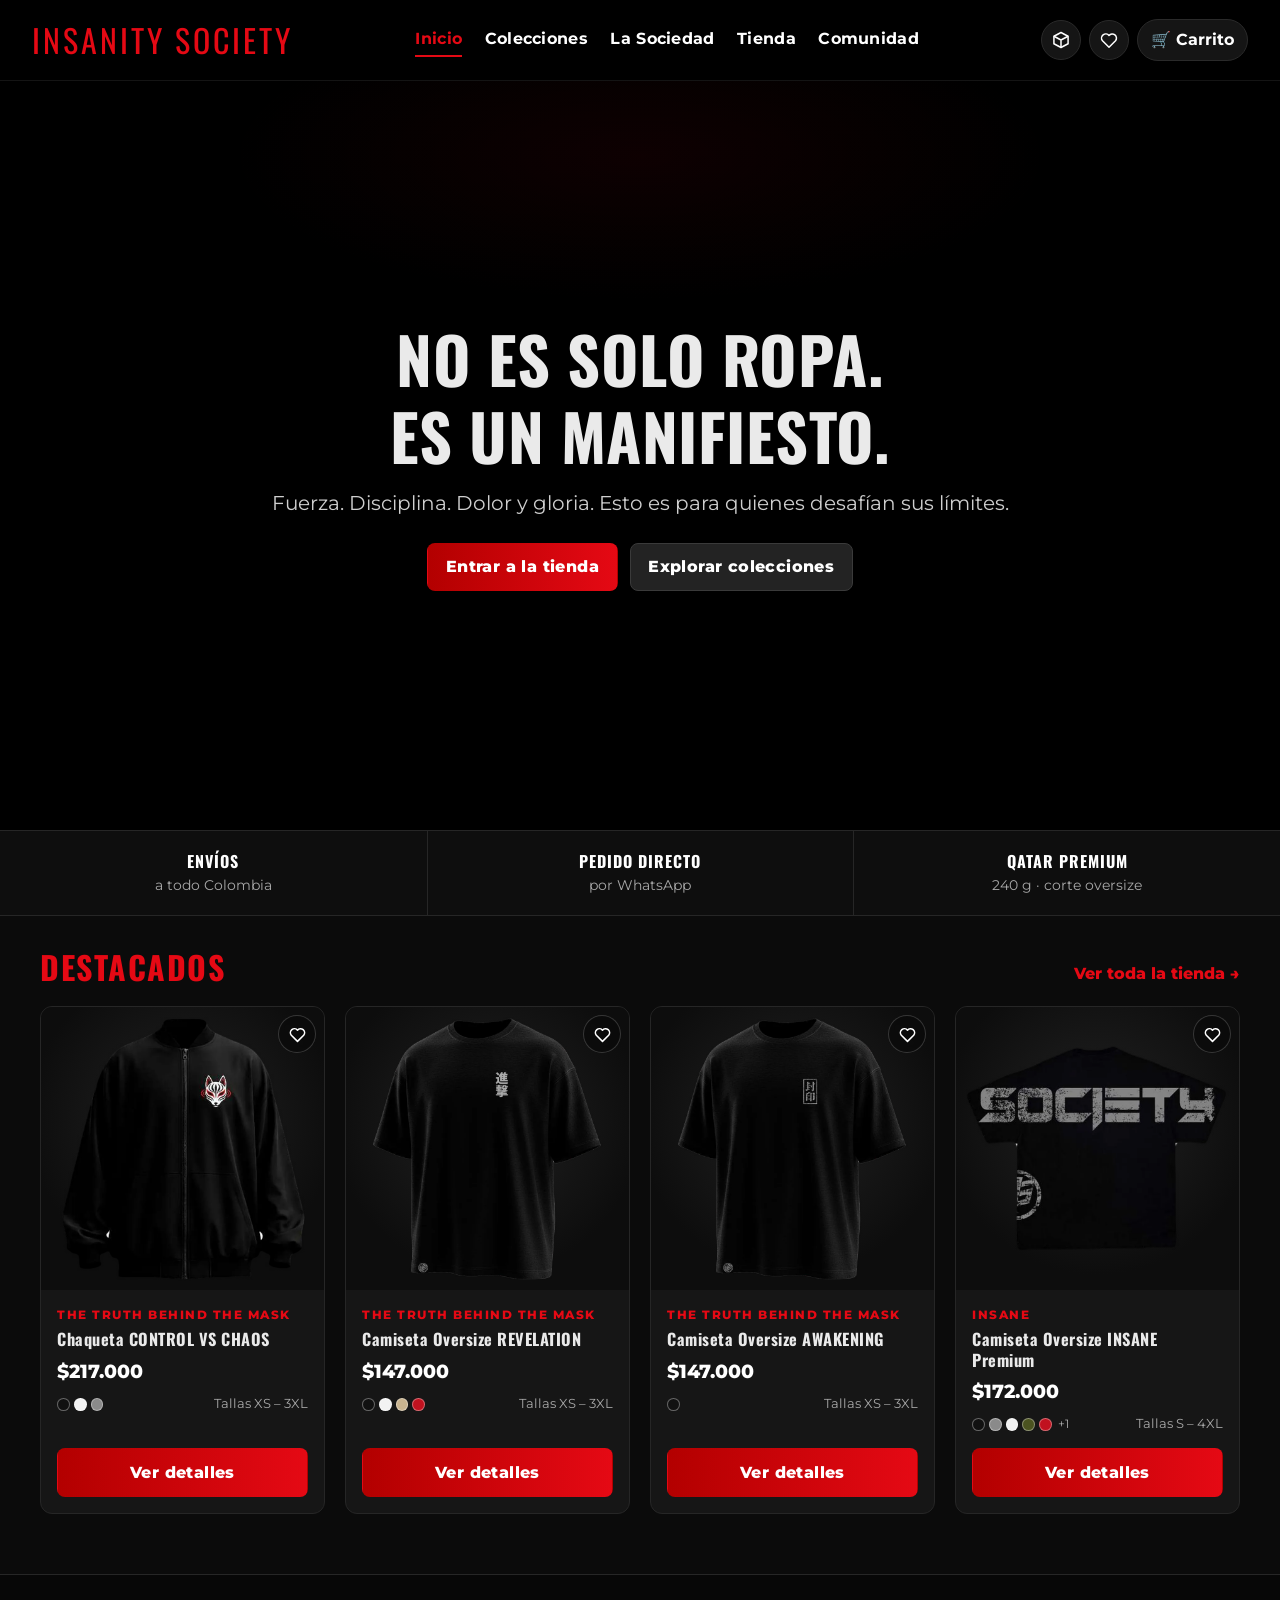
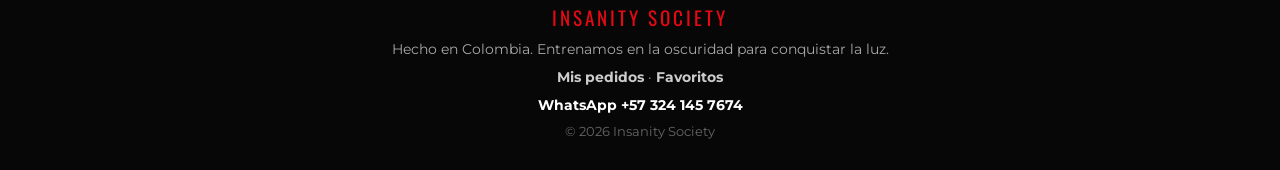
==== index.html @ 1ec7aff8 "97.5%" ====
<!DOCTYPE html>
<html lang="es">
<head>
  <meta charset="UTF-8" />
  <meta name="viewport" content="width=device-width, initial-scale=1.0" />
  <meta name="theme-color" content="#000000" />
  <title>Insanity Society — Ropa de entrenamiento con carácter</title>
  <meta name="description" content="Insanity Society: marca colombiana de ropa oversize y de entrenamiento. Colecciones con historia: KYO-KI, SHOKA, SHUGO, BLOOD AND STEEL, RAIJIN y más. Pedidos por WhatsApp a todo Colombia." />
  <meta property="og:type" content="website" />
  <meta property="og:title" content="Insanity Society — No es solo ropa. Es un manifiesto." />
  <meta property="og:description" content="Ropa de entrenamiento con carácter. Fuerza, disciplina, dolor y gloria." />
  <meta property="og:url" content="https://insanity-society.netlify.app/" />
  <meta property="og:image" content="https://insanity-society.netlify.app/img/compartir.jpg" />
  <meta property="og:image:width" content="1200" />
  <meta property="og:image:height" content="630" />
  <meta property="og:image:alt" content="Insanity Society — No es solo ropa. Es un manifiesto." />
  <meta name="twitter:card" content="summary_large_image" />
  <meta property="og:locale" content="es_CO" />
  <link rel="icon" href="img/favicon.svg" type="image/svg+xml" />
  <link rel="preconnect" href="https://fonts.googleapis.com" />
  <link rel="preconnect" href="https://fonts.gstatic.com" crossorigin />
  <link href="https://fonts.googleapis.com/css2?family=Oswald:wght@400;500;700&family=Montserrat:wght@400;600;800&display=swap" rel="stylesheet" />
  <link rel="preload" href="fonts/Android%20Assassin.ttf" as="font" type="font/ttf" crossorigin />
  <link rel="stylesheet" href="css/style.css" />
</head>
<body>
  <a class="skip-link" href="#main">Saltar al contenido</a>

  <!-- NAVBAR -->
  <header class="navbar" id="navbar">
    <a class="logo" href="#home" data-tab="home" aria-label="Insanity Society — inicio">INSANITY SOCIETY</a>

    <nav class="nav-links" aria-label="Secciones">
      <a class="tab-link" href="#home" data-tab="home">Inicio</a>
      <a class="tab-link" href="#colecciones" data-tab="colecciones">Colecciones</a>
      <a class="tab-link" href="#sociedad" data-tab="sociedad">La Sociedad</a>
      <a class="tab-link" href="#tienda" data-tab="tienda">Tienda</a>
      <a class="tab-link nav-preventa" href="#preventa" data-tab="preventa" hidden>Preventa</a>
      <a class="tab-link" href="#blog" data-tab="blog">Comunidad</a>
    </nav>

    <div class="nav-actions">
      <a class="btn-nav-icono btn-nav-pedidos" href="#mispedidos" data-tab="mispedidos" aria-label="Mis pedidos" title="Mis pedidos">
        <svg viewBox="0 0 24 24" aria-hidden="true"><path d="M3.5 7.5 12 3l8.5 4.5v9L12 21l-8.5-4.5z"/><path d="M3.5 7.5 12 12l8.5-4.5M12 12v9"/></svg>
      </a>
      <a class="btn-nav-icono" href="#favoritos" data-tab="favoritos" aria-label="Favoritos" title="Favoritos">
        <svg viewBox="0 0 24 24" aria-hidden="true"><path d="M12 20.6 4.2 13A5 5 0 0 1 12 6.6 5 5 0 0 1 19.8 13Z"/></svg>
        <span id="contadorFav" class="contador hidden" aria-live="polite">0</span>
      </a>
      <button id="toggleCarrito" class="btn-carrito" type="button" aria-controls="carrito" aria-expanded="false">
        <span aria-hidden="true">🛒</span><span class="btn-carrito-txt"> Carrito</span>
        <span id="contadorCarrito" class="contador hidden" aria-live="polite">0</span>
      </button>
      <button id="mobileMenuToggle" class="icon-btn menu-toggle" type="button" aria-label="Abrir menú" aria-controls="mobileMenu" aria-expanded="false">
        <span></span><span></span><span></span>
      </button>
    </div>

    <nav id="mobileMenu" class="mobile-menu hidden" aria-label="Menú móvil">
      <a class="tab-link" href="#home" data-tab="home">Inicio</a>
      <a class="tab-link" href="#colecciones" data-tab="colecciones">Colecciones</a>
      <a class="tab-link" href="#sociedad" data-tab="sociedad">La Sociedad</a>
      <a class="tab-link" href="#tienda" data-tab="tienda">Tienda</a>
      <a class="tab-link nav-preventa" href="#preventa" data-tab="preventa" hidden>⏳ Preventa</a>
      <a class="tab-link" href="#blog" data-tab="blog">Comunidad</a>
      <a class="tab-link" href="#favoritos" data-tab="favoritos">♥ Favoritos</a>
      <a class="tab-link" href="#mispedidos" data-tab="mispedidos">Mis pedidos</a>
    </nav>
  </header>

  <div id="promoBar" class="promo-bar" hidden>
    <p id="promoTexto"></p>
    <button id="cerrarPromo" class="icon-btn" type="button" aria-label="Cerrar aviso">✕</button>
  </div>

  <main id="main">
    <!-- HOME -->
    <section id="home" class="tab-content active" aria-labelledby="home-title">
      <div class="hero">
        <video class="hero-video" muted loop playsinline preload="none"
               poster="img/Insanity%20Power%20Meet%202025/sentadilla.jpg"
               data-src="https://videos.pexels.com/video-files/5661640/5661640-uhd_2560_1440_25fps.mp4"
               aria-hidden="true"></video>
        <div class="hero-overlay"></div>
        <div class="hero-content">
          <h1 id="home-title">No es solo ropa.<br />Es un manifiesto.</h1>
          <p id="home-sub">Fuerza. Disciplina. Dolor y gloria. Esto es para quienes desafían sus límites.</p>
          <div class="hero-ctas">
            <a id="home-btn-tienda" class="btn-primario" href="#tienda" data-tab="tienda">Entrar a la tienda</a>
            <a id="home-btn-colecciones" class="btn-secundario" href="#colecciones" data-tab="colecciones">Explorar colecciones</a>
          </div>
        </div>
      </div>

      <div class="home-strip" id="homeStrip">
        <div><strong>Envíos</strong><span>a todo Colombia</span></div>
        <div><strong>Pedido directo</strong><span>por WhatsApp</span></div>
        <div><strong>Qatar Premium</strong><span>240 g · corte oversize</span></div>
      </div>

      <a id="preventaBanner" class="preventa-banner" href="#preventa" data-tab="preventa" hidden>
        <span class="preventa-banner-tag">⏳ Preventa abierta</span>
        <span id="preventaBannerTxt" class="preventa-banner-txt"></span>
        <span class="preventa-banner-cta">Apartar ahora →</span>
      </a>

      <div id="destacados" class="destacados" hidden>
        <div class="destacados-head">
          <h2 id="destacadosTitulo">Destacados</h2>
          <a class="col-cta" href="#tienda" data-tab="tienda">Ver toda la tienda →</a>
        </div>
        <div class="carrusel-wrap" id="destacadosWrap">
          <button type="button" class="carrusel-btn carrusel-btn--prev" id="destacadosPrev" aria-label="Anteriores">‹</button>
          <div class="productos carrusel" id="destacadosGrid" tabindex="0" aria-label="Productos destacados (desliza para ver más)"></div>
          <button type="button" class="carrusel-btn carrusel-btn--next" id="destacadosNext" aria-label="Siguientes">›</button>
        </div>
      </div>
    </section>

    <!-- LA SOCIEDAD -->
    <section id="sociedad" class="tab-content" aria-labelledby="sociedad-title" hidden>
      <h2 id="sociedad-title">La Sociedad</h2>
      <div class="section-intro" id="sociedadIntro">
        <p>
          Insanity Society no es una marca de ropa común: es una comunidad, un manifiesto y un estilo de vida.
          Nació en el gimnasio, entre hierro, sudor y dolor, pero su significado va más allá: representa a quienes
          usan el entrenamiento como un camino de transformación mental y física.
        </p>
      </div>

      <div class="sociedad-grid">
        <article class="soc-card">
          <h3 id="sociedadListaTitulo">Lo que representamos</h3>
          <ul id="sociedadPuntos">
            <li><strong>Fuerza mental y física:</strong> cada prenda recuerda que entrenar no es solo estética; es disciplina, sacrificio y carácter.</li>
            <li><strong>Oscuridad y resiliencia:</strong> un estilo crudo, fuerte y oscuro que transmite intensidad, dolor y gloria.</li>
            <li><strong>Rebeldía con propósito:</strong> no buscamos encajar; es para quienes desafían sus límites y viven bajo sus propias reglas.</li>
            <li><strong>Identidad de guerreros:</strong> no llevas solo ropa, llevas un símbolo de lo que eres y de lo que quieres llegar a ser.</li>
          </ul>
        </article>
        <article class="soc-card manifesto">
          <h3 id="manifiestoTitulo">Manifiesto</h3>
          <p id="manifiestoTexto">
            Entrenamos en la oscuridad para conquistar la luz. El hierro no miente; nos forja. El dolor nos afila.
            Aquí no se venden prendas: se forjan símbolos. Si eliges la comodidad, no es tu lugar.
            Si eliges el combate, bienvenido a la Sociedad.
          </p>
        </article>
      </div>
    </section>

    <!-- COLECCIONES -->
    <section id="colecciones" class="tab-content" aria-labelledby="colecciones-title" hidden>
      <h2 id="colecciones-title">Colecciones</h2>
      <div class="section-intro" id="coleccionesIntro">
        <p>
          No son simples diseños. Cada colección cuenta una historia y rinde tributo a valores inquebrantables.
          Desde espíritus de tormenta hasta pilares que forjan la mente: esta es la esencia detrás de cada pieza.
        </p>
      </div>

      <div class="colecciones-grid" id="coleccionesGrid">
        <article class="col-card col-card--destacada" data-coleccion="THE TRUTH BEHIND THE MASK">
          <h3>THE TRUTH BEHIND THE MASK</h3>
          <p>La verdad detrás de la máscara. Cuatro capítulos y un epílogo sobre la batalla interior: el caos, la disciplina, la verdad y el despertar.</p>
          <div class="raijin-legend">
            <h4>La historia</h4>
            <p>«Todo guerrero libra una batalla que nadie más puede ver.» Cada prenda es un capítulo: Control vs Chaos, Untamed, Revelation, Awakening y The Path of Masks.</p>
            <a class="btn-primario" href="mascaras.html">Leer la historia completa</a>
          </div>
        </article>
        <article class="col-card" data-coleccion="DARK REBIRTH">
          <h3>DARK REBIRTH</h3>
          <p>Estilo que impone presencia. Cortes amplios, diseños crudos. Para entrenar como leyenda y andar como si nada pudiera romperte.</p>
        </article>
        <article class="col-card" data-coleccion="CLASSIC">
          <h3>CLASSIC</h3>
          <p>Las básicas del uniforme de guerra. Sin adornos, sin distracciones: tela dura, corte limpio y presencia pesada. Classic no es moda: es disciplina puesta en tela.</p>
        </article>
        <article class="col-card" data-coleccion="INSANE">
          <h3>INSANE</h3>
          <p>No es una colección. Es una declaración. Tipografía brutal, escala exagerada y presencia que ocupa espacio. No busca gustar: busca imponer.</p>
        </article>
        <article class="col-card" data-coleccion="BAKI-INSPIRED">
          <h3>BAKI-INSPIRED</h3>
          <p>Homenaje al universo de Baki: piezas inspiradas en Baki, Jack y Yujiro. Fuerza, combate y carácter.</p>
        </article>
        <article class="col-card" data-coleccion="REMEMBER">
          <h3>REMEMBER</h3>
          <p>Memento mori: recuerda que morirás. No como una amenaza, sino como un llamado a despertar. El ángel en la espalda simboliza la dualidad: fragilidad y fuerza, caída y renacimiento.</p>
        </article>
        <article class="col-card" data-coleccion="VERSUS">
          <h3>VERSUS</h3>
          <p>Reto directo: «¿Tú contra mí?». Actitud desafiante; la espalda responde sin rodeos.</p>
        </article>
        <article class="col-card" data-coleccion="IRON">
          <h3>IRON</h3>
          <p>Actitud forjada en hierro. Estética sobria centrada en la terapia del acero.</p>
        </article>
        <article class="col-card" data-coleccion="OMEN SOCIETY">
          <h3>OMEN SOCIETY</h3>
          <p>«Bajo la mirada del cielo, levántate y hazte más fuerte». Presencia oscura y decidida.</p>
        </article>
        <article class="col-card" data-coleccion="REDEMPTION">
          <h3>REDEMPTION</h3>
          <p>El renacer a través del dolor y la disciplina. Cada repetición, cada gota de sudor y cada herida se convierten en el precio de tu redención: la fuerza.</p>
        </article>
        <article class="col-card" data-coleccion="SUPER OVERSIZE CARGO">
          <h3>SUPER OVERSIZE CARGO</h3>
          <p>Silueta amplia, caída pesada y bolsillos cargo funcionales. No es una prenda para seguir tendencias: es una prenda para imponerlas.</p>
        </article>
        <article class="col-card" data-coleccion="JOGGERS">
          <h3>JOGGERS</h3>
          <p>Corte técnico. Actitud de batalla. Ajuste en tobillos para moverse rápido; perfectos para el hierro, la calle o los días de guerra mental.</p>
        </article>
        <article class="col-card" data-coleccion="INSANITY ORDER">
          <h3>INSANITY ORDER</h3>
          <p>Nueva línea de compresión. Prendas que se pegan a la piel como tu propósito: ajuste firme, secado rápido y presencia que no se olvida.</p>
        </article>
        <article class="col-card" data-coleccion="NO MERCY">
          <h3>NO MERCY</h3>
          <p>Nueva línea de compresión. No es solo ropa: es presión controlada y poder desatado. No estás cómodo, estás concentrado.</p>
        </article>
        <article class="col-card" data-coleccion="REBELION">
          <h3>REBELION</h3>
          <p></p>
        </article>
        <article class="col-card" data-coleccion="BERSERK">
          <h3>BERSERK</h3>
          <p>Furia icónica; una estética inspirada en el impulso berserker.</p>
        </article>
        <article class="col-card" data-coleccion="CRYPT">
          <h3>CRYPT</h3>
          <p>Camisillas con diseño gótico de líneas afiladas, en varios colores. Para entrenar ligero sin perder presencia.</p>
        </article>
        <article class="col-card" data-coleccion="DEATH ASCENT">
          <h3>DEATH ASCENT</h3>
          <p>Camisillas de diseño oscuro y simétrico, en varios colores. Hechas para el calor del entrenamiento y la calle.</p>
        </article>
        <article class="col-card" data-coleccion="SENKI">
          <h3>SENKI <span class="jp">戦姫</span></h3>
          <p>En Japón, Senki es la mujer que lucha en silencio: la que cae, se levanta y sigue. Suave por fuera, indomable por dentro. Pelea porque rendirse nunca fue una opción.</p>
        </article>
        <article class="col-card" data-coleccion="PRIMERA EDICIÓN">
          <h3>PRIMERA EDICIÓN</h3>
          <p>Piezas de introducción con carácter: corte y caída pensados para presencia y comodidad.</p>
        </article>
        <article class="col-card" data-coleccion="SPORT">
          <h3>SPORT</h3>
          <p>Prendas de enfoque atlético: secado rápido, frescas y ligeras para moverse y rendir.</p>
        </article>
        <article class="col-card" data-coleccion="RUNNER">
          <h3>RUNNER</h3>
          <p>Pantaloneta clásica con bolsillos y ranuras laterales, en burda o tela semi impermeable. Opcional con licra por debajo.</p>
        </article>
        <article class="col-card" data-coleccion="SHORT LICRA">
          <h3>SHORT LICRA</h3>
          <p>Minimalismo funcional: ajuste firme, cómodo y pensado para el esfuerzo.</p>
        </article>
        <article class="col-card" data-coleccion="TOPS">
          <h3>TOPS</h3>
          <p>Tops en nylon de alta resistencia y elasticidad, con doble tela: cero transparencias, comodidad y estilo.</p>
        </article>
      </div>
    </section>

    <!-- TIENDA -->
    <section id="tienda" class="tab-content" aria-labelledby="tienda-title" hidden>
      <h2 id="tienda-title">Tienda</h2>
      <div class="section-intro" id="tiendaIntro">
        <p>Elige color, talla y agrega al carrito. Al confirmar, tu pedido llega directo a nuestro WhatsApp y te respondemos con el pago y el envío.</p>
      </div>

      <div class="filters-bar">
        <button id="openFilters" class="btn-primario" type="button" aria-controls="filtersPanel" aria-expanded="false">Filtros <span id="filtrosActivos" class="badge hidden">0</span></button>
        <button id="clearFilters" class="btn-secundario" type="button">Limpiar</button>
        <button id="btnGuia" class="btn-secundario" type="button" data-guia>Guía de tallas</button>
        <p id="resultadosTxt" class="resultados-txt" aria-live="polite"></p>
      </div>

      <aside id="filtersPanel" class="filters-panel" aria-hidden="true" aria-label="Filtros de productos">
        <div class="filters-header">
          <h3>Filtrar productos</h3>
          <button id="closeFilters" class="icon-btn" type="button" aria-label="Cerrar filtros">✕</button>
        </div>
        <div class="filters-content">
          <fieldset class="filter-group" hidden><legend>Ofertas y preventa</legend><div class="filter-options" id="filtroOferta"></div></fieldset>
          <fieldset class="filter-group"><legend>Categoría</legend><div class="filter-options" id="filtroCategoria"></div></fieldset>
          <fieldset class="filter-group"><legend>Colección</legend><div class="filter-options" id="filtroColeccion"></div></fieldset>
          <fieldset class="filter-group"><legend>Talla</legend><div class="filter-options" id="filtroTalla"></div></fieldset>
          <fieldset class="filter-group"><legend>Color</legend><div class="filter-options" id="filtroColor"></div></fieldset>
        </div>
        <div class="filters-footer">
          <button id="resetFilters" class="btn-secundario" type="button">Reiniciar</button>
          <button id="applyFilters" class="btn-primario" type="button">Ver resultados</button>
        </div>
      </aside>
      <div id="filtersOverlay" class="overlay hidden"></div>

      <p id="noResultados" class="no-resultados hidden">No se encontraron productos con esos filtros.</p>
      <div id="catalogo" class="catalogo">
        <noscript><p class="no-resultados">Activa JavaScript para ver la tienda o escríbenos por WhatsApp al +57 324 145 7674.</p></noscript>
      </div>
    </section>

    <!-- COMUNIDAD -->
    <section id="blog" class="tab-content" aria-labelledby="blog-title" hidden>
      <h2 id="blog-title">Comunidad</h2>
      <div class="blog-grid" id="blogGrid">
        <article class="blog-card blog-card--evento">
          <a href="power-meet-2025.html" class="blog-link">
            <img class="blog-thumb" src="img/Insanity%20Power%20Meet%202025/medallas.jpg" alt="Medallas del Insanity Power Meet 2025" width="1080" height="1080" loading="lazy" decoding="async" />
            <span class="tag">Evento</span>
            <h3>INSANITY POWER MEET 2025</h3>
            <p class="blog-fecha">21 de septiembre de 2025 · Aguazul, Casanare</p>
            <p>No celebramos kilos levantados: celebramos la mente indomable forjada entre dolor, esfuerzo y disciplina. Gracias a cada atleta que dejó el alma en la tarima.</p>
            <span class="blog-mas">Ver el evento →</span>
          </a>
        </article>
        <article class="blog-card">
          <span class="tag">Rutina</span>
          <h3>Fuerza base</h3>
          <p>Sentadilla, peso muerto y press. 5×5 con progresión lineal. Registra, come, duerme, repite.</p>
        </article>
        <article class="blog-card">
          <span class="tag">Manifiesto</span>
          <h3>Dolor y gloria</h3>
          <p>El dolor es el peaje. La gloria es llegar. La Sociedad no busca aplausos: busca victorias silenciosas.</p>
        </article>
        <article class="blog-card">
          <span class="tag tag--muted">Próximamente</span>
          <h3>Historias de la Sociedad</h3>
          <p>Testimonios reales de transformación a base de hierro y constancia. Dolor, caída, levantarse, repetir.</p>
        </article>
      </div>
    </section>
    <!-- PREVENTA -->
    <section id="preventa" class="tab-content" aria-labelledby="preventa-title" hidden>
      <h2 id="preventa-title">Preventa</h2>
      <p class="seccion-intro">Aparta las prendas antes de su lanzamiento. Son por tiempo y unidades limitadas: cuando cierra la preventa, ya no se pueden pedir. Te confirmamos el pago y la fecha de entrega por WhatsApp.</p>
      <div id="preventaVacio" class="estado-vacio hidden">
        <p>No hay preventas abiertas en este momento.</p>
        <a class="btn-primario" href="#tienda" data-tab="tienda">Ir a la tienda</a>
      </div>
      <div class="productos" id="preventaGrid"></div>
    </section>

    <!-- FAVORITOS -->
    <section id="favoritos" class="tab-content" aria-labelledby="favoritos-title" hidden>
      <h2 id="favoritos-title">Favoritos</h2>
      <p class="seccion-intro">Toca el ♥ de cualquier prenda para guardarla aquí. Se guardan en este dispositivo.</p>
      <div id="favoritosVacio" class="estado-vacio">
        <p>Aún no tienes favoritos.</p>
        <a class="btn-primario" href="#tienda" data-tab="tienda">Ir a la tienda</a>
      </div>
      <div class="productos" id="favoritosGrid"></div>
    </section>

    <!-- MIS PEDIDOS -->
    <section id="mispedidos" class="tab-content" aria-labelledby="mispedidos-title" hidden>
      <h2 id="mispedidos-title">Mis pedidos</h2>
      <p class="seccion-intro">Aquí ves el estado de los pedidos que hiciste en este dispositivo. Igual te escribimos por WhatsApp para confirmar el pago y el envío.</p>
      <div id="misPedidosLista" class="mis-pedidos-lista" aria-live="polite"></div>
      <form id="buscarPedidoForm" class="buscar-pedido" novalidate>
        <h3>¿Hiciste tu pedido desde otro celular o computador?</h3>
        <p>Consúltalo con el número de pedido (te llegó en el mensaje, ej. #1001) y el celular con el que lo hiciste.</p>
        <div class="buscar-pedido-campos">
          <label><span>Número de pedido</span><input id="bpNumero" type="text" inputmode="numeric" placeholder="1001" autocomplete="off" /></label>
          <label><span>Celular</span><input id="bpCelular" type="tel" inputmode="tel" placeholder="3XX XXX XXXX" autocomplete="tel" /></label>
          <button class="btn-primario" type="submit">Consultar</button>
        </div>
        <p id="bpMsg" class="cupon-msg hidden" role="status"></p>
      </form>
    </section>
  </main>

  <section id="vipPie" class="vip-pie" aria-labelledby="vipPieTitulo" hidden>
    <div class="vip-caja vip-caja--pie">
      <div class="vip-pre">
        <p class="vip-eyebrow">Lista VIP</p>
        <h2 id="vipPieTitulo" class="vip-titulo">Únete a la Sociedad</h2>
        <p class="vip-texto"></p>
        <p class="vip-regalo" hidden></p>
      </div>
      <form class="vip-form" data-origen="pie" novalidate>
            <div class="vip-campos">
              <label><span>Nombre (opcional)</span><input name="nombre" type="text" maxlength="80" autocomplete="given-name" /></label>
              <label><span>WhatsApp</span><input name="celular" type="tel" inputmode="tel" autocomplete="tel" placeholder="3XX XXX XXXX" required /></label>
              <label class="vip-correo"><span>Correo (opcional)</span><input name="correo" type="email" autocomplete="email" maxlength="120" /></label>
            </div>
            <label class="check-row vip-autorizo"><input type="checkbox" name="autorizo" /><span>Autorizo a Insanity Society a usar mis datos para enviarme novedades y promociones por WhatsApp o correo (Ley 1581 de 2012). Puedo darme de baja cuando quiera escribiendo «BAJA» por WhatsApp.</span></label>
            <button class="btn-primario btn-bloque" type="submit">Unirme</button>
            <p class="vip-msg cupon-msg hidden" role="alert"></p>
          </form>
      <div class="vip-resultado" hidden aria-live="polite"></div>
    </div>
  </section>

  <footer class="footer">
    <div class="footer-inner">
      <p class="footer-logo">INSANITY SOCIETY</p>
      <p id="footerTexto">Hecho en Colombia. Entrenamos en la oscuridad para conquistar la luz.</p>
      <p class="footer-links"><a href="#mispedidos" data-tab="mispedidos">Mis pedidos</a> · <a href="#favoritos" data-tab="favoritos">Favoritos</a></p>
      <p><a id="footerWhatsapp" href="https://wa.me/573241457674" target="_blank" rel="noopener">WhatsApp +57 324 145 7674</a></p>
      <p class="footer-copy">© <span id="anio">2025</span> Insanity Society</p>
    </div>
  </footer>

  <!-- CARRITO -->
  <aside id="carrito" class="carrito" aria-hidden="true" aria-labelledby="carrito-title">
    <div class="carrito-header">
      <h2 id="carrito-title">Tu carrito</h2>
      <button id="cerrarCarrito" class="icon-btn" type="button" aria-label="Cerrar carrito">✕</button>
    </div>
    <ul id="lista-carrito" class="lista-carrito"></ul>
    <p id="carritoVacio" class="carrito-vacio">Tu carrito está vacío.</p>
    <div class="carrito-footer">
      <div class="cupon">
        <form id="cuponForm" class="cupon-form" novalidate>
          <input id="cuponInput" type="text" placeholder="Código de descuento" autocomplete="off" autocapitalize="characters" maxlength="30" aria-label="Código de descuento" />
          <button class="btn-secundario" type="submit">Aplicar</button>
        </form>
        <div id="cuponAplicado" class="cupon-aplicado hidden">
          <span>🏷️ <strong id="cuponCodigo"></strong> aplicado</span>
          <button id="quitarCupon" type="button" class="item-quitar">Quitar</button>
        </div>
        <p id="cuponMsg" class="cupon-msg hidden" role="status"></p>
      </div>
      <p id="filaSubtotal" class="carrito-fila hidden">Subtotal <span id="subtotal">$0</span></p>
      <p id="filaDescuento" class="carrito-fila carrito-fila--desc hidden"><span id="descuentoTxt">Descuento</span> <span id="descuentoValor">−$0</span></p>
      <p class="carrito-total">Total <span id="total">$0</span></p>
      <button id="realizarPedido" class="btn-primario btn-bloque" type="button" disabled>Continuar con el pedido</button>
    </div>
  </aside>
  <div id="carritoOverlay" class="overlay hidden"></div>

  <!-- DETALLE DE PRODUCTO -->
  <div id="productoModal" class="modal-overlay hidden">
    <div class="modal producto-modal" role="dialog" aria-modal="true" aria-label="Detalle del producto">
      <button id="cerrarProducto" class="icon-btn producto-cerrar" type="button" aria-label="Cerrar">✕</button>
      <div id="productoModalBody" class="producto-modal-body"></div>
    </div>
  </div>

  <!-- LISTA VIP -->
  <div id="vipModal" class="modal-overlay hidden">
    <div class="modal vip-modal" role="dialog" aria-modal="true" aria-labelledby="vipModalTitulo">
      <button id="cerrarVip" class="icon-btn vip-cerrar" type="button" aria-label="Cerrar">✕</button>
      <div class="vip-caja modal-body">
        <div class="vip-pre">
          <p class="vip-eyebrow">Lista VIP</p>
          <h3 id="vipModalTitulo" class="vip-titulo">Únete a la Sociedad</h3>
          <p class="vip-texto"></p>
          <p class="vip-regalo" hidden></p>
        </div>
        <form class="vip-form" data-origen="popup" novalidate>
            <div class="vip-campos">
              <label><span>Nombre (opcional)</span><input name="nombre" type="text" maxlength="80" autocomplete="given-name" /></label>
              <label><span>WhatsApp</span><input name="celular" type="tel" inputmode="tel" autocomplete="tel" placeholder="3XX XXX XXXX" required /></label>
              <label class="vip-correo"><span>Correo (opcional)</span><input name="correo" type="email" autocomplete="email" maxlength="120" /></label>
            </div>
            <label class="check-row vip-autorizo"><input type="checkbox" name="autorizo" /><span>Autorizo a Insanity Society a usar mis datos para enviarme novedades y promociones por WhatsApp o correo (Ley 1581 de 2012). Puedo darme de baja cuando quiera escribiendo «BAJA» por WhatsApp.</span></label>
            <button class="btn-primario btn-bloque" type="submit">Unirme</button>
            <p class="vip-msg cupon-msg hidden" role="alert"></p>
          </form>
        <div class="vip-resultado" hidden aria-live="polite"></div>
      </div>
    </div>
  </div>

  <!-- CHECKOUT -->
  <div id="checkoutModal" class="modal-overlay hidden">
    <div class="modal" role="dialog" aria-modal="true" aria-labelledby="checkoutTitulo">
      <div class="modal-header">
        <h3 id="checkoutTitulo">Datos de envío</h3>
        <button id="cerrarCheckoutModal" class="icon-btn" type="button" aria-label="Cerrar">✕</button>
      </div>
      <div class="modal-body">
        <div id="checkoutResumen" class="checkout-resumen"></div>
        <p id="checkoutTotal" class="checkout-total">Total: $0</p>
        <p id="checkoutAviso" class="checkout-aviso hidden" role="alert"></p>

        <form id="checkoutForm" novalidate>
          <div class="form-row">
            <label for="nombreApellido">Nombre y apellido</label>
            <input type="text" id="nombreApellido" name="nombreApellido" autocomplete="name" required />
            <small class="form-error">Escribe tu nombre y apellido.</small>
          </div>
          <div class="form-grid">
            <div class="form-row">
              <label for="cedula">Cédula</label>
              <input type="text" id="cedula" name="cedula" inputmode="numeric" autocomplete="off" required />
              <small class="form-error">Solo números (mínimo 5).</small>
            </div>
            <div class="form-row">
              <label for="celular">Celular</label>
              <input type="tel" id="celular" name="celular" inputmode="tel" autocomplete="tel" placeholder="3XX XXX XXXX" required />
              <small class="form-error">Celular colombiano de 10 dígitos.</small>
            </div>
          </div>
          <div class="form-grid">
            <div class="form-row">
              <label for="departamento">Departamento</label>
              <select id="departamento" name="departamento" required>
                <option value="" selected disabled>Selecciona</option>
              </select>
              <small class="form-error">Selecciona un departamento.</small>
            </div>
            <div class="form-row">
              <label for="ciudad">Ciudad o municipio</label>
              <select id="ciudad" name="ciudad" required disabled>
                <option value="" selected disabled>Primero el departamento</option>
              </select>
              <input type="text" id="ciudadOtra" name="ciudadOtra" class="hidden" placeholder="Escribe tu municipio" />
              <small class="form-error">Indica tu ciudad o municipio.</small>
            </div>
          </div>
          <div class="form-row">
            <label for="direccion">Dirección</label>
            <input type="text" id="direccion" name="direccion" autocomplete="street-address" placeholder="Ej: Calle 10 # 5-23, apto 301" required />
            <small class="form-error">Escribe una dirección válida.</small>
          </div>
          <div class="form-row">
            <label for="barrio">Barrio</label>
            <input type="text" id="barrio" name="barrio" required />
            <small class="form-error">Escribe el barrio.</small>
          </div>
          <div class="form-row">
            <label for="notas">Notas (opcional)</label>
            <input type="text" id="notas" name="notas" placeholder="Indicaciones para la entrega" maxlength="200" />
          </div>
          <label class="check-row">
            <input type="checkbox" id="autorizo" name="autorizo" required />
            <span>Autorizo a Insanity Society a usar estos datos únicamente para gestionar, registrar y enviar mi pedido, conforme a la Ley 1581 de 2012 de protección de datos personales.</span>
          </label>
        </form>
      </div>
      <div class="modal-footer">
        <button id="cerrarCheckout" class="btn-secundario" type="button">Volver</button>
        <button id="enviarWhatsapp" class="btn-primario" type="button">Enviar pedido por WhatsApp</button>
      </div>
    </div>
  </div>

  <!-- GUÍA DE TALLAS -->
  <div id="guiaModal" class="modal-overlay hidden">
    <div class="modal guia" role="dialog" aria-modal="true" aria-labelledby="guiaTitulo">
      <div class="modal-header">
        <h3 id="guiaTitulo">Guía de tallas</h3>
        <button id="cerrarGuia" class="icon-btn" type="button" aria-label="Cerrar">✕</button>
      </div>
      <div class="modal-body guia-body">
        <p class="guia-tip">Tip: toma una prenda que te quede bien, ponla estirada sobre una superficie plana y compárala con la tabla. Medidas en centímetros.</p>

        <h4>Camiseta oversize</h4>
        <div class="tabla-wrap">
          <table class="tabla-tallas">
            <thead><tr><th>Talla</th><th>Ancho</th><th>Largo</th></tr></thead>
            <tbody>
              <tr><td>S</td><td>55</td><td>73</td></tr>
              <tr><td>M</td><td>57</td><td>74</td></tr>
              <tr><td>L</td><td>59</td><td>77</td></tr>
              <tr><td>XL</td><td>61</td><td>79,5</td></tr>
              <tr><td>2XL</td><td>65</td><td>81</td></tr>
              <tr><td>3XL</td><td>74</td><td>82</td></tr>
              <tr><td>4XL</td><td>78</td><td>82</td></tr>
            </tbody>
          </table>
        </div>
        <p class="guia-nota">Ancho: de axila a axila. Largo: desde el hombro hasta el borde inferior.</p>

        <h4>Sudadera oversize</h4>
        <div class="tabla-wrap">
          <table class="tabla-tallas">
            <thead><tr><th>Talla</th><th>Contorno cintura</th><th>Largo</th></tr></thead>
            <tbody>
              <tr><td>S</td><td>68</td><td>98</td></tr>
              <tr><td>M</td><td>74</td><td>103</td></tr>
              <tr><td>L</td><td>80</td><td>108</td></tr>
              <tr><td>XL</td><td>86</td><td>113</td></tr>
            </tbody>
          </table>
        </div>

        <h4>Cortes</h4>
        <dl class="guia-cortes">
          <dt>Oversize Fit</dt><dd>Corte amplio y cómodo, largo completo y caída recta. Hombros ligeramente caídos para un look relajado y urbano.</dd>
          <dt>Boxy Fit</dt><dd>Ancho y estructurado, más corto que el oversize tradicional. Silueta cuadrada y hombros marcados.</dd>
          <dt>Oversize Sleeveless</dt><dd>Amplio y de largo completo, con hombros anchos y sisa abierta para más libertad de movimiento.</dd>
        </dl>

        <h4>La tela: Qatar Premium 240</h4>
        <ul class="guia-tela">
          <li><strong>Composición:</strong> 88% algodón, 7% poliéster, 5% lycra · 240 g/m²</li>
          <li><strong>Tacto:</strong> suave y firme, sensación de prenda sólida y premium</li>
          <li><strong>Elasticidad:</strong> media–alta; acompaña el movimiento sin perder forma</li>
          <li><strong>Caída:</strong> pesada y controlada; no se transparenta</li>
          <li><strong>Durabilidad:</strong> alta resistencia al uso y al lavado, encoge menos que el algodón 100%</li>
        </ul>
      </div>
      <div class="modal-footer">
        <a id="guiaWhatsapp" class="btn-secundario" href="https://wa.me/573241457674?text=Hola%2C%20necesito%20ayuda%20para%20elegir%20mi%20talla" target="_blank" rel="noopener">¿Dudas? Escríbenos</a>
        <button id="cerrarGuia2" class="btn-primario" type="button">Entendido</button>
      </div>
    </div>
  </div>

  <div id="toast" class="toast hidden" role="status" aria-live="polite"></div>

  <script src="js/config.js"></script>
  <script src="js/productos.js"></script>
  <script src="js/scripts.js"></script>
</body>
</html>
---- css/style.css ----
/* =========================================================
   INSANITY SOCIETY — estilos
   ========================================================= */
:root {
  --bg: #0b0b0b;
  --bg-alt: #121212;
  --panel: #1a1a1a;
  --card: #161616;
  --line: #262626;
  --text: #eaeaea;
  --muted: #a8a8a8;
  --accent: #e50914;
  --accent-dark: #b30000;
  --graphite: #1f1f1f;
  --radius: 14px;
  --header-offset: 72px;
  --font-title: "Oswald", Impact, "Arial Narrow Bold", sans-serif;
  --font-body: "Montserrat", system-ui, -apple-system, "Segoe UI", Roboto, sans-serif;
}

@font-face {
  font-family: "AndroidAssassin";
  src: url("../fonts/Android Assassin.ttf") format("truetype");
  font-display: swap;
}

*, *::before, *::after { margin: 0; padding: 0; box-sizing: border-box; }
fieldset { min-width: 0; }
html { scroll-padding-top: var(--header-offset); -webkit-text-size-adjust: 100%; }
body {
  font-family: var(--font-body);
  background-color: var(--bg);
  background-image:
    radial-gradient(1600px 400px at 10% -10%, rgba(229,9,20,0.06), transparent 40%),
    radial-gradient(1200px 300px at 90% 110%, rgba(229,9,20,0.05), transparent 40%);
  background-attachment: fixed;
  color: var(--text);
  line-height: 1.6;
  padding-top: var(--header-offset);
  min-height: 100svh;
  display: flex;
  flex-direction: column;
}
body.no-scroll { overflow: hidden; }
main { flex: 1 0 auto; }
img, video { max-width: 100%; display: block; }
a { color: inherit; }
button, input, select { font: inherit; }
h1, h2, h3, h4 { font-family: var(--font-title); letter-spacing: .5px; line-height: 1.2; }
.hidden { display: none !important; }
[hidden] { display: none !important; }

:focus-visible { outline: 2px solid var(--accent); outline-offset: 2px; }
.skip-link { position: absolute; left: -999px; top: 0; background: var(--accent); color: #fff; padding: .5rem 1rem; z-index: 5000; }
.skip-link:focus { left: .5rem; top: .5rem; }

/* ---------- Botones ---------- */
.btn-primario, .btn-secundario {
  display: inline-flex; align-items: center; justify-content: center; gap: .4rem;
  padding: .65rem 1.1rem; border-radius: 8px; font-weight: 800; letter-spacing: .4px;
  text-decoration: none; cursor: pointer; border: 1px solid transparent;
  transition: transform .15s ease, box-shadow .2s ease, background .2s ease, opacity .2s ease;
}
.btn-primario { background: linear-gradient(90deg, var(--accent-dark), var(--accent)); color: #fff; }
.btn-primario:hover { transform: translateY(-1px); box-shadow: 0 6px 16px rgba(229,9,20,.35); }
.btn-secundario { background: #232323; color: #fff; border-color: #3a3a3a; }
.btn-secundario:hover { border-color: var(--accent); }
.btn-primario[disabled], .btn-secundario[disabled] { opacity: .5; cursor: not-allowed; transform: none; box-shadow: none; filter: grayscale(.4); }
.btn-bloque { width: 100%; }
.icon-btn { background: none; border: 0; color: #fff; font-size: 1.15rem; padding: .35rem .55rem; cursor: pointer; border-radius: 8px; }
.icon-btn:hover { color: var(--accent); }

/* ---------- Navbar ---------- */
.navbar {
  position: fixed; inset: 0 0 auto 0; z-index: 1000;
  display: flex; align-items: center; justify-content: space-between; gap: 1rem;
  padding: .9rem 2rem; background: #000; border-bottom: 1px solid #141414;
  transition: padding .2s ease, background .2s ease;
}
.navbar.shrink { padding-block: .5rem; background: rgba(0,0,0,.85); backdrop-filter: blur(8px); }
.logo {
  font-family: "AndroidAssassin", var(--font-title);
  font-size: clamp(.95rem, 4.2vw, 2rem); letter-spacing: clamp(1px, .45vw, 3px); text-transform: uppercase; text-decoration: none;
  min-width: 0; overflow: hidden; flex-shrink: 1;
  color: var(--accent); -webkit-text-stroke: 1.5px #000; paint-order: stroke fill;
  text-shadow: 2px 2px 0 #000, -1px -1px 0 #000; white-space: nowrap;
}
.nav-links { display: flex; gap: 1.4rem; }
.tab-link { color: #fff; text-decoration: none; font-weight: 700; letter-spacing: .3px; padding: .2rem 0; border-bottom: 2px solid transparent; }
.tab-link:hover { color: var(--accent); }
.tab-link.active { color: var(--accent); border-bottom-color: var(--accent); }
.nav-actions { display: flex; align-items: center; gap: .5rem; flex-shrink: 0; }
.btn-carrito {
  position: relative; background: #151515; border: 1px solid #2a2a2a; color: #fff; font-weight: 700;
  padding: .45rem .8rem; border-radius: 999px; cursor: pointer;
}
.btn-carrito:hover { border-color: var(--accent); }
.btn-carrito.pulse { animation: pulse .45s ease; }
@keyframes pulse { 50% { transform: scale(1.12); } }
.contador {
  position: absolute; top: -7px; right: -7px; min-width: 1.35em; height: 1.35em; padding: 0 .3em;
  background: var(--accent); color: #fff; border-radius: 999px; font-size: .75rem; font-weight: 800;
  display: inline-flex; align-items: center; justify-content: center;
}
.menu-toggle { display: none; width: 40px; height: 40px; position: relative; }
.menu-toggle span { position: absolute; left: 10px; right: 10px; height: 2px; background: #fff; transition: transform .2s ease, opacity .2s ease; }
.menu-toggle span:nth-child(1) { top: 13px; }
.menu-toggle span:nth-child(2) { top: 19px; }
.menu-toggle span:nth-child(3) { top: 25px; }
.menu-toggle.open span:nth-child(1) { transform: translateY(6px) rotate(45deg); }
.menu-toggle.open span:nth-child(2) { opacity: 0; }
.menu-toggle.open span:nth-child(3) { transform: translateY(-6px) rotate(-45deg); }
.mobile-menu {
  position: absolute; top: calc(100% + 6px); right: 8px; left: 8px;
  display: flex; flex-direction: column; padding: .5rem;
  background: rgba(18,18,18,.98); border: 1px solid #2c2c2c; border-radius: 12px; box-shadow: 0 14px 30px rgba(0,0,0,.55);
}
.mobile-menu .tab-link { padding: .75rem .9rem; border-radius: 8px; border-bottom: 0; }
.mobile-menu .tab-link.active, .mobile-menu .tab-link:hover { background: #222; }

/* Navbar simple (páginas internas) */
.navbar--simple .back-home { color: #fff; text-decoration: none; font-weight: 700; white-space: nowrap; flex-shrink: 0; padding: .4rem 0; }
.navbar--simple .back-home:hover { color: var(--accent); }

/* ---------- Secciones ---------- */
.tab-content { padding: 2rem clamp(1rem, 4vw, 2.5rem) 3rem; max-width: 1280px; margin: 0 auto; width: 100%; }
#home.tab-content { padding: 0; max-width: none; }
.tab-content.fade-in { animation: fadeIn .4s ease both; }
@keyframes fadeIn { from { opacity: 0; transform: translateY(8px); } to { opacity: 1; transform: none; } }
.tab-content > h2 {
  text-align: center; color: var(--accent); margin-bottom: 1rem; letter-spacing: 1.5px;
  text-transform: uppercase; font-size: clamp(1.6rem, 3.5vw, 2.3rem);
}
.section-intro { max-width: 820px; margin: 0 auto 1.75rem; color: var(--muted); text-align: center; }

/* ---------- Hero ---------- */
.hero {
  position: relative; min-height: clamp(460px, calc(100svh - var(--header-offset) - 70px), 860px);
  display: grid; place-items: center; text-align: center; overflow: hidden;
  background: #000 url("../img/Insanity%20Power%20Meet%202025/sentadilla.jpg") center/cover no-repeat;
}
.hero-video { position: absolute; inset: 0; width: 100%; height: 100%; object-fit: cover; filter: contrast(1.05) brightness(.7) saturate(.9); }
.hero-overlay {
  position: absolute; inset: 0;
  background: linear-gradient(180deg, rgba(0,0,0,.55), rgba(0,0,0,.8)), radial-gradient(900px 320px at 50% 10%, rgba(229,9,20,.14), transparent 45%);
}
.hero-content { position: relative; z-index: 2; padding: 2rem 1.25rem; max-width: 900px; }
.hero h1 { font-size: clamp(2rem, 6vw, 4rem); text-transform: uppercase; margin-bottom: .8rem; text-shadow: 0 10px 30px rgba(0,0,0,.6); }
.hero p { font-size: clamp(1rem, 2.2vw, 1.25rem); color: #cfcfcf; margin-bottom: 1.5rem; }
.hero-ctas { display: flex; gap: .75rem; justify-content: center; flex-wrap: wrap; }
.home-strip { display: grid; grid-template-columns: repeat(var(--cols, 3), 1fr); border-top: 1px solid var(--line); border-bottom: 1px solid var(--line); background: #0e0e0e; }
.home-strip div { padding: 1.1rem 1rem; text-align: center; display: flex; flex-direction: column; }
.home-strip div + div { border-left: 1px solid var(--line); }
.home-strip strong { font-family: var(--font-title); text-transform: uppercase; letter-spacing: 1px; color: #fff; }
.home-strip span { color: var(--muted); font-size: .9rem; }

/* ---------- La Sociedad ---------- */
.sociedad-grid { display: grid; grid-template-columns: repeat(auto-fit, minmax(280px, 1fr)); gap: 1rem; }
.soc-card { background: linear-gradient(160deg, var(--graphite), var(--panel)); border: 1px solid var(--line); border-radius: var(--radius); padding: 1.25rem; box-shadow: 0 18px 40px rgba(0,0,0,.35); }
.soc-card h3 { margin-bottom: .6rem; }
.soc-card ul { padding-left: 1.1rem; }
.soc-card li { margin: .5rem 0; }
.soc-card strong { color: var(--accent); }
.manifesto { background-image: radial-gradient(800px 300px at -10% -20%, rgba(229,9,20,.14), transparent 40%), linear-gradient(160deg, #141414, #1a1a1a); }
.manifesto p { font-size: 1.1rem; color: #ddd; }

/* ---------- Colecciones ---------- */
.colecciones-grid { display: grid; grid-template-columns: repeat(auto-fill, minmax(250px, 1fr)); gap: 1rem; }
.col-card {
  display: flex; flex-direction: column; gap: .35rem;
  border-radius: var(--radius); padding: 1.1rem; border: 1px solid var(--line);
  background: linear-gradient(180deg, #141414, #191919);
  transition: transform .25s ease, box-shadow .25s ease, border-color .25s ease;
}
.col-card:hover { transform: translateY(-4px); box-shadow: 0 18px 36px rgba(0,0,0,.45); border-color: #3a1a1a; }
.col-card h3 { font-size: 1.25rem; }
.col-card .jp { color: var(--accent); font-weight: 400; margin-left: .25rem; }
.col-card p { color: var(--muted); }
.col-cta { margin-top: auto; padding-top: .6rem; color: var(--accent); font-weight: 800; text-decoration: none; align-self: flex-start; }
.col-cta:hover { text-decoration: underline; }
.col-card--destacada { grid-column: span 2; background-image: radial-gradient(700px 260px at 110% -10%, rgba(229,9,20,.2), transparent 45%), linear-gradient(180deg, #141414, #1a1a1a); }
.raijin-legend { margin-top: .6rem; padding-top: .6rem; border-top: 1px solid var(--line); }
.raijin-legend h4 { color: var(--accent); letter-spacing: .6px; margin-bottom: .25rem; }
.raijin-legend .btn-primario { margin-top: .75rem; }

/* ---------- Tienda ---------- */
.filters-bar { display: flex; gap: .5rem; align-items: center; flex-wrap: wrap; margin-bottom: 1.25rem; }
.resultados-txt { color: var(--muted); font-size: .9rem; margin-left: .25rem; }
.badge { background: #fff; color: #000; border-radius: 999px; font-size: .75rem; min-width: 1.4em; padding: 0 .35em; }
.catalogo-grupo { margin-bottom: 2rem; }
.catalogo-titulo { color: var(--muted); text-transform: uppercase; letter-spacing: 1.5px; font-size: 1rem; margin-bottom: .75rem; padding-bottom: .4rem; border-bottom: 1px solid var(--line); }
.productos { display: grid; grid-template-columns: repeat(auto-fill, minmax(250px, 1fr)); gap: 1.25rem; }

.producto { container-type: inline-size; }
.card { background: var(--card); border: 1px solid var(--line); border-radius: 12px; overflow: hidden; transition: transform .25s ease, box-shadow .25s ease; }
.card:hover { transform: translateY(-4px); box-shadow: 0 14px 30px rgba(0,0,0,.4); }
.product-media { position: relative; aspect-ratio: 1 / 1; background: radial-gradient(circle at 50% 40%, #222, #0d0d0d 70%); overflow: hidden; }
.product-img { width: 100%; height: 100%; object-fit: contain; transition: transform .4s ease; }
.card:hover .product-img { transform: scale(1.04); }
.product-media.sin-foto::before {
  content: attr(data-label); position: absolute; inset: 0; display: grid; place-items: center; padding: 1rem; text-align: center;
  font-family: "AndroidAssassin", var(--font-title); font-size: clamp(1.2rem, 3vw, 1.7rem); letter-spacing: 2px; color: #2e2e2e;
}
.product-media.sin-foto::after { content: "Foto próximamente"; position: absolute; bottom: .75rem; left: 0; right: 0; text-align: center; font-size: .78rem; color: #6a6a6a; }
.foto-ref { position: absolute; top: .5rem; left: .5rem; background: rgba(0,0,0,.7); font-size: .72rem; padding: .15rem .5rem; border-radius: 999px; color: #ccc; }
.view-toggle { position: absolute; bottom: .6rem; left: 50%; transform: translateX(-50%); display: flex; gap: .3rem; background: rgba(0,0,0,.6); padding: .25rem; border-radius: 999px; }
.view-btn { background: none; border: 0; color: #ddd; font-size: .8rem; padding: .25rem .7rem; border-radius: 999px; cursor: pointer; }
.view-btn.active { background: var(--accent); color: #fff; }

.producto-info { padding: 1rem; display: flex; flex-direction: column; gap: .35rem; }
.producto-col { font-size: .72rem; letter-spacing: 1.5px; text-transform: uppercase; color: var(--accent); font-weight: 800; }
.producto-nombre { font-size: 1.1rem; }
.producto-material { color: var(--muted); font-size: .88rem; }
.precio { font-size: 1.2rem; font-weight: 800; color: #fff; margin: .15rem 0 .35rem; }
.opciones { border: 0; margin-bottom: .45rem; display: flex; flex-wrap: wrap; gap: .35rem; }
.opciones legend { font-size: .75rem; text-transform: uppercase; letter-spacing: 1px; color: var(--muted); margin-bottom: .3rem; width: 100%; }
.opciones-error { color: #ff5a5f; font-size: .85rem; font-weight: 600; }

/* Chips (radio/checkbox) */
.chip { position: relative; display: inline-flex; cursor: pointer; }
.chip input { position: absolute; opacity: 0; inset: 0; cursor: pointer; }
.chip > span {
  display: inline-flex; align-items: center; gap: .35rem;
  background: #1f1f1f; border: 1px solid #353535; color: #e6e6e6; border-radius: 999px;
  padding: .3rem .7rem; font-size: .85rem; transition: background .15s ease, border-color .15s ease;
}
.chip:hover > span { border-color: #666; }
.chip input:checked + span { background: var(--accent); border-color: var(--accent); color: #fff; }
.chip input:focus-visible + span { outline: 2px solid #fff; outline-offset: 2px; }
.chip--talla > span { min-width: 2.6rem; justify-content: center; border-radius: 8px; }
.swatch { width: .85rem; height: .85rem; border-radius: 50%; background: var(--sw); border: 1px solid rgba(255,255,255,.35); display: inline-block; }

/* Panel de filtros */
.filters-panel {
  position: fixed; top: 0; bottom: 0; left: 0; z-index: 2600; width: min(360px, 92vw);
  display: flex; flex-direction: column; background: #111; border-right: 1px solid var(--line);
  box-shadow: 6px 0 30px rgba(0,0,0,.5); transform: translateX(-105%); transition: transform .3s ease; visibility: hidden;
}
.filters-panel.open { transform: none; visibility: visible; }
.filters-header, .filters-footer { display: flex; align-items: center; justify-content: space-between; gap: .5rem; padding: .9rem 1rem; background: #0d0d0d; }
.filters-header { border-bottom: 1px solid var(--line); }
.filters-header h3 { color: var(--accent); }
.filters-footer { border-top: 1px solid var(--line); }
.filters-footer .btn-primario { flex: 1; }
.filters-content { padding: 1rem; overflow-y: auto; flex: 1; }
.filter-group { border: 0; margin-bottom: 1.1rem; }
.filter-group legend { text-transform: uppercase; letter-spacing: 1px; font-family: var(--font-title); margin-bottom: .45rem; }
.filter-options { display: flex; flex-wrap: wrap; gap: .4rem; }
.overlay { position: fixed; inset: 0; background: rgba(0,0,0,.6); z-index: 2500; }
.cargando-catalogo { text-align: center; color: var(--muted); padding: 3rem 1rem; }
.no-resultados { text-align: center; color: #bbb; border: 1px dashed #333; border-radius: 10px; padding: 1rem; margin-bottom: 1rem; }

/* ---------- Comunidad ---------- */
.blog-grid { display: grid; grid-template-columns: repeat(auto-fill, minmax(260px, 1fr)); gap: 1rem; align-items: start; }
.blog-card { background: linear-gradient(160deg, var(--graphite), var(--panel)); border: 1px solid var(--line); border-radius: var(--radius); padding: 1.1rem; display: flex; flex-direction: column; gap: .4rem; }
.blog-card p { color: var(--muted); }
.blog-card--evento { grid-column: span 2; }
.blog-card:has(.blog-link), .blog-card--img { padding: 0; overflow: hidden; }
.blog-card--img:not(:has(.blog-link)) > :not(img) { margin-inline: 1.1rem; }
.blog-card--img:not(:has(.blog-link)) { padding-bottom: 1.1rem; }
.blog-link { display: flex; flex-direction: column; gap: .4rem; padding: 0 0 1.1rem; text-decoration: none; height: 100%; }
.blog-link > :not(img) { margin-inline: 1.1rem; }
.blog-thumb { width: 100%; height: 260px; object-fit: cover; margin-bottom: .5rem; transition: transform .4s ease; }
.blog-card--evento:hover .blog-thumb { transform: scale(1.03); }
.blog-fecha { font-size: .85rem; }
.blog-mas { color: var(--accent); font-weight: 800; margin-top: auto; }
.tag { align-self: flex-start; font-size: .75rem; text-transform: uppercase; letter-spacing: 1.2px; font-weight: 800; background: rgba(229,9,20,.15); color: #ff6b70; padding: .15rem .55rem; border-radius: 999px; }
.tag--muted { background: #262626; color: #9a9a9a; }

/* ---------- Carrito ---------- */
.carrito {
  position: fixed; top: 0; right: 0; bottom: 0; z-index: 2700; width: min(400px, 100vw);
  display: flex; flex-direction: column; background: #151515; border-left: 1px solid var(--line);
  box-shadow: -6px 0 30px rgba(0,0,0,.5); transform: translateX(105%); transition: transform .3s ease; visibility: hidden;
}
.carrito.active { transform: none; visibility: visible; }
.carrito-header { display: flex; justify-content: space-between; align-items: center; padding: 1rem 1.1rem; border-bottom: 1px solid var(--line); }
.carrito-header h2 { font-size: 1.3rem; }
.lista-carrito { list-style: none; overflow-y: auto; flex: 1; padding: .5rem 1.1rem; }
.carrito-vacio { padding: 2rem 1.1rem; color: var(--muted); text-align: center; flex: 1; }
.item-carrito { padding: .85rem 0; border-bottom: 1px solid #242424; display: flex; flex-direction: column; gap: .5rem; }
.item-info { display: flex; flex-direction: column; }
.item-info small { color: var(--muted); }
.item-acciones { display: flex; align-items: center; gap: .75rem; }
.qty { display: inline-flex; align-items: center; border: 1px solid #333; border-radius: 8px; overflow: hidden; }
.qty button { background: #222; border: 0; color: #fff; width: 2rem; height: 2rem; cursor: pointer; font-size: 1rem; }
.qty button:hover { background: var(--accent); }
.qty span { min-width: 2rem; text-align: center; font-weight: 700; }
.item-subtotal { margin-left: auto; font-weight: 800; color: var(--accent); }
.item-quitar { background: none; border: 0; color: #8a8a8a; font-size: .8rem; text-decoration: underline; cursor: pointer; }
.item-quitar:hover { color: #fff; }
.carrito-footer { padding: 1rem 1.1rem calc(1rem + env(safe-area-inset-bottom)); border-top: 1px solid var(--line); background: #111; }
.carrito-total { display: flex; justify-content: space-between; font-weight: 700; margin-bottom: .75rem; font-size: 1.05rem; }
#total { color: var(--accent); font-weight: 800; }

/* ---------- Modal checkout ---------- */
.modal-overlay { position: fixed; inset: 0; z-index: 3000; display: flex; align-items: center; justify-content: center; padding: 1rem; background: rgba(0,0,0,.7); }
.modal { background: #181818; border: 1px solid #2a2a2a; border-radius: var(--radius); width: min(580px, 100%); max-height: 92svh; display: flex; flex-direction: column; box-shadow: 0 20px 60px rgba(0,0,0,.6); animation: fadeIn .25s ease both; }
.modal-header { display: flex; justify-content: space-between; align-items: center; padding: 1rem 1.2rem; border-bottom: 1px solid var(--line); }
.modal-header h3 { color: var(--accent); font-size: 1.3rem; }
.modal-body { padding: 1rem 1.2rem; overflow-y: auto; overscroll-behavior: contain; }
.modal-footer { display: flex; justify-content: flex-end; gap: .5rem; padding: 1rem 1.2rem; border-top: 1px solid var(--line); flex-wrap: wrap; }
.checkout-resumen ul { list-style: none; border: 1px solid #262626; border-radius: 10px; padding: .4rem .8rem; background: #121212; }
.checkout-resumen li { display: flex; justify-content: space-between; gap: .75rem; padding: .45rem 0; border-bottom: 1px dashed #2a2a2a; }
.checkout-resumen li:last-child { border-bottom: 0; }
.checkout-resumen small { display: block; color: var(--muted); }
.checkout-total { font-weight: 800; color: var(--accent); margin: .6rem 0 1rem; }
.form-grid { display: grid; grid-template-columns: 1fr 1fr; gap: 0 .8rem; }
.form-row { display: flex; flex-direction: column; gap: .3rem; margin-bottom: .85rem; }
.form-row label { font-size: .78rem; letter-spacing: .8px; text-transform: uppercase; color: #aaa; }
.form-row:focus-within label { color: var(--accent); }
.modal input[type=text], .modal input[type=tel], .modal select {
  background: #0f0f0f; border: 1px solid #2f2f2f; color: #fff; padding: .7rem .85rem; border-radius: 10px; width: 100%;
  transition: border-color .2s ease, box-shadow .2s ease;
}
.modal input::placeholder { color: #5e5e5e; }
.modal input:focus, .modal select:focus { outline: none; border-color: #fff; box-shadow: 0 0 0 3px rgba(255,255,255,.12); }
.modal select { appearance: none; background-image: linear-gradient(45deg, transparent 50%, #aaa 50%), linear-gradient(135deg, #aaa 50%, transparent 50%); background-position: calc(100% - 18px) 50%, calc(100% - 12px) 50%; background-size: 6px 6px; background-repeat: no-repeat; padding-right: 2rem; }
.modal select:disabled { opacity: .5; }
.modal select option { background: #111; }
#ciudadOtra { margin-top: .4rem; }
.form-error { display: none; color: #ff5a5f; font-size: .8rem; }
.invalido .form-error { display: block; }
.invalido input, .invalido select { border-color: #b30000 !important; }
.check-row { display: flex; gap: .6rem; align-items: flex-start; font-size: .85rem; color: #bdbdbd; cursor: pointer; padding: .6rem; border-radius: 10px; border: 1px solid transparent; }
.check-row input { margin-top: .2rem; accent-color: var(--accent); width: 1.1rem; height: 1.1rem; flex-shrink: 0; }
.check-row.invalido { border-color: #b30000; }

/* ---------- Toast ---------- */
.toast {
  position: fixed; left: 1rem; right: 1rem; margin-inline: auto; bottom: calc(1.25rem + env(safe-area-inset-bottom)); z-index: 4000;
  background: #fff; color: #000; font-weight: 700; padding: .7rem 1.1rem; border-radius: 10px; box-shadow: 0 10px 30px rgba(0,0,0,.5);
  width: max-content; max-width: min(460px, calc(100vw - 2rem)); text-align: center; animation: fadeIn .25s ease both;
}

/* ---------- Footer ---------- */
.footer { border-top: 1px solid var(--line); background: #070707; margin-top: 2rem; }
.footer-inner { max-width: 1280px; margin: 0 auto; padding: 1.75rem clamp(1rem, 4vw, 2.5rem); display: flex; flex-direction: column; align-items: center; gap: .3rem; text-align: center; color: var(--muted); font-size: .9rem; }
.footer-logo { font-family: "AndroidAssassin", var(--font-title); color: var(--accent); letter-spacing: 3px; font-size: 1.2rem; }
.footer a { color: #fff; font-weight: 700; text-decoration: none; }
.footer a:hover { color: var(--accent); }
.footer-copy { font-size: .8rem; color: #666; }
.footer-logo { user-select: none; -webkit-user-select: none; -webkit-tap-highlight-color: transparent; cursor: default; }
.footer .footer-admin { font-size: .75rem; color: #555; font-weight: 600; text-decoration: none; }
.footer .footer-admin:hover { color: var(--accent); }

/* ---------- Páginas internas: Raijin ---------- */
.raijin-page-header {
  position: relative; min-height: clamp(260px, 42vh, 440px); display: grid; place-items: center; text-align: center; overflow: hidden;
  background: radial-gradient(900px 400px at 50% 0%, rgba(229,9,20,.35), transparent 60%), linear-gradient(180deg, #1a0000, #000);
}
.raijin-page-header::after { content: ""; position: absolute; inset: 0; background: linear-gradient(180deg, transparent 60%, var(--bg)); }
.raijin-page-header > div { position: relative; z-index: 1; padding: 2rem 1rem; }
.raijin-kicker { color: #ff8a8a; letter-spacing: 3px; text-transform: uppercase; font-size: .8rem; font-weight: 800; }
.raijin-page-title { color: var(--accent); font-size: clamp(2rem, 6vw, 3.4rem); text-transform: uppercase; letter-spacing: 2px; text-shadow: 0 12px 32px rgba(0,0,0,.6); }
.raijin-page-subtitle { color: #ddd; max-width: 760px; margin: .6rem auto 0; }
.raijin-indice { max-width: 760px; margin: 1.5rem auto 0; padding: 0 1rem; display: flex; flex-wrap: wrap; gap: .4rem; justify-content: center; }
.raijin-indice a { font-size: .8rem; text-decoration: none; color: #ccc; border: 1px solid #333; border-radius: 999px; padding: .25rem .7rem; }
.raijin-indice a:hover { border-color: var(--accent); color: #fff; }
.raijin-story { max-width: 760px; margin: 1.5rem auto 3rem; padding: 0 1.25rem; }
.raijin-story section { padding-top: .5rem; }
.raijin-story h2 { color: var(--accent); margin: 1.75rem 0 .6rem; font-size: clamp(1.3rem, 3vw, 1.7rem); }
.raijin-story h2 small { display: block; font-size: .75rem; letter-spacing: 2px; color: var(--muted); text-transform: uppercase; }
.raijin-story p { margin: .6rem 0; line-height: 1.9; font-size: 1.05rem; color: #dcdcdc; }
.raijin-quote { color: #ffb3b3 !important; border-left: 3px solid var(--accent); padding-left: 1rem; margin: 1.25rem 0 !important; font-style: italic; font-size: 1.2rem !important; }
.page-cta { text-align: center; margin: 2rem 0 0; display: flex; gap: .6rem; justify-content: center; flex-wrap: wrap; }

/* ---------- Páginas internas: evento ---------- */
.evento { max-width: 1100px; margin: 0 auto; padding: 1.5rem clamp(1rem, 4vw, 2rem) 3rem; width: 100%; }
.evento-header { text-align: center; margin: 1rem 0 1.5rem; }
.evento-header h1 { color: var(--accent); text-transform: uppercase; letter-spacing: 1px; font-size: clamp(1.8rem, 4.5vw, 2.8rem); }
.evento-meta { color: var(--muted); margin-top: .25rem; }
.evento-hero { display: grid; gap: 1rem; grid-template-columns: 1fr; }
.evento-media { border: 1px solid var(--line); border-radius: var(--radius); overflow: hidden; background: #000; }
.evento-media video { width: 100%; height: 100%; max-height: 560px; object-fit: contain; background: #000; }
.evento-texto { border: 1px solid var(--line); border-radius: var(--radius); padding: 1.25rem; background: linear-gradient(180deg, #141414, #0f0f0f); }
.evento-texto h2 { margin-bottom: .5rem; }
.evento-texto p { color: #cfcfcf; margin-bottom: .85rem; line-height: 1.8; }
.galeria { display: grid; grid-template-columns: repeat(3, 1fr); gap: .75rem; margin-top: 1rem; }
.galeria figure { border-radius: 12px; overflow: hidden; border: 1px solid var(--line); background: #111; }
.galeria img { width: 100%; aspect-ratio: 1 / 1; object-fit: cover; transition: transform .4s ease; }
.galeria figure:hover img { transform: scale(1.04); }
.galeria figcaption { padding: .5rem .75rem; font-size: .85rem; color: var(--muted); }

/* ---------- Responsive ---------- */
@media (min-width: 900px) {
  .evento-hero { grid-template-columns: 1.6fr 1fr; align-items: stretch; }
}
@media (max-width: 900px) {
  .nav-links { display: none; }
  .menu-toggle { display: inline-block; }
  .navbar { padding: .7rem 1rem; }
  .btn-carrito-txt { display: none; }
}
@media (hover: none) {
  .card:hover, .col-card:hover { transform: none; }
}
@media (prefers-reduced-motion: reduce) {
  *, *::before, *::after { animation-duration: .01ms !important; transition-duration: .01ms !important; }
}

/* =========================================================
   ADAPTACIÓN A CELULARES Y TABLETS
   ========================================================= */
@media (max-width: 900px) {
  .navbar { padding: .55rem .75rem; gap: .5rem; }
  .btn-carrito { padding: .45rem .7rem; }
}

@media (max-width: 700px) {
  /* Evita el zoom automático de iPhone al tocar un campo */
  input, select, textarea { font-size: 16px !important; }

  .tab-content { padding: 1.25rem 1rem 2rem; }
  .tab-content > h2 { margin-bottom: .6rem; }
  .section-intro { font-size: .95rem; margin-bottom: 1.25rem; }

  /* Portada */
  .hero { min-height: clamp(380px, 72svh, 620px); }
  .hero-content { padding: 1.5rem 1.1rem; }
  .hero-ctas { flex-direction: column; align-items: stretch; width: min(300px, 100%); margin: 0 auto; }
  .home-strip div { padding: .8rem .35rem; }
  .home-strip strong { font-size: .82rem; letter-spacing: .5px; }
  .home-strip span { font-size: .75rem; line-height: 1.35; }

  /* Colecciones y La Sociedad */
  .colecciones-grid, .sociedad-grid, .blog-grid { gap: .75rem; }
  .col-card, .soc-card { padding: .95rem; }
  .col-card p, .soc-card li { font-size: .93rem; }
  .col-card--destacada, .blog-card--evento { grid-column: auto; }
  .manifesto p { font-size: 1rem; }

  /* Tienda: dos columnas compactas */
  .filters-bar { gap: .4rem; margin-bottom: 1rem; }
  .productos { grid-template-columns: repeat(2, minmax(0, 1fr)); gap: .6rem; }
  .card:hover { transform: none; box-shadow: none; }
  .producto-info { padding: .65rem .6rem .75rem; gap: .25rem; }
  .producto-col { font-size: .72rem; letter-spacing: .8px; }
  .producto-nombre { font-size: .95rem; line-height: 1.25; }
  .producto-material { font-size: .78rem; line-height: 1.3; }
  .precio { font-size: 1.05rem; margin: .1rem 0 .25rem; }
  .opciones { gap: .3rem; margin-bottom: .35rem; }
  .opciones legend { font-size: .74rem; margin-bottom: .2rem; }
  .chip > span { padding: .3rem .55rem; font-size: .8rem; min-height: 32px; }
  .chip--talla > span { min-width: 2.25rem; padding-inline: .35rem; }
  .agregar-carrito { padding: .65rem .5rem; font-size: .88rem; min-height: 42px; }
  .producto .btn-secundario { font-size: .82rem; padding: .6rem .4rem; text-align: center; }
  .view-toggle { bottom: .4rem; padding: .2rem; }
  .view-btn { font-size: .72rem; padding: .25rem .55rem; }
  .foto-ref { font-size: .65rem; }

  /* Comunidad */
  .blog-thumb { height: 200px; }

  /* Ventanas (pago y editor) a pantalla completa */
  .modal-overlay { padding: 0; align-items: stretch; }
  .modal { width: 100%; max-height: none; height: 100%; height: 100dvh; border-radius: 0; border: 0; }
  .modal-header, .modal-body, .modal-footer { padding-inline: 1rem; }
  .modal-footer { padding-bottom: calc(1rem + env(safe-area-inset-bottom)); }
  .checkout-resumen ul { max-height: 28svh; overflow-y: auto; }
  .checkout-resumen li { font-size: .88rem; }
  .modal-footer .btn-primario, .modal-footer .btn-secundario { flex: 1 1 auto; }

  /* Avisos arriba para no tapar botones */
  .toast { top: calc(var(--header-offset) + .5rem); bottom: auto; font-size: .9rem; }

  /* Raijin y evento */
  .raijin-story { padding: 0 1rem; }
  .raijin-story p { font-size: 1rem; line-height: 1.8; }
  .raijin-quote { font-size: 1.08rem !important; }
  .raijin-indice { margin-top: 1rem; }
  .evento { padding: 1rem 1rem 2rem; }
  .evento-texto { padding: 1rem; }
  .galeria { grid-template-columns: repeat(3, 1fr); gap: .4rem; }
  .galeria figcaption { font-size: .75rem; padding: .35rem .5rem; }
  .page-cta > * { flex: 1 1 200px; }
}

/* Tarjetas de producto angostas: colores solo como círculos, tallas en una fila */
@container (max-width: 230px) {
  .add-extra { display: none; }
  .chip--talla { flex: 1 1 0; min-width: 30px; }
  .chip--talla > span { width: 100%; min-width: 0; padding-inline: .2rem; }
  .chip--color .chip-txt { display: none; }
  .chip--color > span { padding: .3rem; min-width: 32px; justify-content: center; }
  .chip--color .swatch { width: 1.1rem; height: 1.1rem; }
}

@container (max-width: 150px) {
  .opciones { gap: .2rem; }
  .chip--talla { min-width: 22px; }
  .chip--talla > span { font-size: .72rem; padding-inline: 0; }
  .chip--color > span { min-width: 28px; padding: .25rem; }
}

@media (max-width: 480px) {
  .form-grid { grid-template-columns: 1fr; }
}

@media (max-width: 340px) {
  .productos { gap: .45rem; }
  .producto-info { padding: .55rem .5rem .65rem; }
  .chip--talla > span { min-width: 2rem; font-size: .76rem; }
  .galeria { grid-template-columns: 1fr 1fr; }
}

@media (max-width: 420px) { .back-txt { display: none; } .navbar--simple .back-home::after { content: 'Volver'; } }

/* Celular horizontal: portada más baja */
@media (max-height: 500px) and (orientation: landscape) {
  .hero { min-height: 100svh; }
  .hero h1 { font-size: clamp(1.6rem, 5vw, 2.4rem); }
}

/* ---------- Página The Truth Behind the Mask ---------- */
.mascaras-header { background: radial-gradient(900px 420px at 50% 0%, rgba(229,9,20,.28), transparent 60%), linear-gradient(180deg, #120606, #000); }
.mascaras { max-width: 1100px; margin: 1rem auto 3rem; padding: 0 clamp(1rem, 4vw, 2rem); width: 100%; }
.capitulo { display: grid; grid-template-columns: minmax(0, 1fr) minmax(0, 1.1fr); gap: clamp(1rem, 4vw, 3rem); align-items: center; padding: clamp(1.5rem, 5vw, 3rem) 0; border-bottom: 1px solid var(--line); scroll-margin-top: calc(var(--header-offset) + 1rem); }
.capitulo--inverso .capitulo-media { order: 2; }
.capitulo-media { position: relative; aspect-ratio: 1 / 1; border-radius: var(--radius); overflow: hidden; background: radial-gradient(circle at 50% 40%, #241010, #0b0b0b 70%); border: 1px solid var(--line); }
.capitulo-img { width: 100%; height: 100%; object-fit: contain; }
.capitulo-texto h2 { color: var(--accent); text-transform: uppercase; letter-spacing: 1.5px; font-size: clamp(1.6rem, 4vw, 2.4rem); margin: .2rem 0 .4rem; }
.capitulo-texto > p:not(.raijin-kicker):not(.raijin-quote):not(.capitulo-precio) { color: #d6d6d6; line-height: 1.8; margin: .55rem 0; }
.capitulo-texto strong { color: #fff; }
.capitulo-precio { font-weight: 800; font-size: 1.1rem; margin: 1rem 0 .8rem; color: #fff; }
.capitulo-precio:empty { display: none; }
@media (max-width: 760px) {
  .capitulo { grid-template-columns: 1fr; }
  .capitulo--inverso .capitulo-media { order: 0; }
  .capitulo-media { max-width: 420px; width: 100%; margin: 0 auto; }
  .capitulo-texto > p:not(.raijin-kicker):not(.raijin-quote):not(.capitulo-precio) { font-size: .98rem; }
  .capitulo-texto .btn-primario { width: 100%; }
}

/* ---------- Guía de tallas ---------- */
.guia-link { background: none; border: 0; color: var(--accent); font: inherit; font-size: .9em; text-transform: none; letter-spacing: 0; text-decoration: underline; cursor: pointer; padding: 0 0 0 .35rem; }
.guia { width: min(620px, 100%); }
.guia-body h4 { font-family: var(--font-title); text-transform: uppercase; letter-spacing: 1px; color: #fff; margin: 1.1rem 0 .5rem; }
.guia-body h4:first-of-type { margin-top: .6rem; }
.guia-tip { color: var(--muted); font-size: .9rem; background: #121212; border: 1px solid var(--line); border-radius: 10px; padding: .6rem .8rem; }
.guia-nota { color: #888; font-size: .82rem; margin-top: .4rem; }
.tabla-wrap { overflow-x: auto; border: 1px solid var(--line); border-radius: 10px; }
.tabla-tallas { width: 100%; border-collapse: collapse; font-size: .95rem; text-align: center; }
.tabla-tallas th { background: #101010; color: #aaa; font-size: .75rem; text-transform: uppercase; letter-spacing: 1px; padding: .55rem .5rem; }
.tabla-tallas td { padding: .5rem; border-top: 1px solid #222; }
.tabla-tallas td:first-child { font-weight: 800; color: var(--accent); }
.tabla-tallas tbody tr:nth-child(even) { background: #141414; }
.guia-cortes dt { font-weight: 800; color: #fff; margin-top: .55rem; }
.guia-cortes dd { color: #bdbdbd; font-size: .92rem; }
.guia-tela { padding-left: 1.1rem; color: #cfcfcf; font-size: .92rem; }
.guia-tela li { margin: .3rem 0; }
.guia-tela strong { color: #fff; }
@container (max-width: 230px) { .guia-link { font-size: .85em; } }

/* ---------- Destacados, ofertas y cupones ---------- */
.destacados { max-width: 1280px; margin: 0 auto; padding: 2rem clamp(1rem, 4vw, 2.5rem) 1rem; }
.destacados-head { display: flex; align-items: baseline; justify-content: space-between; gap: 1rem; margin-bottom: 1rem; flex-wrap: wrap; }
.destacados-head h2 { color: var(--accent); text-transform: uppercase; letter-spacing: 1.5px; font-size: clamp(1.4rem, 3vw, 2rem); }
.destacados-head .col-cta { padding-top: 0; }
.badge-oferta {
  position: absolute; top: .55rem; right: .55rem; z-index: 2;
  background: var(--accent); color: #fff; font-weight: 800; font-size: .8rem; padding: .2rem .55rem; border-radius: 999px;
  box-shadow: 0 4px 12px rgba(229,9,20,.4);
}
.precio-antes { color: #888; font-weight: 600; font-size: .82em; text-decoration: line-through; margin-right: .2rem; }
.precio-oferta { color: #ff4d55; }
.oferta-hasta { font-size: .78rem; color: #ff8a8a; margin-top: -.2rem; }
.promo-bar {
  display: flex; align-items: center; justify-content: center; gap: .5rem; position: relative;
  background: linear-gradient(90deg, var(--accent-dark), var(--accent)); color: #fff; font-weight: 700; font-size: .9rem;
  padding: .55rem 2.75rem; text-align: center;
}
.promo-bar[hidden] { display: none !important; }
.promo-bar a { color: #fff; text-decoration: none; }
.promo-bar a:hover { text-decoration: underline; }
.promo-bar .icon-btn { position: absolute; right: .4rem; top: 50%; transform: translateY(-50%); font-size: .95rem; }
.cupon { margin-bottom: .75rem; }
.cupon-form { display: flex; gap: .4rem; }
.cupon-form input { flex: 1; min-width: 0; background: #0f0f0f; border: 1px solid #2f2f2f; color: #fff; padding: .6rem .75rem; border-radius: 8px; text-transform: uppercase; }
.cupon-form input::placeholder { text-transform: none; color: #666; }
.cupon-form input:focus { outline: none; border-color: #fff; }
.cupon-form .btn-secundario { padding-inline: .9rem; }
.cupon-aplicado { display: flex; justify-content: space-between; align-items: center; background: rgba(46,160,67,.12); border: 1px dashed #2ea043; border-radius: 8px; padding: .5rem .75rem; font-size: .9rem; }
.cupon-msg { font-size: .82rem; margin-top: .4rem; }
.cupon-msg--ok { color: #56d364; }
.cupon-msg--error { color: #ff6b70; }
.cupon-msg--aviso { color: #ffb84d; }
.carrito-fila { display: flex; justify-content: space-between; font-size: .92rem; color: #cfcfcf; margin-bottom: .35rem; }
.carrito-fila--desc { color: #56d364; }
.checkout-desc { display: block; color: #56d364; font-weight: 600; font-size: .88rem; margin-bottom: .2rem; }
.checkout-total small { color: #888; font-weight: 400; }
@media (max-width: 700px) {
  .destacados { padding: 1.5rem 1rem .5rem; }
  .badge-oferta { font-size: .72rem; top: .4rem; right: .4rem; }
  .promo-bar { font-size: .82rem; padding: .5rem 2.4rem .5rem 1rem; }
}
.badge-oferta--inline { position: static; display: inline-block; vertical-align: middle; box-shadow: none; }

/* ---------- Tarjetas compactas ---------- */
.producto-mini { display: flex; flex-direction: column; cursor: pointer; }
.mini-media { border: 0; padding: 0; cursor: pointer; width: 100%; display: block; color: inherit; font: inherit; }
.mini-img-alt { position: absolute; inset: 0; width: 100%; height: 100%; object-fit: contain; opacity: 0; transition: opacity .35s ease; }
@media (hover: hover) { .producto-mini:hover .mini-img-alt { opacity: 1; } }
.mini-info { flex: 1; gap: .3rem; }
.mini-info .producto-nombre { font-size: 1.02rem; line-height: 1.25; display: -webkit-box; -webkit-line-clamp: 2; -webkit-box-orient: vertical; overflow: hidden; }
.mini-info .precio { margin: .1rem 0 .15rem; }
.mini-desde { font-size: .72rem; color: var(--muted); font-weight: 600; text-transform: uppercase; letter-spacing: .5px; }
.mini-resumen { display: flex; align-items: center; justify-content: space-between; gap: .5rem; flex-wrap: wrap; color: var(--muted); font-size: .8rem; margin-bottom: .55rem; }
.mini-colores { display: inline-flex; align-items: center; gap: .25rem; }
.mini-colores .swatch { width: .8rem; height: .8rem; }
.mini-mas { font-size: .72rem; color: var(--muted); margin-left: .1rem; }
.mini-btn { margin-top: auto; }
.producto-mini .badge-oferta { pointer-events: none; }

/* ---------- Ventana de detalle ---------- */
.producto-modal { width: min(940px, 100%); position: relative; overflow: hidden; }
.producto-modal-body { overflow-y: auto; overscroll-behavior: contain; max-height: 92svh; flex: 1; }
.producto-cerrar { position: absolute; top: .6rem; right: .6rem; z-index: 5; background: rgba(0,0,0,.6); width: 40px; height: 40px; border-radius: 50%; }
.producto--detalle { display: grid; grid-template-columns: minmax(0, 1.05fr) minmax(0, 1fr); border: 0; border-radius: 0; background: transparent; }
.producto--detalle:hover { transform: none; box-shadow: none; }
.producto--detalle .product-media { aspect-ratio: 1 / 1; align-self: start; position: sticky; top: 0; }
.producto--detalle .producto-info { padding: 1.5rem 1.4rem 1.4rem; gap: .45rem; }
.producto--detalle .producto-nombre { font-size: clamp(1.3rem, 2.4vw, 1.7rem); padding-right: 2.5rem; }
.producto--detalle .precio { font-size: 1.45rem; }
.producto--detalle .opciones { margin-bottom: .6rem; }
.producto--detalle .chip--color .chip-txt { display: inline; }
@media (max-width: 760px) {
  .producto--detalle { grid-template-columns: 1fr; }
  .producto--detalle .product-media { position: relative; }
  .producto-modal-body { max-height: 100dvh; height: 100%; }
  .producto--detalle .producto-info { padding: 1rem 1rem calc(1.5rem + env(safe-area-inset-bottom)); }
  .producto--detalle .agregar-carrito { position: sticky; bottom: calc(.75rem + env(safe-area-inset-bottom)); box-shadow: 0 10px 30px rgba(0,0,0,.6); }
}
@media (max-width: 700px) {
  .mini-info .producto-nombre { font-size: .92rem; }
  .mini-resumen { font-size: .74rem; gap: .3rem; margin-bottom: .45rem; }
  .mini-colores .swatch { width: .72rem; height: .72rem; }
  .mini-btn { padding: .6rem .4rem; font-size: .85rem; min-height: 40px; }
  .producto--detalle .add-extra { display: inline; }
}

.producto-mini .producto-col { white-space: nowrap; overflow: hidden; text-overflow: ellipsis; }
.producto--detalle:hover .product-img, .producto--detalle .product-img { transform: none; }

/* ---------- Carrusel de destacados ---------- */
.destacados { --gutter: clamp(1rem, 4vw, 2.5rem); }
.carrusel-wrap { position: relative; container-type: inline-size; }
.carrusel-btn {
  position: absolute; z-index: 3; display: none; place-items: center;
  /* centradas sobre la foto de las tarjetas, en el margen junto a los productos */
  top: calc(.25rem + (100cqw - 3 * 1.25rem) / 8); transform: translateY(-50%);
  width: 42px; height: 42px; border-radius: 50%; border: 1px solid #333; background: rgba(22,22,22,.92); color: #fff;
  font-size: 1.6rem; line-height: 1; cursor: pointer; padding-bottom: 3px;
  box-shadow: 0 6px 18px rgba(0,0,0,.5);
  transition: border-color .2s ease, background .2s ease, transform .2s ease;
}
.carrusel-btn--prev { left: max(calc(-1 * var(--gutter) + 1px), calc(-1 * var(--gutter) / 2 - 21px)); }
.carrusel-btn--next { right: max(calc(-1 * var(--gutter) + 1px), calc(-1 * var(--gutter) / 2 - 21px)); }
.carrusel-wrap.con-flechas .carrusel-btn { display: grid; }
.carrusel-btn:hover { border-color: var(--accent); background: #1f1010; }
.carrusel-btn:active { transform: translateY(-50%) scale(.92); }
.carrusel-btn:focus-visible { outline: 2px solid var(--accent); outline-offset: 3px; }
#destacadosGrid.carrusel {
  display: grid; grid-template-columns: none; grid-auto-flow: column;
  grid-auto-columns: calc((100% - 3 * 1.25rem) / 4); gap: 1.25rem;
  overflow-x: auto; overscroll-behavior-x: contain; scroll-snap-type: x mandatory; scroll-padding-inline: 0;
  scrollbar-width: none; padding: .25rem 0 .75rem;
}
#destacadosGrid.carrusel::-webkit-scrollbar { display: none; }
#destacadosGrid.carrusel > * { scroll-snap-align: start; }
#destacadosGrid.carrusel:focus-visible { outline: 2px solid var(--accent); outline-offset: 4px; }
@media (max-width: 1100px) {
  #destacadosGrid.carrusel { grid-auto-columns: calc((100% - 2 * 1rem) / 3); gap: 1rem; }
  .carrusel-btn { top: calc(.25rem + (100cqw - 2 * 1rem) / 6); width: 38px; height: 38px; font-size: 1.45rem; }
  .carrusel-btn--prev { left: max(calc(-1 * var(--gutter) + 1px), calc(-1 * var(--gutter) / 2 - 19px)); }
  .carrusel-btn--next { right: max(calc(-1 * var(--gutter) + 1px), calc(-1 * var(--gutter) / 2 - 19px)); }
}
@media (max-width: 700px) {
  #destacadosGrid.carrusel { grid-auto-columns: 46%; gap: .6rem; margin-right: -1rem; padding-right: 1rem; }
  #destacadosGrid.carrusel.en-bucle { margin-left: -1rem; padding-left: 1rem; scroll-padding-inline: 1rem; }
  .carrusel-wrap.con-flechas .carrusel-btn { display: none; }
}
@media (max-width: 360px) { #destacadosGrid.carrusel { grid-auto-columns: 62%; } }

/* ---------- Inventario en la tienda ---------- */
.badge-agotado {
  position: absolute; top: .55rem; left: .55rem; z-index: 2; pointer-events: none;
  background: rgba(0,0,0,.8); color: #fff; border: 1px solid #555; font-weight: 800; font-size: .75rem;
  letter-spacing: 1px; text-transform: uppercase; padding: .2rem .55rem; border-radius: 999px;
}
.producto-mini.is-agotado .product-img { filter: grayscale(1) brightness(.55); }
.producto-mini.is-agotado .precio { color: #888; }
.chip.is-agotada { cursor: not-allowed; }
.chip.is-agotada > span { opacity: .35; text-decoration: line-through; border-style: dashed; }
.chip.is-agotada input { cursor: not-allowed; }
.stock-msg { font-size: .85rem; min-height: 1.2em; color: var(--muted); margin: -.1rem 0 .35rem; }
.stock-msg:empty { display: none; }
.stock-msg--pocas { color: #ffb84d; font-weight: 700; }
.stock-msg--ok { color: #56d364; }
.stock-agotado { color: #ff8a8a; font-weight: 700; margin: .3rem 0 .5rem; }

/* ---------- Favoritos ---------- */
.btn-nav-icono {
  position: relative; display: inline-grid; place-items: center; width: 40px; height: 40px; border-radius: 50%;
  background: #151515; border: 1px solid #2a2a2a; color: #fff; text-decoration: none; flex-shrink: 0;
}
.btn-nav-icono svg { width: 20px; height: 20px; fill: none; stroke: currentColor; stroke-width: 1.8; stroke-linejoin: round; }
.btn-nav-icono:hover, .btn-nav-icono.active { border-color: var(--accent); color: var(--accent); }
.btn-fav {
  position: absolute; top: .5rem; right: .5rem; z-index: 3; width: 38px; height: 38px; border-radius: 50%;
  display: grid; place-items: center; cursor: pointer; padding: 0;
  background: rgba(10,10,10,.65); border: 1px solid rgba(255,255,255,.18); color: #fff;
  -webkit-backdrop-filter: blur(4px); backdrop-filter: blur(4px); transition: transform .15s ease, border-color .15s ease;
}
.btn-fav svg { width: 19px; height: 19px; fill: transparent; stroke: currentColor; stroke-width: 2; stroke-linejoin: round; transition: fill .15s ease; }
.btn-fav:hover { border-color: var(--accent); transform: scale(1.06); }
.btn-fav[aria-pressed="true"] { color: var(--accent); border-color: rgba(229,9,20,.6); }
.btn-fav[aria-pressed="true"] svg { fill: var(--accent); }
.btn-fav.latido { animation: latido .35s ease; }
@keyframes latido { 40% { transform: scale(1.25); } }
.btn-fav--inline { position: static; flex-shrink: 0; background: #151515; -webkit-backdrop-filter: none; backdrop-filter: none; }
.producto-mini { position: relative; }
/* el corazón ocupa la esquina derecha: la etiqueta de oferta pasa a la izquierda */
.producto-mini .badge-oferta { right: auto; left: .55rem; }
.producto-mini.is-agotado.con-oferta .badge-oferta { top: 2.3rem; }
.nombre-fila { display: flex; align-items: flex-start; justify-content: space-between; gap: .6rem; }
.nombre-fila .producto-nombre { min-width: 0; }
.seccion-intro { color: var(--muted); text-align: center; max-width: 640px; margin: -.4rem auto 1.5rem; }
.estado-vacio { text-align: center; padding: 2.5rem 1rem; color: var(--muted); display: flex; flex-direction: column; align-items: center; gap: 1rem; }
.estado-vacio.hidden { display: none; }
.footer-links a { color: #ccc; }

/* ---------- Mis pedidos ---------- */
.mis-pedidos-lista { display: flex; flex-direction: column; gap: 1rem; max-width: 760px; margin: 0 auto 2rem; }
.mis-pedidos-vacio { text-align: center; color: var(--muted); padding: 1.5rem 1rem; border: 1px dashed #2f2f2f; border-radius: 12px; }
.pedido-card { background: var(--card); border: 1px solid var(--line); border-radius: 14px; padding: 1rem 1.1rem; }
.pedido-head { display: flex; justify-content: space-between; align-items: flex-start; gap: .8rem; margin-bottom: .8rem; }
.pedido-head h3 { font-size: 1.25rem; }
.pedido-fecha { color: var(--muted); font-size: .85rem; }
.pedido-estado { font-weight: 800; font-size: .82rem; padding: .3rem .7rem; border-radius: 999px; white-space: nowrap; background: rgba(255,184,77,.14); color: #ffb84d; border: 1px solid #6b4a00; }
.estado-confirmado .pedido-estado, .estado-enviado .pedido-estado { background: rgba(88,166,255,.12); color: #79b8ff; border-color: #1f4a7a; }
.estado-entregado .pedido-estado { background: rgba(46,160,67,.14); color: #56d364; border-color: #1f5a2a; }
.estado-cancelado .pedido-estado { background: #222; color: #aaa; border-color: #444; }
.estado-cancelado { opacity: .75; }
.pedido-pasos { list-style: none; display: grid; grid-template-columns: repeat(4, 1fr); margin: 0 0 .6rem; padding: 0; counter-reset: paso; }
.pedido-pasos li { position: relative; text-align: center; font-size: .74rem; color: #777; padding-top: 1.4rem; line-height: 1.2; }
.pedido-pasos li span { position: absolute; top: .3rem; left: 50%; width: 14px; height: 14px; margin-left: -7px; border-radius: 50%; background: #2a2a2a; border: 2px solid #3a3a3a; z-index: 1; }
.pedido-pasos li::before { content: ''; position: absolute; top: calc(.3rem + 6px); left: -50%; right: 50%; height: 2px; background: #2f2f2f; }
.pedido-pasos li:first-child::before { display: none; }
.pedido-pasos li.hecho, .pedido-pasos li.actual { color: #eee; }
.pedido-pasos li.hecho span { background: var(--accent); border-color: var(--accent); }
.pedido-pasos li.actual span { background: #fff; border-color: var(--accent); box-shadow: 0 0 0 4px rgba(229,9,20,.25); }
.pedido-pasos li.hecho::before, .pedido-pasos li.actual::before { background: var(--accent); }
.pedido-pasos li.actual { font-weight: 800; }
.pedido-det { color: #cfcfcf; font-size: .9rem; margin-bottom: .5rem; }
.pedido-guia { background: #101010; border: 1px solid #2a2a2a; border-radius: 10px; padding: .5rem .7rem; font-size: .9rem; margin-bottom: .6rem; overflow-wrap: anywhere; }
.pedido-items { list-style: none; padding: 0; margin: .4rem 0; border-top: 1px solid #222; }
.pedido-items li { display: flex; justify-content: space-between; gap: .8rem; padding: .45rem 0; border-bottom: 1px solid #222; font-size: .9rem; }
.pedido-items small { display: block; color: var(--muted); }
.pedido-items li > span:last-child { white-space: nowrap; }
.pedido-total { display: flex; flex-wrap: wrap; justify-content: flex-end; align-items: baseline; gap: .4rem; margin: .5rem 0 .8rem; }
.pedido-total small { flex-basis: 100%; text-align: right; color: #56d364; }
.pedido-total strong { font-size: 1.15rem; }
.pedido-acciones { display: flex; justify-content: space-between; align-items: center; gap: .6rem; flex-wrap: wrap; }
.link-btn { background: none; border: 0; color: var(--muted); text-decoration: underline; cursor: pointer; font: inherit; font-size: .85rem; padding: .3rem 0; }
.link-btn:hover { color: #fff; }
.buscar-pedido { max-width: 760px; margin: 0 auto; background: #121212; border: 1px solid var(--line); border-radius: 14px; padding: 1.1rem; }
.buscar-pedido h3 { font-size: 1.05rem; margin-bottom: .3rem; }
.buscar-pedido > p { color: var(--muted); font-size: .88rem; margin-bottom: .8rem; }
.buscar-pedido-campos { display: grid; grid-template-columns: 1fr 1.3fr auto; gap: .6rem; align-items: end; }
.buscar-pedido-campos label { display: flex; flex-direction: column; gap: .3rem; font-size: .8rem; color: #bbb; min-width: 0; }
.buscar-pedido-campos input { background: #0f0f0f; border: 1px solid #2f2f2f; color: #fff; padding: .65rem .75rem; border-radius: 10px; width: 100%; }
.buscar-pedido-campos input:focus { outline: none; border-color: #fff; }

@media (max-width: 900px) {
  .btn-nav-icono { width: 38px; height: 38px; }
  .nav-actions { gap: .4rem; }
}
@media (max-width: 560px) {
  .btn-nav-pedidos { display: none; } /* en celular está en el menú */
  .buscar-pedido-campos { grid-template-columns: 1fr 1fr; }
  .buscar-pedido-campos button { grid-column: 1 / -1; }
  .pedido-pasos li { font-size: .66rem; }
  .btn-fav { width: 34px; height: 34px; top: .4rem; right: .4rem; }
  .btn-fav svg { width: 17px; height: 17px; }
  .producto-mini .badge-oferta { left: .4rem; }
}
@media (max-width: 360px) {
  .btn-nav-icono { width: 34px; height: 34px; }
  .btn-nav-icono svg { width: 17px; height: 17px; }
}
.checkout-aviso { background: rgba(255,184,77,.1); border: 1px solid #6b4a00; color: #ffcf85; border-radius: 10px; padding: .6rem .8rem; font-size: .88rem; margin: .4rem 0 .8rem; }
.checkout-aviso.hidden { display: none; }

/* ---------- Preventa ---------- */
.nav-preventa[hidden] { display: none !important; }
.badge-preventa {
  position: absolute; left: .55rem; bottom: .55rem; z-index: 2; pointer-events: none;
  background: #6d3fd1; color: #fff; font-weight: 800; font-size: .72rem; letter-spacing: 1px; text-transform: uppercase;
  padding: .22rem .6rem; border-radius: 999px; box-shadow: 0 4px 12px rgba(109,63,209,.45);
}
.producto-mini.is-agotado .badge-preventa { background: #3a3a3a; box-shadow: none; }
.mini-preventa { font-size: .78rem; color: #c9a7ff; margin: -.1rem 0 .55rem; line-height: 1.35; }
.mini-entrega { color: #aaa; }
.preventa-info {
  display: flex; flex-direction: column; gap: .2rem; margin: .2rem 0 .9rem; padding: .7rem .85rem;
  border: 1px solid #4b2f80; background: rgba(109,63,209,.12); border-radius: 12px; font-size: .9rem;
}
.preventa-info strong { color: #c9a7ff; letter-spacing: .5px; text-transform: uppercase; font-size: .82rem; }
.preventa-info small { color: #aaa; }
.preventa-cierre { color: #fff; font-weight: 700; }
.preventa-info.is-cerrada { border-color: #333; background: #151515; }
.preventa-info.is-cerrada strong { color: #999; }
.tag-preventa { color: #c9a7ff; font-weight: 700; }
.preventa-banner {
  display: flex; align-items: center; justify-content: center; flex-wrap: wrap; gap: .4rem 1rem;
  max-width: 1280px; margin: 1.5rem auto 0; width: calc(100% - 2 * clamp(1rem, 4vw, 2.5rem));
  padding: .9rem 1.2rem; border-radius: 14px; text-decoration: none; color: #fff;
  background: linear-gradient(100deg, #2a1650, #45207f 55%, #6d3fd1); border: 1px solid #5b37a8;
  box-shadow: 0 10px 30px rgba(109,63,209,.25); transition: transform .2s ease, box-shadow .2s ease;
}
.preventa-banner[hidden] { display: none; }
.preventa-banner:hover { transform: translateY(-2px); box-shadow: 0 14px 34px rgba(109,63,209,.35); }
.preventa-banner-tag { font-weight: 800; text-transform: uppercase; letter-spacing: 1px; font-size: .82rem; background: rgba(0,0,0,.3); padding: .25rem .65rem; border-radius: 999px; }
.preventa-banner-txt { font-weight: 700; text-align: center; }
.preventa-banner-cta { font-weight: 800; color: #e7dbff; white-space: nowrap; }
@media (max-width: 700px) {
  .preventa-banner { margin-top: 1rem; width: calc(100% - 2rem); padding: .8rem; flex-direction: column; text-align: center; }
  .badge-preventa { font-size: .64rem; left: .4rem; bottom: .4rem; padding: .18rem .45rem; }
}

/* Con Preventa, Favoritos y Mis pedidos el menú completo ya no cabe en pantallas medianas:
   por debajo de 1180 px se usa el botón ☰ */
.tab-link { white-space: nowrap; }
@media (max-width: 1180px) {
  .nav-links { display: none; }
  .menu-toggle { display: inline-block; }
  .btn-carrito-txt { display: none; }
}

/* ---------- Lista VIP ---------- */
.vip-modal { width: min(480px, 100%); position: relative; overflow: hidden; border-color: #3a1212; }
.vip-modal::before { content: ''; position: absolute; inset: 0 0 auto 0; height: 4px; background: linear-gradient(90deg, var(--accent-dark), var(--accent)); }
.vip-cerrar { position: absolute; top: .6rem; right: .6rem; z-index: 2; }
.vip-caja { display: flex; flex-direction: column; gap: .8rem; padding: 1.6rem 1.4rem 1.4rem; }
.vip-eyebrow { color: var(--accent); font-weight: 800; letter-spacing: 2px; text-transform: uppercase; font-size: .75rem; }
.vip-titulo { font-family: var(--font-title); font-size: clamp(1.5rem, 4vw, 2rem); text-transform: uppercase; letter-spacing: 1px; color: #fff; line-height: 1.05; margin: .15rem 0 .35rem; }
.vip-texto { color: #cfcfcf; }
.vip-regalo { margin-top: .5rem; background: rgba(229,9,20,.12); border: 1px dashed rgba(229,9,20,.6); color: #fff; font-weight: 700; padding: .55rem .75rem; border-radius: 10px; }
.vip-regalo[hidden] { display: none; }
.vip-campos { display: grid; grid-template-columns: 1fr 1fr; gap: .6rem; }
.vip-campos label { display: flex; flex-direction: column; gap: .3rem; font-size: .8rem; color: #bbb; min-width: 0; }
.vip-campos .vip-correo { grid-column: 1 / -1; }
.vip-campos input { background: #0f0f0f; border: 1px solid #2f2f2f; color: #fff; padding: .65rem .75rem; border-radius: 10px; width: 100%; }
.vip-campos input:focus { outline: none; border-color: #fff; }
.vip-autorizo { font-size: .76rem; color: #9a9a9a; margin: .7rem 0 .8rem; align-items: flex-start; }
.vip-resultado[hidden], .vip-pre[hidden], .vip-form[hidden] { display: none; }
.vip-resultado { text-align: center; display: flex; flex-direction: column; gap: .6rem; }
.vip-ok-titulo { font-family: var(--font-title); font-size: 1.5rem; color: #fff; text-transform: uppercase; }
.vip-codigo { display: flex; align-items: center; justify-content: center; gap: .6rem; flex-wrap: wrap; }
.vip-codigo strong { font-family: ui-monospace, Menlo, Consolas, monospace; font-size: 1.5rem; letter-spacing: 2px; color: #fff; background: #0f0f0f; border: 1px dashed var(--accent); padding: .45rem .9rem; border-radius: 10px; }
.vip-condiciones { color: #aaa; font-size: .85rem; }
.vip-pie { padding: 2.5rem clamp(1rem, 4vw, 2.5rem); background: radial-gradient(ellipse at top, rgba(229,9,20,.12), transparent 60%), #0b0b0b; border-top: 1px solid var(--line); }
.vip-pie[hidden] { display: none; }
.vip-caja--pie { max-width: 760px; margin: 0 auto; padding: 0; display: grid; grid-template-columns: 1fr 1.2fr; gap: 1.5rem 2rem; align-items: center; }
.vip-caja--pie .vip-resultado { grid-column: 1 / -1; }
@media (max-width: 760px) {
  .vip-caja--pie { grid-template-columns: 1fr; text-align: center; }
  .vip-caja--pie .vip-autorizo { text-align: left; }
}
@media (max-width: 420px) {
  .vip-campos { grid-template-columns: 1fr; }
  .vip-caja { padding: 1.4rem 1rem 1rem; }
}
@media (max-width: 700px) {
  #vipModal { align-items: flex-end; }
  #vipModal .vip-modal { height: auto; max-height: 92dvh; border-radius: 18px 18px 0 0; border-top: 1px solid #3a1212; }
  #vipModal .vip-caja { padding-bottom: calc(1.2rem + env(safe-area-inset-bottom)); }
}
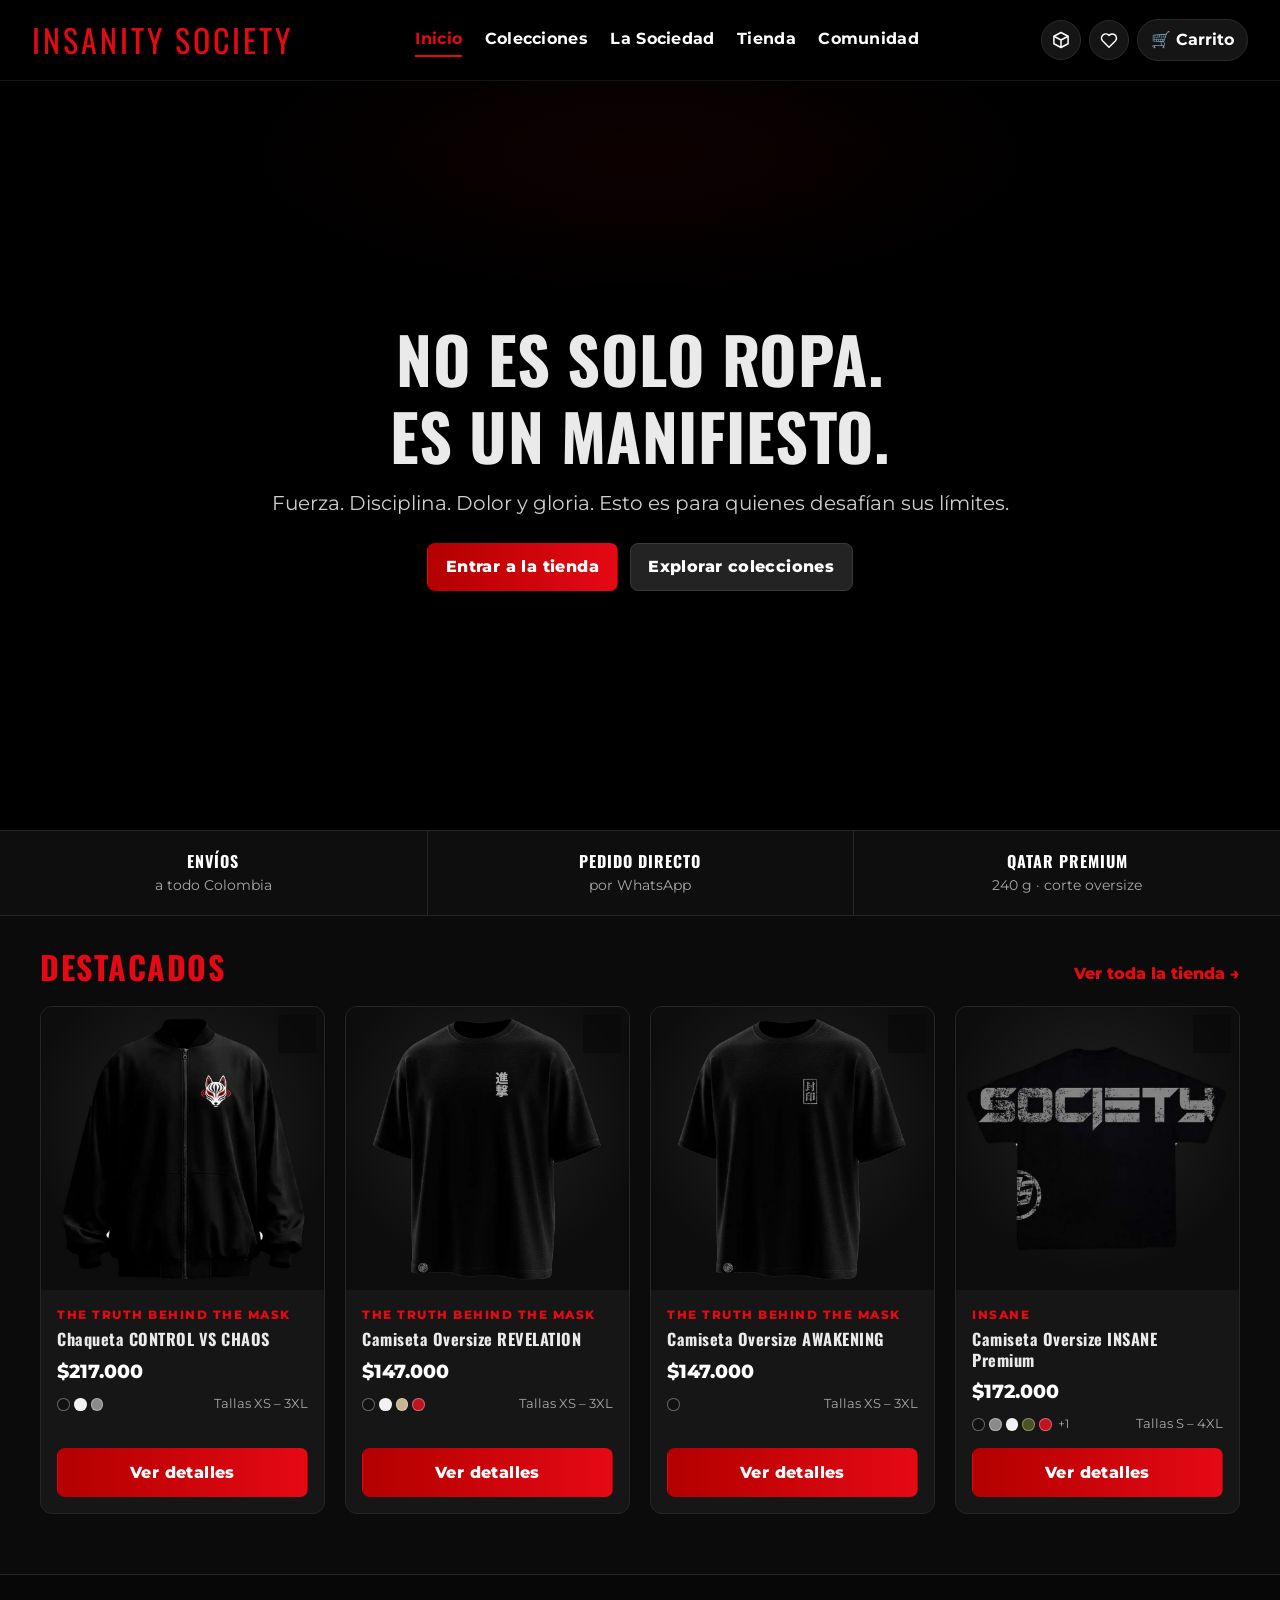
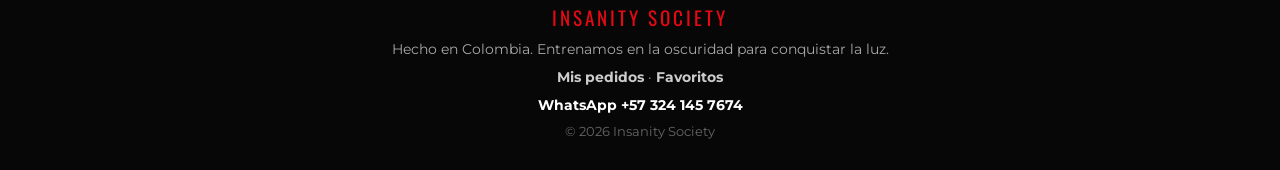
==== commit cb59f5c4: "Lista VIP: pie compacto y se oculta al suscribirse - 99%" ====
--- a/index.html
+++ b/index.html
@@ -375,24 +375,13 @@
   </main>
 
   <section id="vipPie" class="vip-pie" aria-labelledby="vipPieTitulo" hidden>
-    <div class="vip-caja vip-caja--pie">
-      <div class="vip-pre">
+    <div class="vip-barra">
+      <div class="vip-barra-texto">
         <p class="vip-eyebrow">Lista VIP</p>
         <h2 id="vipPieTitulo" class="vip-titulo">Únete a la Sociedad</h2>
-        <p class="vip-texto"></p>
-        <p class="vip-regalo" hidden></p>
-      </div>
-      <form class="vip-form" data-origen="pie" novalidate>
-            <div class="vip-campos">
-              <label><span>Nombre (opcional)</span><input name="nombre" type="text" maxlength="80" autocomplete="given-name" /></label>
-              <label><span>WhatsApp</span><input name="celular" type="tel" inputmode="tel" autocomplete="tel" placeholder="3XX XXX XXXX" required /></label>
-              <label class="vip-correo"><span>Correo (opcional)</span><input name="correo" type="email" autocomplete="email" maxlength="120" /></label>
-            </div>
-            <label class="check-row vip-autorizo"><input type="checkbox" name="autorizo" /><span>Autorizo a Insanity Society a usar mis datos para enviarme novedades y promociones por WhatsApp o correo (Ley 1581 de 2012). Puedo darme de baja cuando quiera escribiendo «BAJA» por WhatsApp.</span></label>
-            <button class="btn-primario btn-bloque" type="submit">Unirme</button>
-            <p class="vip-msg cupon-msg hidden" role="alert"></p>
-          </form>
-      <div class="vip-resultado" hidden aria-live="polite"></div>
+        <p class="vip-barra-sub"></p>
+      </div>
+      <button type="button" id="vipPieAbrir" class="btn-primario">Unirme</button>
     </div>
   </section>
 
@@ -429,6 +418,7 @@
       <p id="filaSubtotal" class="carrito-fila hidden">Subtotal <span id="subtotal">$0</span></p>
       <p id="filaDescuento" class="carrito-fila carrito-fila--desc hidden"><span id="descuentoTxt">Descuento</span> <span id="descuentoValor">−$0</span></p>
       <p class="carrito-total">Total <span id="total">$0</span></p>
+      <p class="aviso-confeccion aviso-confeccion--dinamico" hidden></p>
       <button id="realizarPedido" class="btn-primario btn-bloque" type="button" disabled>Continuar con el pedido</button>
     </div>
   </aside>
@@ -479,6 +469,7 @@
         <div id="checkoutResumen" class="checkout-resumen"></div>
         <p id="checkoutTotal" class="checkout-total">Total: $0</p>
         <p id="checkoutAviso" class="checkout-aviso hidden" role="alert"></p>
+        <p class="aviso-confeccion aviso-confeccion--dinamico" hidden></p>
 
         <form id="checkoutForm" novalidate>
           <div class="form-row">
--- a/css/style.css
+++ b/css/style.css
@@ -860,13 +860,17 @@
 .vip-codigo { display: flex; align-items: center; justify-content: center; gap: .6rem; flex-wrap: wrap; }
 .vip-codigo strong { font-family: ui-monospace, Menlo, Consolas, monospace; font-size: 1.5rem; letter-spacing: 2px; color: #fff; background: #0f0f0f; border: 1px dashed var(--accent); padding: .45rem .9rem; border-radius: 10px; }
 .vip-condiciones { color: #aaa; font-size: .85rem; }
-.vip-pie { padding: 2.5rem clamp(1rem, 4vw, 2.5rem); background: radial-gradient(ellipse at top, rgba(229,9,20,.12), transparent 60%), #0b0b0b; border-top: 1px solid var(--line); }
+.vip-pie { padding: 1.1rem clamp(1rem, 4vw, 2.5rem); background: radial-gradient(ellipse at top, rgba(229,9,20,.10), transparent 70%), #0b0b0b; border-top: 1px solid var(--line); }
 .vip-pie[hidden] { display: none; }
-.vip-caja--pie { max-width: 760px; margin: 0 auto; padding: 0; display: grid; grid-template-columns: 1fr 1.2fr; gap: 1.5rem 2rem; align-items: center; }
-.vip-caja--pie .vip-resultado { grid-column: 1 / -1; }
-@media (max-width: 760px) {
-  .vip-caja--pie { grid-template-columns: 1fr; text-align: center; }
-  .vip-caja--pie .vip-autorizo { text-align: left; }
+.vip-barra { max-width: 900px; margin: 0 auto; display: flex; align-items: center; justify-content: space-between; gap: 1rem 1.5rem; }
+.vip-barra-texto { display: flex; flex-direction: column; gap: .15rem; min-width: 0; }
+.vip-barra .vip-eyebrow { font-size: .68rem; }
+.vip-barra .vip-titulo { font-size: clamp(1.15rem, 2.6vw, 1.45rem); margin: 0; }
+.vip-barra-sub { color: #cfcfcf; font-size: .92rem; }
+.vip-barra .btn-primario { flex-shrink: 0; padding-inline: 2rem; }
+@media (max-width: 600px) {
+  .vip-barra { flex-direction: column; text-align: center; }
+  .vip-barra .btn-primario { width: 100%; }
 }
 @media (max-width: 420px) {
   .vip-campos { grid-template-columns: 1fr; }
@@ -877,3 +881,8 @@
   #vipModal .vip-modal { height: auto; max-height: 92dvh; border-radius: 18px 18px 0 0; border-top: 1px solid #3a1212; }
   #vipModal .vip-caja { padding-bottom: calc(1.2rem + env(safe-area-inset-bottom)); }
 }
+
+/* ---------- Aviso de confección sobre pedido ---------- */
+.aviso-confeccion { display: flex; gap: .45rem; align-items: flex-start; font-size: .85rem; line-height: 1.4; color: #d6d6d6; background: #141414; border: 1px solid #2a2a2a; border-left: 3px solid var(--accent); border-radius: 10px; padding: .55rem .7rem; margin: .1rem 0 .8rem; }
+.aviso-confeccion[hidden] { display: none; }
+.carrito-footer .aviso-confeccion { margin: .5rem 0 .7rem; font-size: .8rem; }
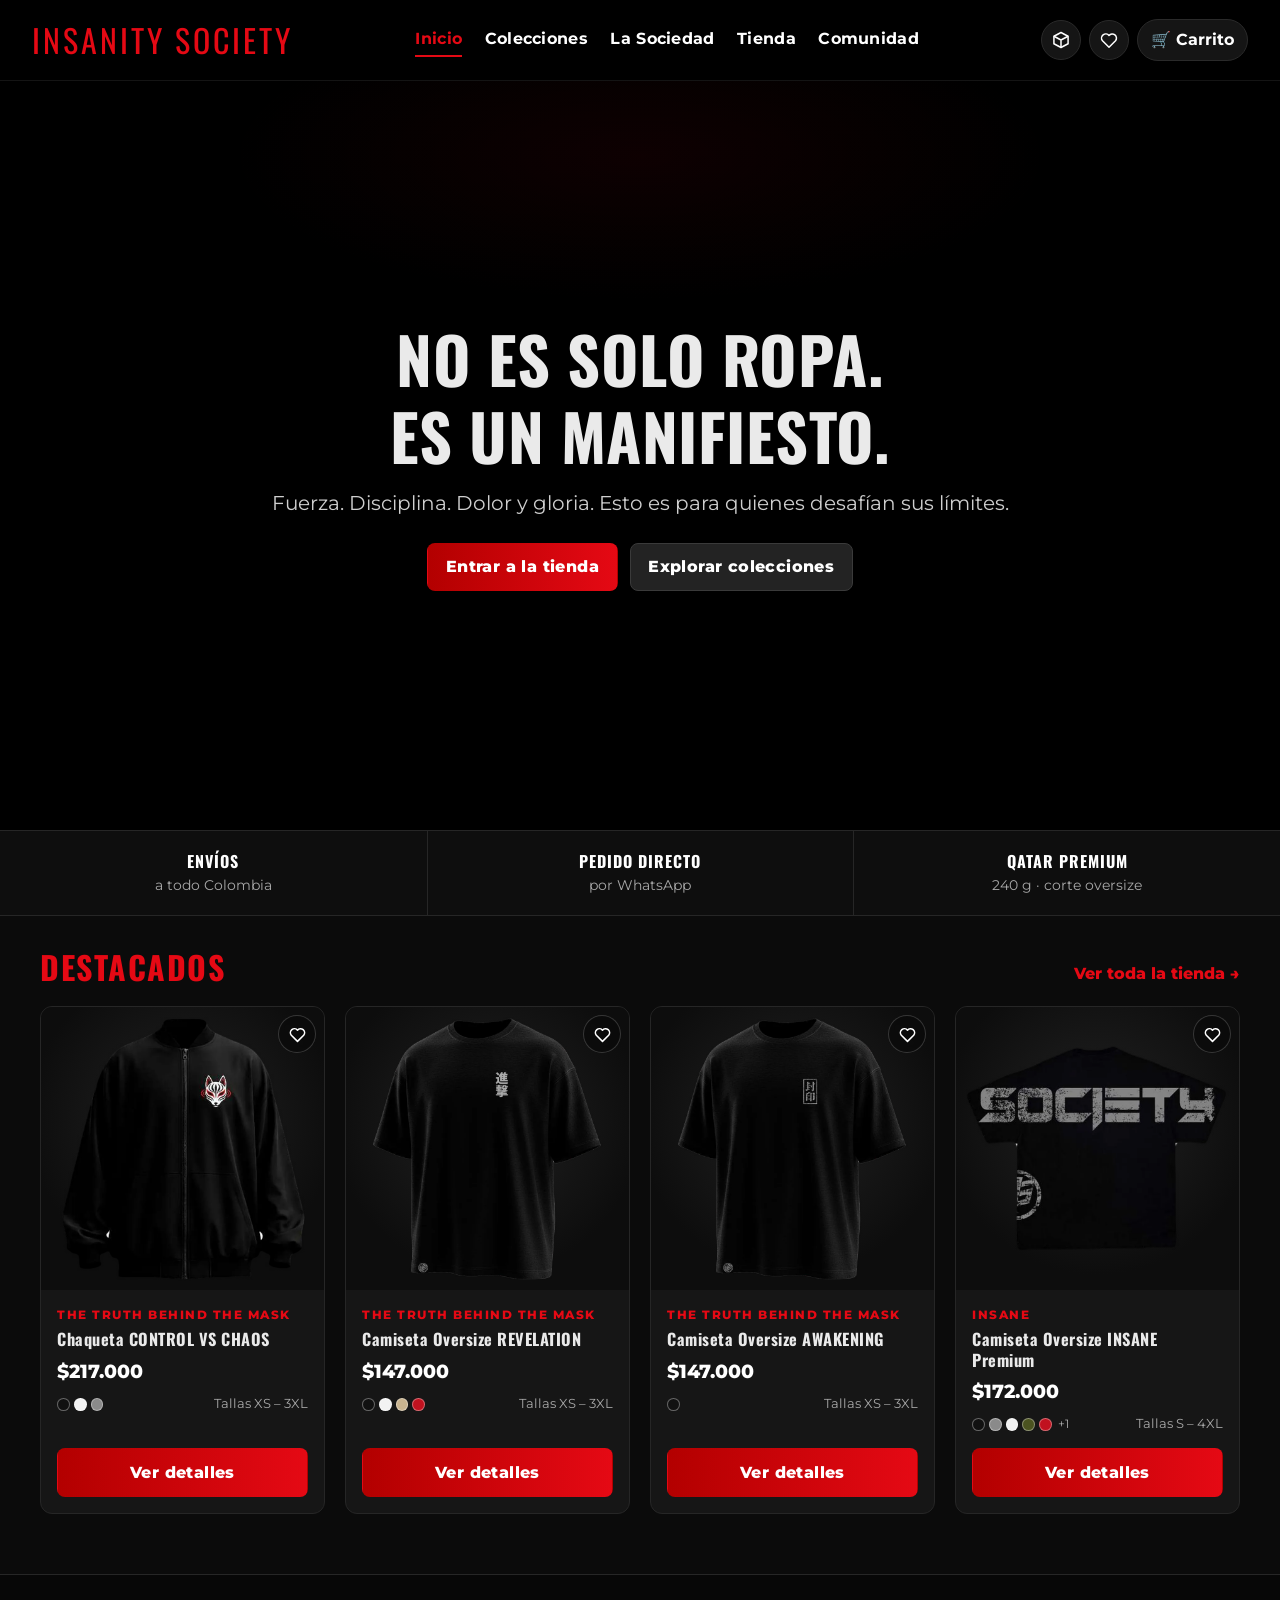
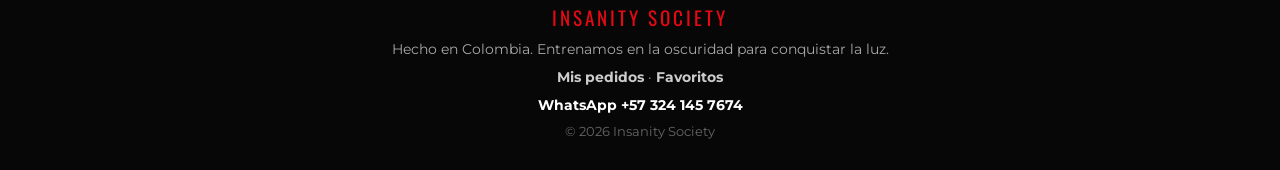
==== commit 9f7d0a74: "Nota de envío y botón atrás cierra ventanas - 99.1%" ====
--- a/index.html
+++ b/index.html
@@ -417,7 +417,8 @@
       </div>
       <p id="filaSubtotal" class="carrito-fila hidden">Subtotal <span id="subtotal">$0</span></p>
       <p id="filaDescuento" class="carrito-fila carrito-fila--desc hidden"><span id="descuentoTxt">Descuento</span> <span id="descuentoValor">−$0</span></p>
-      <p class="carrito-total">Total <span id="total">$0</span></p>
+      <p class="carrito-total">Total <small>(sin envío)</small> <span id="total">$0</span></p>
+      <p class="nota-envio nota-envio--dinamica"></p>
       <p class="aviso-confeccion aviso-confeccion--dinamico" hidden></p>
       <button id="realizarPedido" class="btn-primario btn-bloque" type="button" disabled>Continuar con el pedido</button>
     </div>
@@ -468,6 +469,7 @@
       <div class="modal-body">
         <div id="checkoutResumen" class="checkout-resumen"></div>
         <p id="checkoutTotal" class="checkout-total">Total: $0</p>
+        <p class="nota-envio nota-envio--dinamica"></p>
         <p id="checkoutAviso" class="checkout-aviso hidden" role="alert"></p>
         <p class="aviso-confeccion aviso-confeccion--dinamico" hidden></p>
 
--- a/css/style.css
+++ b/css/style.css
@@ -886,3 +886,6 @@
 .aviso-confeccion { display: flex; gap: .45rem; align-items: flex-start; font-size: .85rem; line-height: 1.4; color: #d6d6d6; background: #141414; border: 1px solid #2a2a2a; border-left: 3px solid var(--accent); border-radius: 10px; padding: .55rem .7rem; margin: .1rem 0 .8rem; }
 .aviso-confeccion[hidden] { display: none; }
 .carrito-footer .aviso-confeccion { margin: .5rem 0 .7rem; font-size: .8rem; }
+.nota-envio { display: flex; gap: .45rem; align-items: flex-start; font-size: .8rem; line-height: 1.4; color: #a8a8a8; margin: -.2rem 0 .7rem; }
+.carrito-total small { font-size: .72rem; font-weight: 400; color: #888; margin-right: auto; margin-left: .35rem; align-self: center; }
+.checkout-total + .nota-envio { margin-top: -.6rem; }
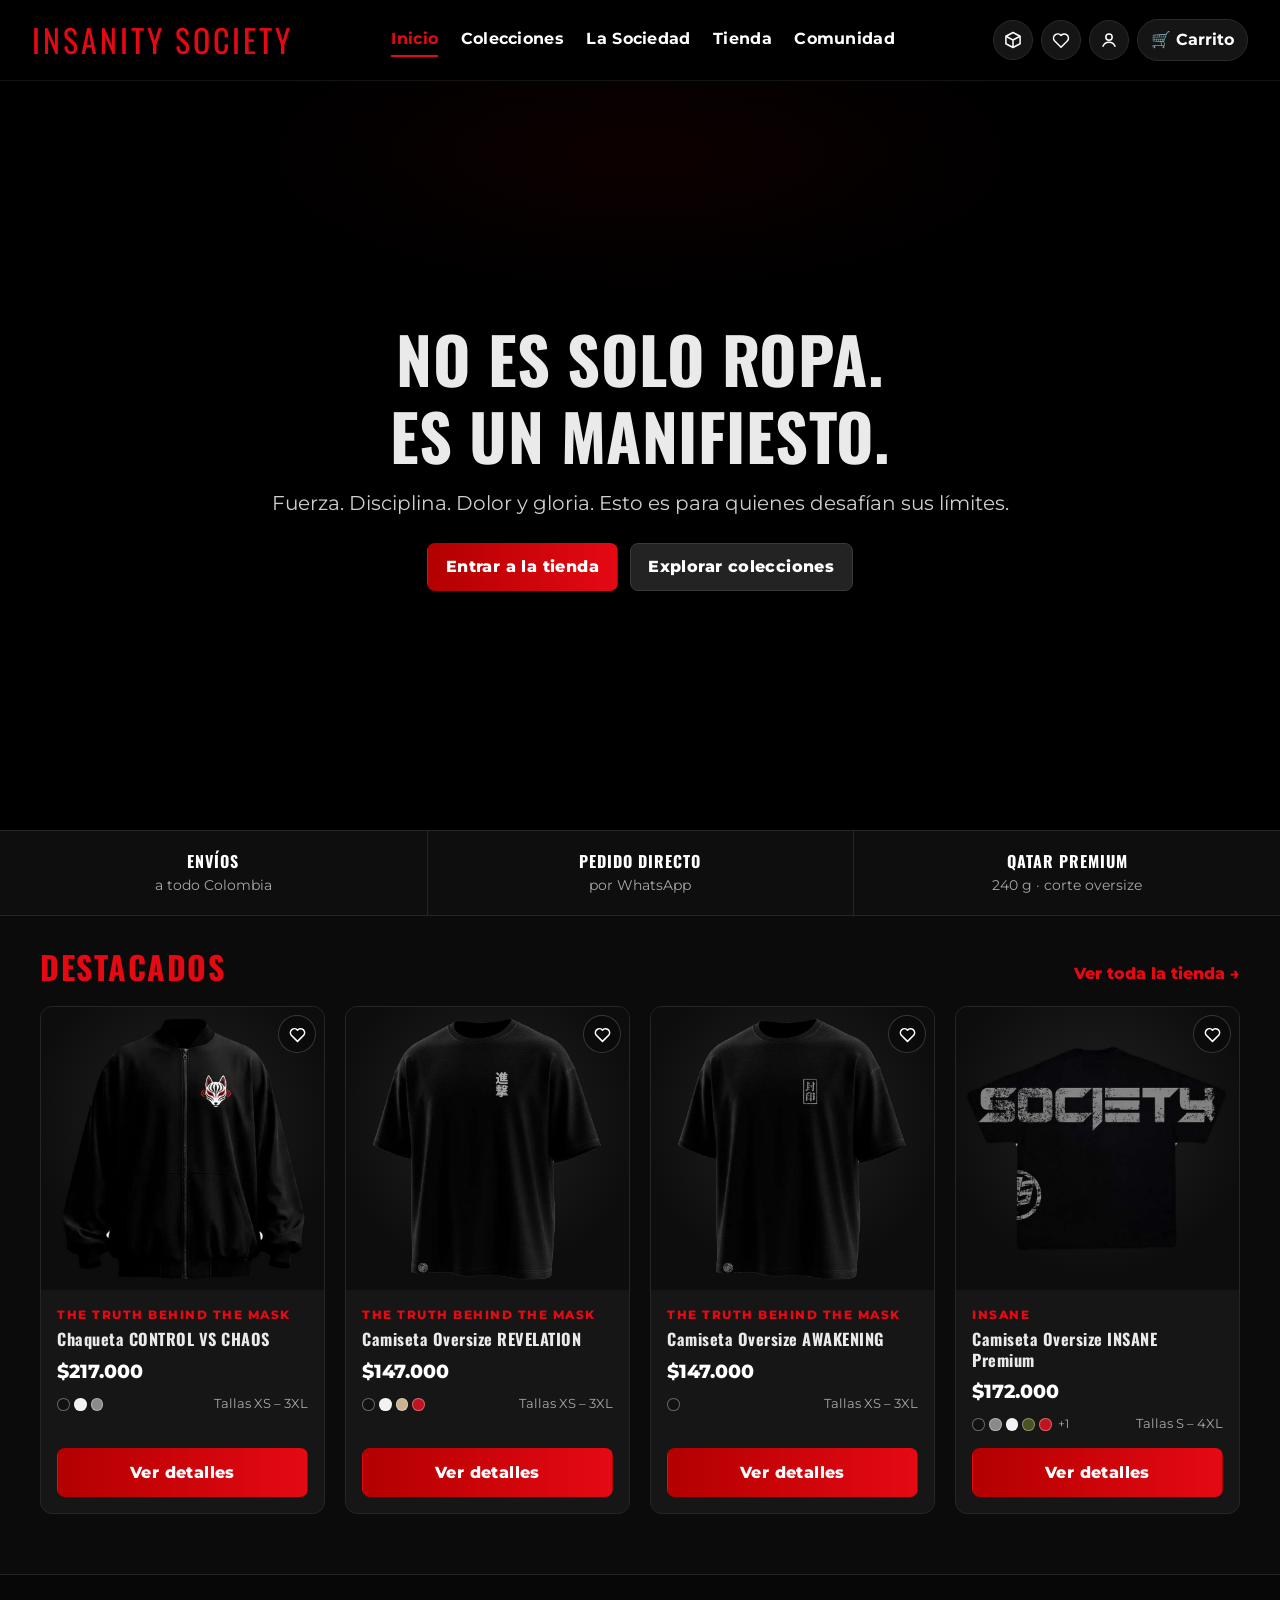
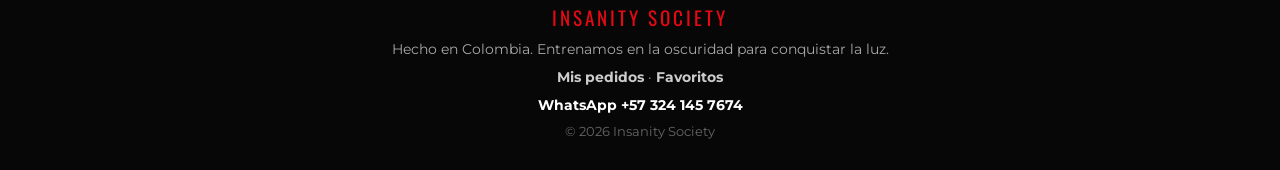
==== commit 4234dca6: "ora pues sera que si?" ====
--- a/index.html
+++ b/index.html
@@ -47,6 +47,10 @@
         <svg viewBox="0 0 24 24" aria-hidden="true"><path d="M12 20.6 4.2 13A5 5 0 0 1 12 6.6 5 5 0 0 1 19.8 13Z"/></svg>
         <span id="contadorFav" class="contador hidden" aria-live="polite">0</span>
       </a>
+      <button id="btnCuenta" class="btn-nav-icono btn-cuenta" type="button" aria-label="Mi cuenta" title="Mi cuenta" aria-haspopup="dialog">
+        <svg viewBox="0 0 24 24" aria-hidden="true"><circle cx="12" cy="8.5" r="3.8"/><path d="M4.5 20.2c1.2-3.7 4.1-5.6 7.5-5.6s6.3 1.9 7.5 5.6"/></svg>
+        <span class="cuenta-punto" hidden></span>
+      </button>
       <button id="toggleCarrito" class="btn-carrito" type="button" aria-controls="carrito" aria-expanded="false">
         <span aria-hidden="true">🛒</span><span class="btn-carrito-txt"> Carrito</span>
         <span id="contadorCarrito" class="contador hidden" aria-live="polite">0</span>
@@ -65,6 +69,7 @@
       <a class="tab-link" href="#blog" data-tab="blog">Comunidad</a>
       <a class="tab-link" href="#favoritos" data-tab="favoritos">♥ Favoritos</a>
       <a class="tab-link" href="#mispedidos" data-tab="mispedidos">Mis pedidos</a>
+      <button type="button" class="tab-link menu-cuenta" data-abrir-cuenta>Mi cuenta</button>
     </nav>
   </header>
 
@@ -359,10 +364,17 @@
     <!-- MIS PEDIDOS -->
     <section id="mispedidos" class="tab-content" aria-labelledby="mispedidos-title" hidden>
       <h2 id="mispedidos-title">Mis pedidos</h2>
-      <p class="seccion-intro">Aquí ves el estado de los pedidos que hiciste en este dispositivo. Igual te escribimos por WhatsApp para confirmar el pago y el envío.</p>
+      <p class="seccion-intro">Aquí ves el estado de los pedidos de tu cuenta, desde cualquier celular o computador. Igual te escribimos por WhatsApp para confirmar el pago y el envío.</p>
+      <div id="misPedidosEntrar" class="mis-pedidos-entrar" hidden>
+        <p>Entra a tu cuenta para ver tus pedidos y su estado.</p>
+        <div class="mis-pedidos-entrar-btns">
+          <button type="button" class="btn-primario" data-abrir-cuenta="ingreso">Entrar</button>
+          <button type="button" class="btn-secundario" data-abrir-cuenta="registro">Crear cuenta</button>
+        </div>
+      </div>
       <div id="misPedidosLista" class="mis-pedidos-lista" aria-live="polite"></div>
-      <form id="buscarPedidoForm" class="buscar-pedido" novalidate>
-        <h3>¿Hiciste tu pedido desde otro celular o computador?</h3>
+      <form id="buscarPedidoForm" class="buscar-pedido" novalidate hidden>
+        <h3>¿Tienes un pedido de antes de crear tu cuenta?</h3>
         <p>Consúltalo con el número de pedido (te llegó en el mensaje, ej. #1001) y el celular con el que lo hiciste.</p>
         <div class="buscar-pedido-campos">
           <label><span>Número de pedido</span><input id="bpNumero" type="text" inputmode="numeric" placeholder="1001" autocomplete="off" /></label>
@@ -377,11 +389,11 @@
   <section id="vipPie" class="vip-pie" aria-labelledby="vipPieTitulo" hidden>
     <div class="vip-barra">
       <div class="vip-barra-texto">
-        <p class="vip-eyebrow">Lista VIP</p>
-        <h2 id="vipPieTitulo" class="vip-titulo">Únete a la Sociedad</h2>
+        <p class="vip-eyebrow">Únete a la Sociedad</p>
+        <h2 id="vipPieTitulo" class="vip-titulo">Crea tu cuenta</h2>
         <p class="vip-barra-sub"></p>
       </div>
-      <button type="button" id="vipPieAbrir" class="btn-primario">Unirme</button>
+      <button type="button" id="vipPieAbrir" class="btn-primario" data-abrir-cuenta="registro">Crear cuenta</button>
     </div>
   </section>
 
@@ -433,28 +445,138 @@
     </div>
   </div>
 
-  <!-- LISTA VIP -->
-  <div id="vipModal" class="modal-overlay hidden">
-    <div class="modal vip-modal" role="dialog" aria-modal="true" aria-labelledby="vipModalTitulo">
-      <button id="cerrarVip" class="icon-btn vip-cerrar" type="button" aria-label="Cerrar">✕</button>
-      <div class="vip-caja modal-body">
-        <div class="vip-pre">
-          <p class="vip-eyebrow">Lista VIP</p>
-          <h3 id="vipModalTitulo" class="vip-titulo">Únete a la Sociedad</h3>
-          <p class="vip-texto"></p>
-          <p class="vip-regalo" hidden></p>
-        </div>
-        <form class="vip-form" data-origen="popup" novalidate>
-            <div class="vip-campos">
-              <label><span>Nombre (opcional)</span><input name="nombre" type="text" maxlength="80" autocomplete="given-name" /></label>
-              <label><span>WhatsApp</span><input name="celular" type="tel" inputmode="tel" autocomplete="tel" placeholder="3XX XXX XXXX" required /></label>
-              <label class="vip-correo"><span>Correo (opcional)</span><input name="correo" type="email" autocomplete="email" maxlength="120" /></label>
-            </div>
-            <label class="check-row vip-autorizo"><input type="checkbox" name="autorizo" /><span>Autorizo a Insanity Society a usar mis datos para enviarme novedades y promociones por WhatsApp o correo (Ley 1581 de 2012). Puedo darme de baja cuando quiera escribiendo «BAJA» por WhatsApp.</span></label>
-            <button class="btn-primario btn-bloque" type="submit">Unirme</button>
-            <p class="vip-msg cupon-msg hidden" role="alert"></p>
+  <!-- CUENTA (invitación, registro, ingreso y "Mi cuenta") -->
+  <div id="cuentaModal" class="modal-overlay hidden">
+    <div class="modal cuenta-modal" role="dialog" aria-modal="true" aria-labelledby="cuentaTitulo">
+      <button id="cerrarCuenta" class="icon-btn cuenta-cerrar" type="button" aria-label="Cerrar">✕</button>
+      <div class="modal-body cuenta-caja">
+        <h3 id="cuentaTitulo" class="visually-hidden">Tu cuenta</h3>
+        <p class="cuenta-motivo" hidden></p>
+
+        <!-- Invitación -->
+        <div class="cuenta-vista" data-vista="invitacion">
+          <p class="vip-eyebrow">Únete a la Sociedad</p>
+          <p class="vip-titulo cuenta-inv-titulo">Crea tu cuenta</p>
+          <p class="vip-texto cuenta-inv-texto"></p>
+          <p class="vip-regalo cuenta-regalo" hidden></p>
+          <div class="cuenta-botones">
+            <button type="button" class="btn-primario btn-bloque" data-ir="registro">Crear cuenta</button>
+            <button type="button" class="btn-secundario btn-bloque" data-ir="ingreso">Ya tengo cuenta</button>
+            <button type="button" class="link-btn cuenta-invitado" data-invitado>Continuar como invitado</button>
+          </div>
+          <p class="cuenta-nota">Como invitado puedes ver toda la tienda y guardar favoritos. Para comprar, usar códigos y ver tus pedidos necesitas una cuenta.</p>
+        </div>
+
+        <!-- Registro -->
+        <div class="cuenta-vista" data-vista="registro" hidden>
+          <p class="vip-titulo">Crear cuenta</p>
+          <p class="vip-regalo cuenta-regalo" hidden></p>
+          <button type="button" class="btn-google" data-google hidden>
+              <svg viewBox="0 0 48 48" aria-hidden="true"><path fill="#FFC107" d="M43.6 20.5H42V20H24v8h11.3C33.7 32.7 29.2 36 24 36c-6.6 0-12-5.4-12-12s5.4-12 12-12c3.1 0 5.8 1.2 7.9 3.1l5.7-5.7C34 6.1 29.3 4 24 4 12.9 4 4 12.9 4 24s8.9 20 20 20 20-8.9 20-20c0-1.3-.1-2.4-.4-3.5z"/><path fill="#FF3D00" d="m6.3 14.7 6.6 4.8C14.7 15.1 19 12 24 12c3.1 0 5.8 1.2 7.9 3.1l5.7-5.7C34 6.1 29.3 4 24 4 16.3 4 9.7 8.3 6.3 14.7z"/><path fill="#4CAF50" d="M24 44c5.2 0 9.9-2 13.4-5.2l-6.2-5.2C29.2 35.1 26.7 36 24 36c-5.2 0-9.6-3.3-11.3-7.9l-6.5 5C9.5 39.6 16.2 44 24 44z"/><path fill="#1976D2" d="M43.6 20.5H42V20H24v8h11.3c-.8 2.2-2.2 4.2-4.1 5.6l6.2 5.2C37 39.2 44 34 44 24c0-1.3-.1-2.4-.4-3.5z"/></svg>
+              Continuar con Google
+            </button>
+            <p class="cuenta-o" data-google hidden><span>o con tu correo</span></p>
+          <form class="cuenta-form" data-form="registro" novalidate>
+            <label><span>Nombre y apellido</span><input name="nombre" type="text" autocomplete="name" maxlength="80" required /></label>
+            <label><span>Correo</span><input name="correo" type="email" autocomplete="email" maxlength="160" required /></label>
+            <label><span>Contraseña <small>(mínimo 8 caracteres)</small></span><input name="clave" type="password" autocomplete="new-password" minlength="8" maxlength="72" required /></label>
+            <label><span>WhatsApp</span><input name="celular" type="tel" inputmode="tel" autocomplete="tel" placeholder="3XX XXX XXXX" required /></label>
+            <label class="check-row cuenta-check"><input type="checkbox" name="autorizo" /><span>Acepto que Insanity Society use mis datos para gestionar mi cuenta y mis pedidos (Ley 1581 de 2012).</span></label>
+            <label class="check-row cuenta-check"><input type="checkbox" name="promos" /><span>Quiero enterarme primero de lanzamientos, preventas y promociones por WhatsApp o correo. Me puedo dar de baja cuando quiera escribiendo «BAJA».</span></label>
+            <button class="btn-primario btn-bloque" type="submit">Crear cuenta</button>
+            <p class="cuenta-msg cupon-msg hidden" role="alert"></p>
           </form>
-        <div class="vip-resultado" hidden aria-live="polite"></div>
+          <p class="cuenta-cambiar">¿Ya tienes cuenta? <button type="button" class="link-btn" data-ir="ingreso">Entrar</button></p>
+        </div>
+
+        <!-- Ingreso -->
+        <div class="cuenta-vista" data-vista="ingreso" hidden>
+          <p class="vip-titulo">Entrar</p>
+          <button type="button" class="btn-google" data-google hidden>
+              <svg viewBox="0 0 48 48" aria-hidden="true"><path fill="#FFC107" d="M43.6 20.5H42V20H24v8h11.3C33.7 32.7 29.2 36 24 36c-6.6 0-12-5.4-12-12s5.4-12 12-12c3.1 0 5.8 1.2 7.9 3.1l5.7-5.7C34 6.1 29.3 4 24 4 12.9 4 4 12.9 4 24s8.9 20 20 20 20-8.9 20-20c0-1.3-.1-2.4-.4-3.5z"/><path fill="#FF3D00" d="m6.3 14.7 6.6 4.8C14.7 15.1 19 12 24 12c3.1 0 5.8 1.2 7.9 3.1l5.7-5.7C34 6.1 29.3 4 24 4 16.3 4 9.7 8.3 6.3 14.7z"/><path fill="#4CAF50" d="M24 44c5.2 0 9.9-2 13.4-5.2l-6.2-5.2C29.2 35.1 26.7 36 24 36c-5.2 0-9.6-3.3-11.3-7.9l-6.5 5C9.5 39.6 16.2 44 24 44z"/><path fill="#1976D2" d="M43.6 20.5H42V20H24v8h11.3c-.8 2.2-2.2 4.2-4.1 5.6l6.2 5.2C37 39.2 44 34 44 24c0-1.3-.1-2.4-.4-3.5z"/></svg>
+              Continuar con Google
+            </button>
+            <p class="cuenta-o" data-google hidden><span>o con tu correo</span></p>
+          <form class="cuenta-form" data-form="ingreso" novalidate>
+            <label><span>Correo</span><input name="correo" type="email" autocomplete="email" maxlength="160" required /></label>
+            <label><span>Contraseña</span><input name="clave" type="password" autocomplete="current-password" maxlength="72" required /></label>
+            <button class="btn-primario btn-bloque" type="submit">Entrar</button>
+            <p class="cuenta-msg cupon-msg hidden" role="alert"></p>
+          </form>
+          <p class="cuenta-cambiar"><button type="button" class="link-btn" data-ir="recuperar">¿Olvidaste tu contraseña?</button></p>
+          <p class="cuenta-cambiar">¿No tienes cuenta? <button type="button" class="link-btn" data-ir="registro">Créala aquí</button></p>
+        </div>
+
+        <!-- Recuperar contraseña -->
+        <div class="cuenta-vista" data-vista="recuperar" hidden>
+          <p class="vip-titulo">Recuperar contraseña</p>
+          <p class="vip-texto">Escribe tu correo y te enviamos un enlace para crear una contraseña nueva.</p>
+          <form class="cuenta-form" data-form="recuperar" novalidate>
+            <label><span>Correo</span><input name="correo" type="email" autocomplete="email" maxlength="160" required /></label>
+            <button class="btn-primario btn-bloque" type="submit">Enviar enlace</button>
+            <p class="cuenta-msg cupon-msg hidden" role="alert"></p>
+          </form>
+          <p class="cuenta-cambiar"><button type="button" class="link-btn" data-ir="ingreso">Volver a entrar</button></p>
+        </div>
+
+        <!-- Contraseña nueva (desde el enlace del correo) -->
+        <div class="cuenta-vista" data-vista="nueva-clave" hidden>
+          <p class="vip-titulo">Contraseña nueva</p>
+          <form class="cuenta-form" data-form="nueva-clave" novalidate>
+            <label><span>Contraseña nueva <small>(mínimo 8 caracteres)</small></span><input name="clave" type="password" autocomplete="new-password" minlength="8" maxlength="72" required /></label>
+            <button class="btn-primario btn-bloque" type="submit">Guardar contraseña</button>
+            <p class="cuenta-msg cupon-msg hidden" role="alert"></p>
+          </form>
+        </div>
+
+        <!-- Revisa tu correo -->
+        <div class="cuenta-vista" data-vista="confirmar" hidden>
+          <p class="vip-titulo">Revisa tu correo</p>
+          <p class="vip-texto">Te enviamos un enlace a <strong class="cuenta-correo-enviado"></strong>. Ábrelo para activar tu cuenta (si no lo ves, revisa Spam o Promociones).</p>
+          <button type="button" class="btn-secundario btn-bloque" data-reenviar>Reenviar el correo</button>
+          <p class="cuenta-msg cupon-msg hidden" role="status"></p>
+          <p class="cuenta-cambiar">¿Ya lo confirmaste? <button type="button" class="link-btn" data-ir="ingreso">Entrar</button></p>
+        </div>
+
+        <!-- Completar perfil (entrando con Google, o si falta el celular) -->
+        <div class="cuenta-vista" data-vista="perfil" hidden>
+          <p class="vip-titulo">Un último paso</p>
+          <p class="vip-texto">Completa tus datos para terminar de crear tu cuenta.</p>
+          <p class="vip-regalo cuenta-regalo" hidden></p>
+          <form class="cuenta-form" data-form="perfil" novalidate>
+            <label><span>Nombre y apellido</span><input name="nombre" type="text" autocomplete="name" maxlength="80" required /></label>
+            <label><span>WhatsApp</span><input name="celular" type="tel" inputmode="tel" autocomplete="tel" placeholder="3XX XXX XXXX" required /></label>
+            <label class="check-row cuenta-check"><input type="checkbox" name="autorizo" /><span>Acepto que Insanity Society use mis datos para gestionar mi cuenta y mis pedidos (Ley 1581 de 2012).</span></label>
+            <label class="check-row cuenta-check"><input type="checkbox" name="promos" /><span>Quiero enterarme primero de lanzamientos, preventas y promociones por WhatsApp o correo. Me puedo dar de baja cuando quiera escribiendo «BAJA».</span></label>
+            <button class="btn-primario btn-bloque" type="submit">Terminar</button>
+            <p class="cuenta-msg cupon-msg hidden" role="alert"></p>
+          </form>
+          <p class="cuenta-cambiar"><button type="button" class="link-btn" data-salir>Usar otra cuenta</button></p>
+        </div>
+
+        <!-- Bienvenida (con su código) -->
+        <div class="cuenta-vista" data-vista="bienvenida" hidden>
+          <div class="vip-resultado cuenta-bienvenida"></div>
+          <button type="button" class="btn-primario btn-bloque" data-cerrar-cuenta>Seguir</button>
+        </div>
+
+        <!-- Mi cuenta -->
+        <div class="cuenta-vista" data-vista="cuenta" hidden>
+          <p class="vip-eyebrow">Mi cuenta</p>
+          <p class="vip-titulo cuenta-nombre"></p>
+          <dl class="cuenta-datos"></dl>
+          <div class="cuenta-codigo"></div>
+          <div class="cuenta-botones">
+            <a class="btn-secundario btn-bloque" href="#mispedidos" data-cerrar-cuenta>Mis pedidos</a>
+            <button type="button" class="link-btn" data-salir>Cerrar sesión</button>
+          </div>
+          <p class="cuenta-nota">¿Necesitas cambiar tu celular o borrar tu cuenta? Escríbenos por WhatsApp.</p>
+        </div>
+
+        <!-- Cargando -->
+        <div class="cuenta-vista" data-vista="cargando" hidden>
+          <p class="cuenta-cargando">Un momento…</p>
+        </div>
       </div>
     </div>
   </div>
@@ -600,6 +722,7 @@
 
   <div id="toast" class="toast hidden" role="status" aria-live="polite"></div>
 
+  <script src="js/vendor/supabase.js"></script>
   <script src="js/config.js"></script>
   <script src="js/productos.js"></script>
   <script src="js/scripts.js"></script>
--- a/css/style.css
+++ b/css/style.css
@@ -838,23 +838,63 @@
   .btn-carrito-txt { display: none; }
 }
 
-/* ---------- Lista VIP ---------- */
-.vip-modal { width: min(480px, 100%); position: relative; overflow: hidden; border-color: #3a1212; }
-.vip-modal::before { content: ''; position: absolute; inset: 0 0 auto 0; height: 4px; background: linear-gradient(90deg, var(--accent-dark), var(--accent)); }
-.vip-cerrar { position: absolute; top: .6rem; right: .6rem; z-index: 2; }
-.vip-caja { display: flex; flex-direction: column; gap: .8rem; padding: 1.6rem 1.4rem 1.4rem; }
+/* ---------- Cuenta / invitación ---------- */
+.visually-hidden { position: absolute !important; width: 1px; height: 1px; overflow: hidden; clip: rect(0 0 0 0); white-space: nowrap; }
+.cuenta-modal { width: min(460px, 100%); position: relative; overflow: hidden; border-color: #3a1212; }
+.cuenta-modal::before { content: ''; position: absolute; inset: 0 0 auto 0; height: 4px; background: linear-gradient(90deg, var(--accent-dark), var(--accent)); z-index: 1; }
+.cuenta-cerrar { position: absolute; top: .6rem; right: .6rem; z-index: 2; }
+.cuenta-caja { padding: 2.6rem 1.4rem 1.4rem; }
+.cuenta-vista { display: flex; flex-direction: column; gap: .75rem; }
+.cuenta-vista[hidden] { display: none; }
+.cuenta-vista .vip-titulo { padding-right: 2.2rem; }
+.cuenta-motivo { background: #241a0b; border: 1px solid #6b4a00; color: #ffcf85; border-radius: 10px; padding: .55rem .75rem; font-size: .88rem; margin-bottom: .8rem; }
+.cuenta-motivo[hidden] { display: none; }
+.cuenta-botones { display: flex; flex-direction: column; gap: .55rem; margin-top: .3rem; }
+.cuenta-invitado { align-self: center; }
+.cuenta-nota { color: #8d8d8d; font-size: .78rem; text-align: center; }
+.cuenta-form { display: flex; flex-direction: column; gap: .6rem; }
+.cuenta-form label:not(.check-row) { display: flex; flex-direction: column; gap: .3rem; font-size: .8rem; color: #bbb; }
+.cuenta-form label small { color: #777; font-size: .72rem; }
+.cuenta-form input[type=text], .cuenta-form input[type=email], .cuenta-form input[type=tel], .cuenta-form input[type=password] {
+  background: #0f0f0f; border: 1px solid #2f2f2f; color: #fff; padding: .7rem .8rem; border-radius: 10px; width: 100%; font: inherit; font-size: 16px;
+}
+.cuenta-form input:focus { outline: none; border-color: #fff; }
+.cuenta-check { font-size: .76rem; color: #9a9a9a; align-items: flex-start; }
+.cuenta-form .btn-primario { margin-top: .3rem; }
+.cuenta-cambiar { text-align: center; font-size: .85rem; color: #9a9a9a; }
+.cuenta-cambiar .link-btn { color: #fff; }
+.btn-google { display: flex; align-items: center; justify-content: center; gap: .6rem; width: 100%; padding: .75rem 1rem; border-radius: 10px; border: 1px solid #dadce0; background: #fff; color: #1f1f1f; font: inherit; font-weight: 700; cursor: pointer; }
+.btn-google svg { width: 20px; height: 20px; }
+.btn-google:hover { background: #f2f2f2; }
+.btn-google[hidden], .cuenta-o[hidden] { display: none; }
+.cuenta-o { display: flex; align-items: center; gap: .7rem; color: #777; font-size: .78rem; }
+.cuenta-o::before, .cuenta-o::after { content: ''; flex: 1; height: 1px; background: #2f2f2f; }
+.cuenta-datos { display: grid; grid-template-columns: auto 1fr; gap: .35rem .9rem; font-size: .9rem; background: #111; border: 1px solid #262626; border-radius: 10px; padding: .7rem .85rem; }
+.cuenta-datos dt { color: #8d8d8d; }
+.cuenta-datos dd { color: #fff; margin: 0; word-break: break-all; }
+.cuenta-codigo { display: flex; flex-direction: column; gap: .45rem; text-align: center; }
+.cuenta-codigo:empty { display: none; }
+.cuenta-cargando { text-align: center; color: #aaa; padding: 2rem 0; }
+.btn-cuenta { cursor: pointer; padding: 0; font: inherit; }
+.btn-cuenta.active { border-color: var(--accent); }
+.cuenta-punto { position: absolute; top: 2px; right: 2px; width: 9px; height: 9px; border-radius: 50%; background: #2ecc71; border: 2px solid #0b0b0b; }
+.cuenta-punto[hidden] { display: none; }
+.menu-cuenta { background: none; border: 0; color: inherit; font: inherit; text-align: left; cursor: pointer; width: 100%; }
+.mis-pedidos-entrar { background: #141414; border: 1px solid #2a2a2a; border-radius: var(--radius); padding: 1.4rem; text-align: center; display: flex; flex-direction: column; gap: .9rem; align-items: center; }
+.mis-pedidos-entrar[hidden], .buscar-pedido[hidden] { display: none; }
+.mis-pedidos-entrar-btns { display: flex; gap: .6rem; flex-wrap: wrap; justify-content: center; }
+@media (max-width: 700px) {
+  #cuentaModal { align-items: flex-end; padding: 0; }
+  #cuentaModal .cuenta-modal { max-height: 94dvh; border-radius: 18px 18px 0 0; border-top: 1px solid #3a1212; }
+  #cuentaModal .cuenta-caja { padding: 2.5rem 1.1rem calc(1.2rem + env(safe-area-inset-bottom)); }
+}
+
 .vip-eyebrow { color: var(--accent); font-weight: 800; letter-spacing: 2px; text-transform: uppercase; font-size: .75rem; }
 .vip-titulo { font-family: var(--font-title); font-size: clamp(1.5rem, 4vw, 2rem); text-transform: uppercase; letter-spacing: 1px; color: #fff; line-height: 1.05; margin: .15rem 0 .35rem; }
 .vip-texto { color: #cfcfcf; }
 .vip-regalo { margin-top: .5rem; background: rgba(229,9,20,.12); border: 1px dashed rgba(229,9,20,.6); color: #fff; font-weight: 700; padding: .55rem .75rem; border-radius: 10px; }
 .vip-regalo[hidden] { display: none; }
-.vip-campos { display: grid; grid-template-columns: 1fr 1fr; gap: .6rem; }
-.vip-campos label { display: flex; flex-direction: column; gap: .3rem; font-size: .8rem; color: #bbb; min-width: 0; }
-.vip-campos .vip-correo { grid-column: 1 / -1; }
-.vip-campos input { background: #0f0f0f; border: 1px solid #2f2f2f; color: #fff; padding: .65rem .75rem; border-radius: 10px; width: 100%; }
-.vip-campos input:focus { outline: none; border-color: #fff; }
-.vip-autorizo { font-size: .76rem; color: #9a9a9a; margin: .7rem 0 .8rem; align-items: flex-start; }
-.vip-resultado[hidden], .vip-pre[hidden], .vip-form[hidden] { display: none; }
+.vip-resultado[hidden] { display: none; }
 .vip-resultado { text-align: center; display: flex; flex-direction: column; gap: .6rem; }
 .vip-ok-titulo { font-family: var(--font-title); font-size: 1.5rem; color: #fff; text-transform: uppercase; }
 .vip-codigo { display: flex; align-items: center; justify-content: center; gap: .6rem; flex-wrap: wrap; }
@@ -872,15 +912,6 @@
   .vip-barra { flex-direction: column; text-align: center; }
   .vip-barra .btn-primario { width: 100%; }
 }
-@media (max-width: 420px) {
-  .vip-campos { grid-template-columns: 1fr; }
-  .vip-caja { padding: 1.4rem 1rem 1rem; }
-}
-@media (max-width: 700px) {
-  #vipModal { align-items: flex-end; }
-  #vipModal .vip-modal { height: auto; max-height: 92dvh; border-radius: 18px 18px 0 0; border-top: 1px solid #3a1212; }
-  #vipModal .vip-caja { padding-bottom: calc(1.2rem + env(safe-area-inset-bottom)); }
-}
 
 /* ---------- Aviso de confección sobre pedido ---------- */
 .aviso-confeccion { display: flex; gap: .45rem; align-items: flex-start; font-size: .85rem; line-height: 1.4; color: #d6d6d6; background: #141414; border: 1px solid #2a2a2a; border-left: 3px solid var(--accent); border-radius: 10px; padding: .55rem .7rem; margin: .1rem 0 .8rem; }
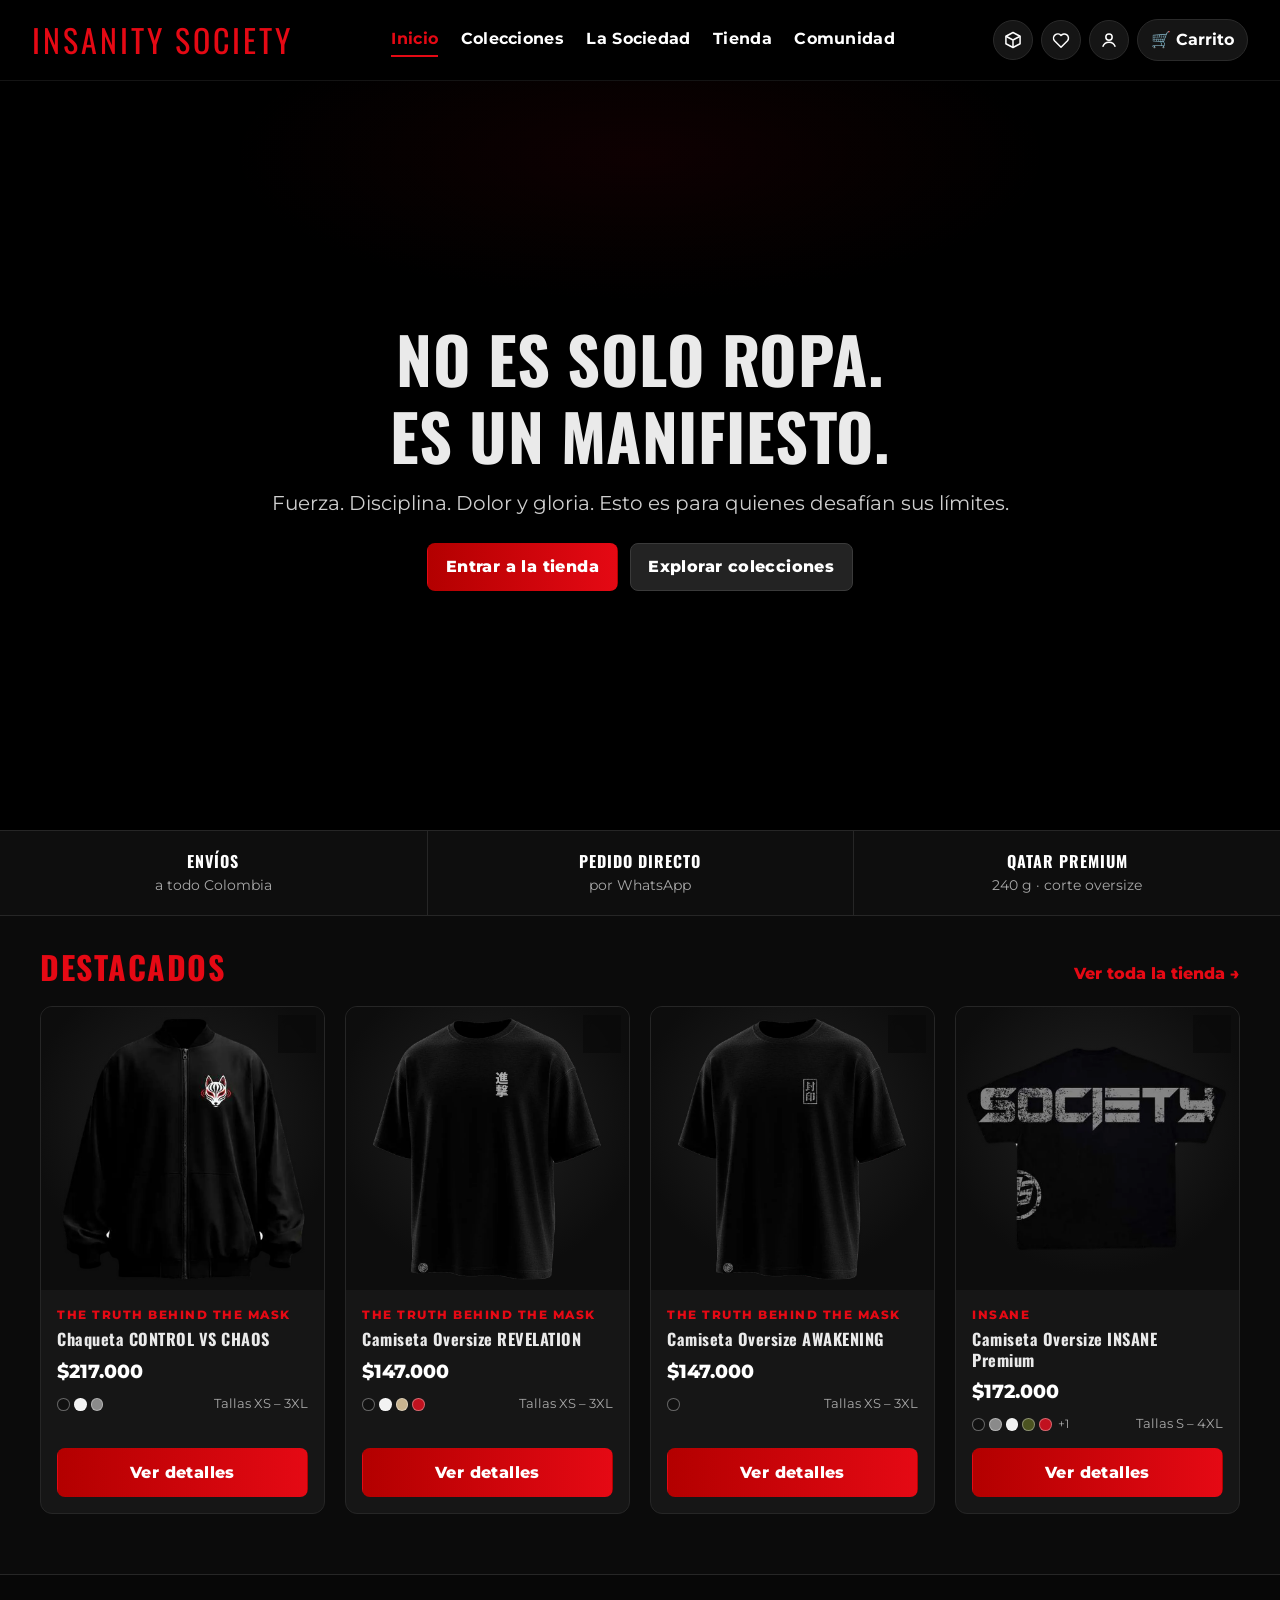
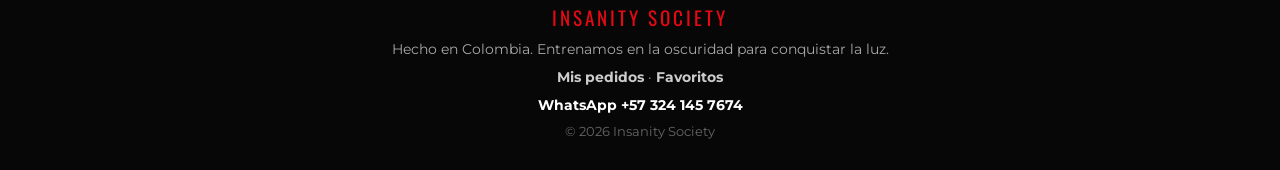
==== commit 8ac01580: "Logo oficial como favicon" ====
--- a/index.html
+++ b/index.html
@@ -16,7 +16,10 @@
   <meta property="og:image:alt" content="Insanity Society — No es solo ropa. Es un manifiesto." />
   <meta name="twitter:card" content="summary_large_image" />
   <meta property="og:locale" content="es_CO" />
-  <link rel="icon" href="img/favicon.svg" type="image/svg+xml" />
+  <link rel="icon" href="favicon.ico" sizes="any" />
+  <link rel="icon" href="img/favicon-32.png" type="image/png" sizes="32x32" />
+  <link rel="icon" href="img/favicon-192.png" type="image/png" sizes="192x192" />
+  <link rel="apple-touch-icon" href="img/apple-touch-icon.png" />
   <link rel="preconnect" href="https://fonts.googleapis.com" />
   <link rel="preconnect" href="https://fonts.gstatic.com" crossorigin />
   <link href="https://fonts.googleapis.com/css2?family=Oswald:wght@400;500;700&family=Montserrat:wght@400;600;800&display=swap" rel="stylesheet" />
--- a/css/style.css
+++ b/css/style.css
@@ -920,3 +920,19 @@
 .nota-envio { display: flex; gap: .45rem; align-items: flex-start; font-size: .8rem; line-height: 1.4; color: #a8a8a8; margin: -.2rem 0 .7rem; }
 .carrito-total small { font-size: .72rem; font-weight: 400; color: #888; margin-right: auto; margin-left: .35rem; align-self: center; }
 .checkout-total + .nota-envio { margin-top: -.6rem; }
+
+/* ---------- Cabecera en celular: que el nombre de la marca se vea completo ----------
+   Favoritos y Mis pedidos están en el menú ☰, así que en pantallas angostas
+   solo quedan Cuenta, Carrito y Menú, más compactos. */
+@media (max-width: 480px) {
+  .navbar { gap: .4rem; padding-inline: .7rem; }
+  .nav-actions { gap: .3rem; }
+  .nav-actions a.btn-nav-icono[href="#favoritos"] { display: none; }
+  .btn-nav-icono { width: 36px; height: 36px; }
+  .btn-nav-icono svg { width: 18px; height: 18px; }
+  .btn-carrito { padding: .4rem .6rem; }
+  .menu-toggle { width: 36px; }
+  .menu-toggle span { left: 8px; right: 8px; }
+  .logo { font-size: clamp(.8rem, 4.3vw, 1.2rem); letter-spacing: clamp(.5px, .3vw, 1.5px); -webkit-text-stroke: 1px #000; }
+}
+
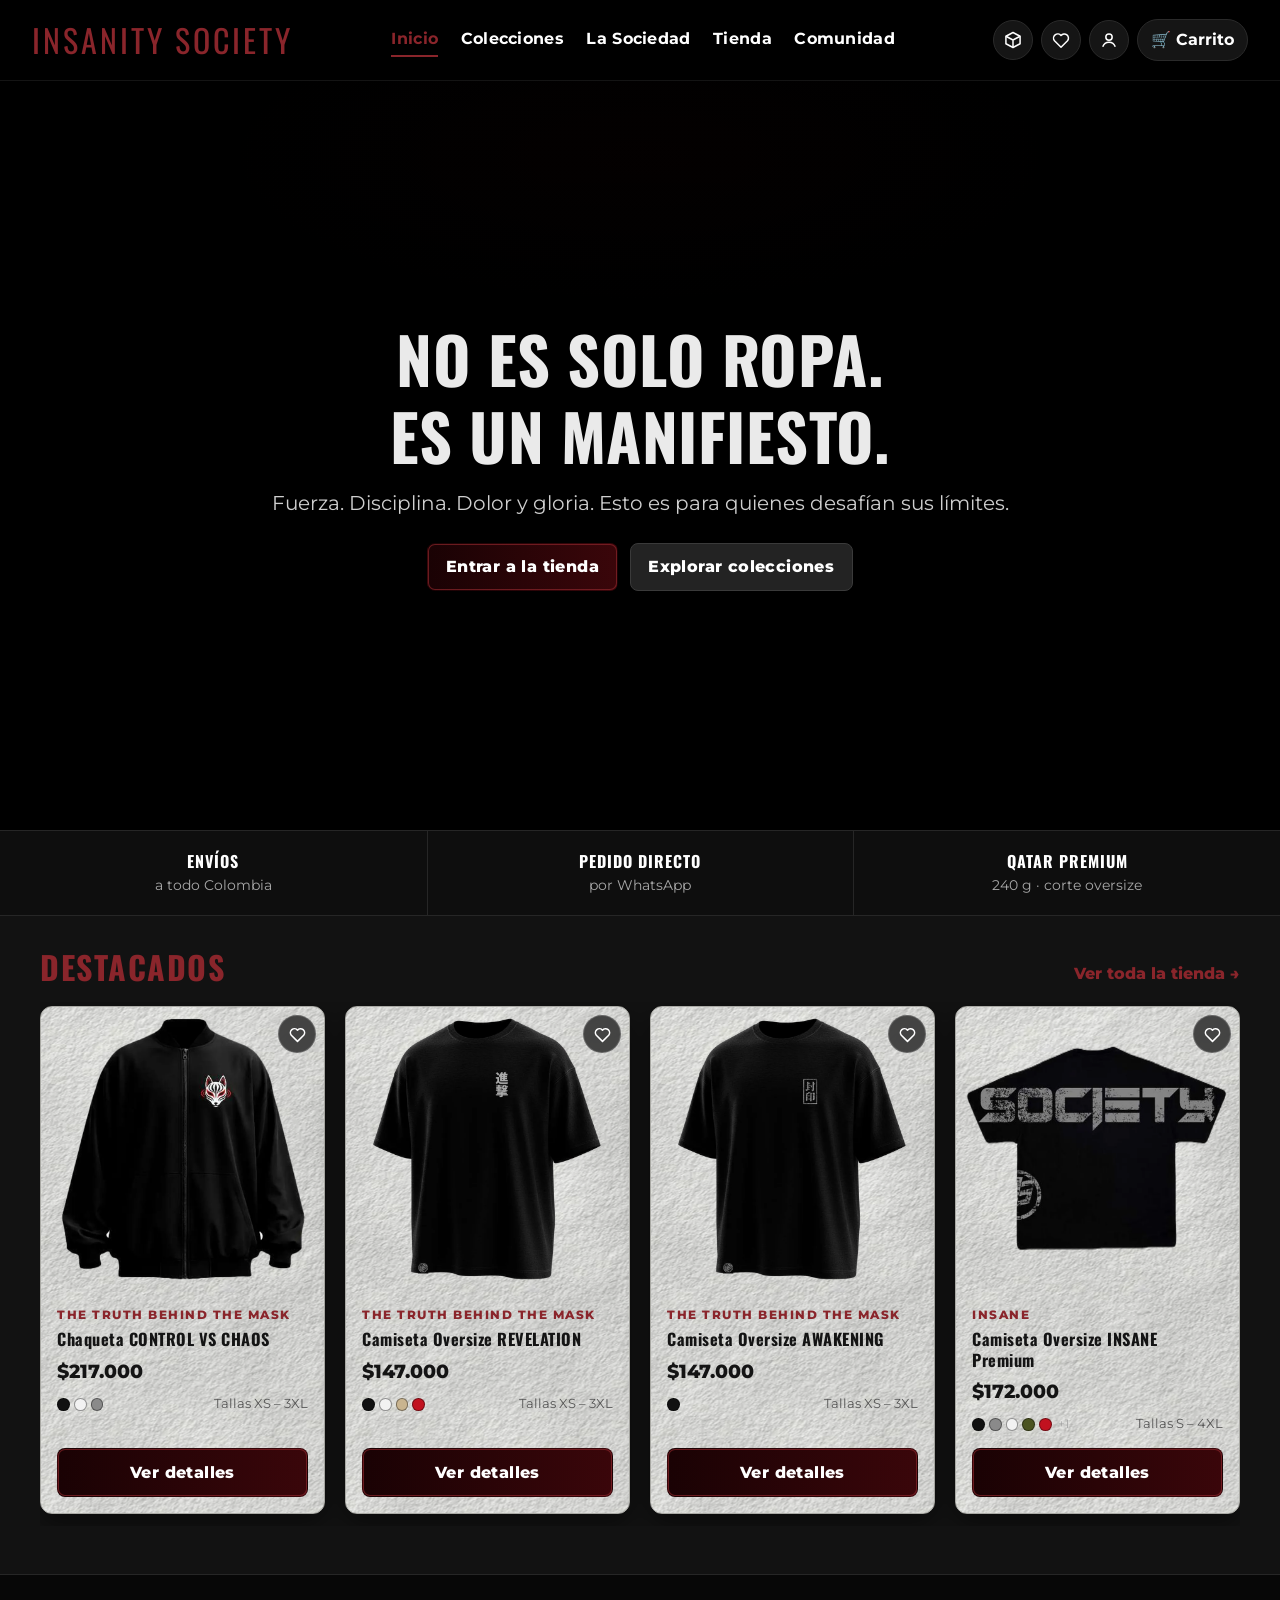
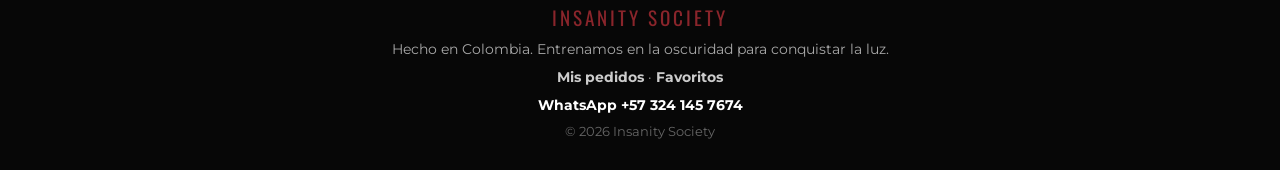
==== commit fb34a4b1: "Intro mejorada con IA (mayor nitidez)" ====
--- a/index.html
+++ b/index.html
@@ -27,6 +27,20 @@
   <link rel="stylesheet" href="css/style.css" />
 </head>
 <body>
+  <!-- INTRO OFICIAL: animación de entrada (video PC / celular). Se muestra una vez por visita. -->
+  <div class="intro" id="intro" role="region" aria-label="Intro de Insanity Society">
+    <video class="intro-video" muted playsinline webkit-playsinline preload="auto" disablepictureinpicture disableremoteplayback aria-hidden="true"></video>
+    <div class="intro-controles">
+      <button type="button" class="intro-sonido" aria-pressed="false">
+        <svg viewBox="0 0 24 24" aria-hidden="true"><path class="ic-parlante" d="M4 9v6h4l5 4V5L8 9H4z"/><path class="ic-ondas" d="M16 8.5a5 5 0 0 1 0 7M18.5 6a8.5 8.5 0 0 1 0 12"/><path class="ic-mute" d="M16 9l5 6M21 9l-5 6"/></svg>
+        <span>Activar sonido</span>
+      </button>
+      <button type="button" class="intro-saltar">Saltar intro <span aria-hidden="true">›</span></button>
+    </div>
+    <button type="button" class="intro-entrar">Entrar</button>
+  </div>
+  <script src="js/intro.js"></script>
+
   <a class="skip-link" href="#main">Saltar al contenido</a>
 
   <!-- NAVBAR -->
--- a/css/style.css
+++ b/css/style.css
@@ -9,8 +9,13 @@
   --line: #262626;
   --text: #eaeaea;
   --muted: #a8a8a8;
-  --accent: #e50914;
-  --accent-dark: #b30000;
+  /* Paleta "Sangre negra" */
+  --accent: #8a252b;           /* títulos, logo, textos y bordes rojos */
+  --accent-dark: #1a0204;
+  --accent-fill: #3a060a;      /* botones e insignias */
+  --accent-fill-dark: #1a0204; /* inicio del degradado de los botones */
+  --accent-rgb: 58,6,10;       /* brillos y sombras rojas */
+  --accent-soft: #9a5f63;      /* etiquetas suaves */
   --graphite: #1f1f1f;
   --radius: 14px;
   --header-offset: 72px;
@@ -29,10 +34,13 @@
 html { scroll-padding-top: var(--header-offset); -webkit-text-size-adjust: 100%; }
 body {
   font-family: var(--font-body);
-  background-color: var(--bg);
+  background-color: #121212;
+  /* Fondo: cemento que empieza a agrietarse, con lava en las fisuras (textura repetible) */
   background-image:
-    radial-gradient(1600px 400px at 10% -10%, rgba(229,9,20,0.06), transparent 40%),
-    radial-gradient(1200px 300px at 90% 110%, rgba(229,9,20,0.05), transparent 40%);
+    radial-gradient(1400px 520px at 50% -8%, rgba(var(--accent-rgb),.08), transparent 60%),
+    radial-gradient(ellipse at 50% 50%, transparent 40%, rgba(0,0,0,.55) 100%),
+    url("../img/fondo-grietas-lava.webp");
+  background-size: auto, auto, 1024px 1024px;
   background-attachment: fixed;
   color: var(--text);
   line-height: 1.6;
@@ -51,7 +59,7 @@
 [hidden] { display: none !important; }
 
 :focus-visible { outline: 2px solid var(--accent); outline-offset: 2px; }
-.skip-link { position: absolute; left: -999px; top: 0; background: var(--accent); color: #fff; padding: .5rem 1rem; z-index: 5000; }
+.skip-link { position: absolute; left: -999px; top: 0; background: var(--accent-fill); color: #fff; padding: .5rem 1rem; z-index: 5000; }
 .skip-link:focus { left: .5rem; top: .5rem; }
 
 /* ---------- Botones ---------- */
@@ -61,8 +69,8 @@
   text-decoration: none; cursor: pointer; border: 1px solid transparent;
   transition: transform .15s ease, box-shadow .2s ease, background .2s ease, opacity .2s ease;
 }
-.btn-primario { background: linear-gradient(90deg, var(--accent-dark), var(--accent)); color: #fff; }
-.btn-primario:hover { transform: translateY(-1px); box-shadow: 0 6px 16px rgba(229,9,20,.35); }
+.btn-primario { background: linear-gradient(90deg, var(--accent-fill-dark), var(--accent-fill)); color: #fff; }
+.btn-primario:hover { transform: translateY(-1px); box-shadow: 0 6px 16px rgba(var(--accent-rgb),.35); }
 .btn-secundario { background: #232323; color: #fff; border-color: #3a3a3a; }
 .btn-secundario:hover { border-color: var(--accent); }
 .btn-primario[disabled], .btn-secundario[disabled] { opacity: .5; cursor: not-allowed; transform: none; box-shadow: none; filter: grayscale(.4); }
@@ -99,7 +107,7 @@
 @keyframes pulse { 50% { transform: scale(1.12); } }
 .contador {
   position: absolute; top: -7px; right: -7px; min-width: 1.35em; height: 1.35em; padding: 0 .3em;
-  background: var(--accent); color: #fff; border-radius: 999px; font-size: .75rem; font-weight: 800;
+  background: var(--accent-fill); color: #fff; border-radius: 999px; font-size: .75rem; font-weight: 800;
   display: inline-flex; align-items: center; justify-content: center;
 }
 .menu-toggle { display: none; width: 40px; height: 40px; position: relative; }
@@ -142,7 +150,7 @@
 .hero-video { position: absolute; inset: 0; width: 100%; height: 100%; object-fit: cover; filter: contrast(1.05) brightness(.7) saturate(.9); }
 .hero-overlay {
   position: absolute; inset: 0;
-  background: linear-gradient(180deg, rgba(0,0,0,.55), rgba(0,0,0,.8)), radial-gradient(900px 320px at 50% 10%, rgba(229,9,20,.14), transparent 45%);
+  background: linear-gradient(180deg, rgba(0,0,0,.55), rgba(0,0,0,.8)), radial-gradient(900px 320px at 50% 10%, rgba(var(--accent-rgb),.14), transparent 45%);
 }
 .hero-content { position: relative; z-index: 2; padding: 2rem 1.25rem; max-width: 900px; }
 .hero h1 { font-size: clamp(2rem, 6vw, 4rem); text-transform: uppercase; margin-bottom: .8rem; text-shadow: 0 10px 30px rgba(0,0,0,.6); }
@@ -161,7 +169,7 @@
 .soc-card ul { padding-left: 1.1rem; }
 .soc-card li { margin: .5rem 0; }
 .soc-card strong { color: var(--accent); }
-.manifesto { background-image: radial-gradient(800px 300px at -10% -20%, rgba(229,9,20,.14), transparent 40%), linear-gradient(160deg, #141414, #1a1a1a); }
+.manifesto { background-image: radial-gradient(800px 300px at -10% -20%, rgba(var(--accent-rgb),.14), transparent 40%), linear-gradient(160deg, #141414, #1a1a1a); }
 .manifesto p { font-size: 1.1rem; color: #ddd; }
 
 /* ---------- Colecciones ---------- */
@@ -178,7 +186,7 @@
 .col-card p { color: var(--muted); }
 .col-cta { margin-top: auto; padding-top: .6rem; color: var(--accent); font-weight: 800; text-decoration: none; align-self: flex-start; }
 .col-cta:hover { text-decoration: underline; }
-.col-card--destacada { grid-column: span 2; background-image: radial-gradient(700px 260px at 110% -10%, rgba(229,9,20,.2), transparent 45%), linear-gradient(180deg, #141414, #1a1a1a); }
+.col-card--destacada { grid-column: span 2; background-image: radial-gradient(700px 260px at 110% -10%, rgba(var(--accent-rgb),.2), transparent 45%), linear-gradient(180deg, #141414, #1a1a1a); }
 .raijin-legend { margin-top: .6rem; padding-top: .6rem; border-top: 1px solid var(--line); }
 .raijin-legend h4 { color: var(--accent); letter-spacing: .6px; margin-bottom: .25rem; }
 .raijin-legend .btn-primario { margin-top: .75rem; }
@@ -205,7 +213,7 @@
 .foto-ref { position: absolute; top: .5rem; left: .5rem; background: rgba(0,0,0,.7); font-size: .72rem; padding: .15rem .5rem; border-radius: 999px; color: #ccc; }
 .view-toggle { position: absolute; bottom: .6rem; left: 50%; transform: translateX(-50%); display: flex; gap: .3rem; background: rgba(0,0,0,.6); padding: .25rem; border-radius: 999px; }
 .view-btn { background: none; border: 0; color: #ddd; font-size: .8rem; padding: .25rem .7rem; border-radius: 999px; cursor: pointer; }
-.view-btn.active { background: var(--accent); color: #fff; }
+.view-btn.active { background: var(--accent-fill); color: #fff; }
 
 .producto-info { padding: 1rem; display: flex; flex-direction: column; gap: .35rem; }
 .producto-col { font-size: .72rem; letter-spacing: 1.5px; text-transform: uppercase; color: var(--accent); font-weight: 800; }
@@ -214,7 +222,7 @@
 .precio { font-size: 1.2rem; font-weight: 800; color: #fff; margin: .15rem 0 .35rem; }
 .opciones { border: 0; margin-bottom: .45rem; display: flex; flex-wrap: wrap; gap: .35rem; }
 .opciones legend { font-size: .75rem; text-transform: uppercase; letter-spacing: 1px; color: var(--muted); margin-bottom: .3rem; width: 100%; }
-.opciones-error { color: #ff5a5f; font-size: .85rem; font-weight: 600; }
+.opciones-error { color: var(--accent-soft); font-size: .85rem; font-weight: 600; }
 
 /* Chips (radio/checkbox) */
 .chip { position: relative; display: inline-flex; cursor: pointer; }
@@ -225,7 +233,7 @@
   padding: .3rem .7rem; font-size: .85rem; transition: background .15s ease, border-color .15s ease;
 }
 .chip:hover > span { border-color: #666; }
-.chip input:checked + span { background: var(--accent); border-color: var(--accent); color: #fff; }
+.chip input:checked + span { background: var(--accent-fill); border-color: var(--accent-fill); color: #fff; }
 .chip input:focus-visible + span { outline: 2px solid #fff; outline-offset: 2px; }
 .chip--talla > span { min-width: 2.6rem; justify-content: center; border-radius: 8px; }
 .swatch { width: .85rem; height: .85rem; border-radius: 50%; background: var(--sw); border: 1px solid rgba(255,255,255,.35); display: inline-block; }
@@ -264,7 +272,7 @@
 .blog-card--evento:hover .blog-thumb { transform: scale(1.03); }
 .blog-fecha { font-size: .85rem; }
 .blog-mas { color: var(--accent); font-weight: 800; margin-top: auto; }
-.tag { align-self: flex-start; font-size: .75rem; text-transform: uppercase; letter-spacing: 1.2px; font-weight: 800; background: rgba(229,9,20,.15); color: #ff6b70; padding: .15rem .55rem; border-radius: 999px; }
+.tag { align-self: flex-start; font-size: .75rem; text-transform: uppercase; letter-spacing: 1.2px; font-weight: 800; background: rgba(var(--accent-rgb),.15); color: var(--accent-soft); padding: .15rem .55rem; border-radius: 999px; }
 .tag--muted { background: #262626; color: #9a9a9a; }
 
 /* ---------- Carrito ---------- */
@@ -284,7 +292,7 @@
 .item-acciones { display: flex; align-items: center; gap: .75rem; }
 .qty { display: inline-flex; align-items: center; border: 1px solid #333; border-radius: 8px; overflow: hidden; }
 .qty button { background: #222; border: 0; color: #fff; width: 2rem; height: 2rem; cursor: pointer; font-size: 1rem; }
-.qty button:hover { background: var(--accent); }
+.qty button:hover { background: var(--accent-fill); }
 .qty span { min-width: 2rem; text-align: center; font-weight: 700; }
 .item-subtotal { margin-left: auto; font-weight: 800; color: var(--accent); }
 .item-quitar { background: none; border: 0; color: #8a8a8a; font-size: .8rem; text-decoration: underline; cursor: pointer; }
@@ -319,7 +327,7 @@
 .modal select:disabled { opacity: .5; }
 .modal select option { background: #111; }
 #ciudadOtra { margin-top: .4rem; }
-.form-error { display: none; color: #ff5a5f; font-size: .8rem; }
+.form-error { display: none; color: var(--accent-soft); font-size: .8rem; }
 .invalido .form-error { display: block; }
 .invalido input, .invalido select { border-color: #b30000 !important; }
 .check-row { display: flex; gap: .6rem; align-items: flex-start; font-size: .85rem; color: #bdbdbd; cursor: pointer; padding: .6rem; border-radius: 10px; border: 1px solid transparent; }
@@ -347,7 +355,7 @@
 /* ---------- Páginas internas: Raijin ---------- */
 .raijin-page-header {
   position: relative; min-height: clamp(260px, 42vh, 440px); display: grid; place-items: center; text-align: center; overflow: hidden;
-  background: radial-gradient(900px 400px at 50% 0%, rgba(229,9,20,.35), transparent 60%), linear-gradient(180deg, #1a0000, #000);
+  background: radial-gradient(900px 400px at 50% 0%, rgba(var(--accent-rgb),.35), transparent 60%), linear-gradient(180deg, #1a0000, #000);
 }
 .raijin-page-header::after { content: ""; position: absolute; inset: 0; background: linear-gradient(180deg, transparent 60%, var(--bg)); }
 .raijin-page-header > div { position: relative; z-index: 1; padding: 2rem 1rem; }
@@ -513,7 +521,7 @@
 }
 
 /* ---------- Página The Truth Behind the Mask ---------- */
-.mascaras-header { background: radial-gradient(900px 420px at 50% 0%, rgba(229,9,20,.28), transparent 60%), linear-gradient(180deg, #120606, #000); }
+.mascaras-header { background: radial-gradient(900px 420px at 50% 0%, rgba(var(--accent-rgb),.28), transparent 60%), linear-gradient(180deg, #120606, #000); }
 .mascaras { max-width: 1100px; margin: 1rem auto 3rem; padding: 0 clamp(1rem, 4vw, 2rem); width: 100%; }
 .capitulo { display: grid; grid-template-columns: minmax(0, 1fr) minmax(0, 1.1fr); gap: clamp(1rem, 4vw, 3rem); align-items: center; padding: clamp(1.5rem, 5vw, 3rem) 0; border-bottom: 1px solid var(--line); scroll-margin-top: calc(var(--header-offset) + 1rem); }
 .capitulo--inverso .capitulo-media { order: 2; }
@@ -559,15 +567,15 @@
 .destacados-head .col-cta { padding-top: 0; }
 .badge-oferta {
   position: absolute; top: .55rem; right: .55rem; z-index: 2;
-  background: var(--accent); color: #fff; font-weight: 800; font-size: .8rem; padding: .2rem .55rem; border-radius: 999px;
-  box-shadow: 0 4px 12px rgba(229,9,20,.4);
+  background: var(--accent-fill); color: #fff; font-weight: 800; font-size: .8rem; padding: .2rem .55rem; border-radius: 999px;
+  box-shadow: 0 4px 12px rgba(var(--accent-rgb),.4);
 }
 .precio-antes { color: #888; font-weight: 600; font-size: .82em; text-decoration: line-through; margin-right: .2rem; }
-.precio-oferta { color: #ff4d55; }
+.precio-oferta { color: var(--accent-soft); }
 .oferta-hasta { font-size: .78rem; color: #ff8a8a; margin-top: -.2rem; }
 .promo-bar {
   display: flex; align-items: center; justify-content: center; gap: .5rem; position: relative;
-  background: linear-gradient(90deg, var(--accent-dark), var(--accent)); color: #fff; font-weight: 700; font-size: .9rem;
+  background: linear-gradient(90deg, var(--accent-fill-dark), var(--accent-fill)); color: #fff; font-weight: 700; font-size: .9rem;
   padding: .55rem 2.75rem; text-align: center;
 }
 .promo-bar[hidden] { display: none !important; }
@@ -583,7 +591,7 @@
 .cupon-aplicado { display: flex; justify-content: space-between; align-items: center; background: rgba(46,160,67,.12); border: 1px dashed #2ea043; border-radius: 8px; padding: .5rem .75rem; font-size: .9rem; }
 .cupon-msg { font-size: .82rem; margin-top: .4rem; }
 .cupon-msg--ok { color: #56d364; }
-.cupon-msg--error { color: #ff6b70; }
+.cupon-msg--error { color: var(--accent-soft); }
 .cupon-msg--aviso { color: #ffb84d; }
 .carrito-fila { display: flex; justify-content: space-between; font-size: .92rem; color: #cfcfcf; margin-bottom: .35rem; }
 .carrito-fila--desc { color: #56d364; }
@@ -714,7 +722,7 @@
 }
 .btn-fav svg { width: 19px; height: 19px; fill: transparent; stroke: currentColor; stroke-width: 2; stroke-linejoin: round; transition: fill .15s ease; }
 .btn-fav:hover { border-color: var(--accent); transform: scale(1.06); }
-.btn-fav[aria-pressed="true"] { color: var(--accent); border-color: rgba(229,9,20,.6); }
+.btn-fav[aria-pressed="true"] { color: var(--accent); border-color: rgba(var(--accent-rgb),.6); }
 .btn-fav[aria-pressed="true"] svg { fill: var(--accent); }
 .btn-fav.latido { animation: latido .35s ease; }
 @keyframes latido { 40% { transform: scale(1.25); } }
@@ -748,9 +756,9 @@
 .pedido-pasos li::before { content: ''; position: absolute; top: calc(.3rem + 6px); left: -50%; right: 50%; height: 2px; background: #2f2f2f; }
 .pedido-pasos li:first-child::before { display: none; }
 .pedido-pasos li.hecho, .pedido-pasos li.actual { color: #eee; }
-.pedido-pasos li.hecho span { background: var(--accent); border-color: var(--accent); }
-.pedido-pasos li.actual span { background: #fff; border-color: var(--accent); box-shadow: 0 0 0 4px rgba(229,9,20,.25); }
-.pedido-pasos li.hecho::before, .pedido-pasos li.actual::before { background: var(--accent); }
+.pedido-pasos li.hecho span { background: var(--accent-fill); border-color: var(--accent); }
+.pedido-pasos li.actual span { background: #fff; border-color: var(--accent); box-shadow: 0 0 0 4px rgba(var(--accent-rgb),.25); }
+.pedido-pasos li.hecho::before, .pedido-pasos li.actual::before { background: var(--accent-fill); }
 .pedido-pasos li.actual { font-weight: 800; }
 .pedido-det { color: #cfcfcf; font-size: .9rem; margin-bottom: .5rem; }
 .pedido-guia { background: #101010; border: 1px solid #2a2a2a; border-radius: 10px; padding: .5rem .7rem; font-size: .9rem; margin-bottom: .6rem; overflow-wrap: anywhere; }
@@ -841,7 +849,7 @@
 /* ---------- Cuenta / invitación ---------- */
 .visually-hidden { position: absolute !important; width: 1px; height: 1px; overflow: hidden; clip: rect(0 0 0 0); white-space: nowrap; }
 .cuenta-modal { width: min(460px, 100%); position: relative; overflow: hidden; border-color: #3a1212; }
-.cuenta-modal::before { content: ''; position: absolute; inset: 0 0 auto 0; height: 4px; background: linear-gradient(90deg, var(--accent-dark), var(--accent)); z-index: 1; }
+.cuenta-modal::before { content: ''; position: absolute; inset: 0 0 auto 0; height: 4px; background: linear-gradient(90deg, var(--accent-fill-dark), var(--accent-fill)); z-index: 1; }
 .cuenta-cerrar { position: absolute; top: .6rem; right: .6rem; z-index: 2; }
 .cuenta-caja { padding: 2.6rem 1.4rem 1.4rem; }
 .cuenta-vista { display: flex; flex-direction: column; gap: .75rem; }
@@ -892,7 +900,7 @@
 .vip-eyebrow { color: var(--accent); font-weight: 800; letter-spacing: 2px; text-transform: uppercase; font-size: .75rem; }
 .vip-titulo { font-family: var(--font-title); font-size: clamp(1.5rem, 4vw, 2rem); text-transform: uppercase; letter-spacing: 1px; color: #fff; line-height: 1.05; margin: .15rem 0 .35rem; }
 .vip-texto { color: #cfcfcf; }
-.vip-regalo { margin-top: .5rem; background: rgba(229,9,20,.12); border: 1px dashed rgba(229,9,20,.6); color: #fff; font-weight: 700; padding: .55rem .75rem; border-radius: 10px; }
+.vip-regalo { margin-top: .5rem; background: rgba(var(--accent-rgb),.12); border: 1px dashed rgba(var(--accent-rgb),.6); color: #fff; font-weight: 700; padding: .55rem .75rem; border-radius: 10px; }
 .vip-regalo[hidden] { display: none; }
 .vip-resultado[hidden] { display: none; }
 .vip-resultado { text-align: center; display: flex; flex-direction: column; gap: .6rem; }
@@ -900,7 +908,7 @@
 .vip-codigo { display: flex; align-items: center; justify-content: center; gap: .6rem; flex-wrap: wrap; }
 .vip-codigo strong { font-family: ui-monospace, Menlo, Consolas, monospace; font-size: 1.5rem; letter-spacing: 2px; color: #fff; background: #0f0f0f; border: 1px dashed var(--accent); padding: .45rem .9rem; border-radius: 10px; }
 .vip-condiciones { color: #aaa; font-size: .85rem; }
-.vip-pie { padding: 1.1rem clamp(1rem, 4vw, 2.5rem); background: radial-gradient(ellipse at top, rgba(229,9,20,.10), transparent 70%), #0b0b0b; border-top: 1px solid var(--line); }
+.vip-pie { padding: 1.1rem clamp(1rem, 4vw, 2.5rem); background: radial-gradient(ellipse at top, rgba(var(--accent-rgb),.10), transparent 70%), #0b0b0b; border-top: 1px solid var(--line); }
 .vip-pie[hidden] { display: none; }
 .vip-barra { max-width: 900px; margin: 0 auto; display: flex; align-items: center; justify-content: space-between; gap: 1rem 1.5rem; }
 .vip-barra-texto { display: flex; flex-direction: column; gap: .15rem; min-width: 0; }
@@ -936,3 +944,75 @@
   .logo { font-size: clamp(.8rem, 4.3vw, 1.2rem); letter-spacing: clamp(.5px, .3vw, 1.5px); -webkit-text-stroke: 1px #000; }
 }
 
+
+/* En celulares el fondo fijo se vuelve lento: allí se desplaza con la página */
+@media (max-width: 900px), (hover: none) {
+  body { background-attachment: scroll; }
+}
+
+/* Filo rojo en botones e insignias: con un rojo tan oscuro, los mantiene visibles sobre el fondo */
+.btn-primario, .promo-bar, .badge-oferta, .contador, .view-btn.active, .chip input:checked + span {
+  box-shadow: inset 0 0 0 1px color-mix(in srgb, var(--accent) 70%, transparent);
+}
+
+/* Tarjetas de productos: cemento claro para que las prendas negras resalten (solo tienda y destacados) */
+.card.producto-mini { background: #d5d5d2 url("../img/cemento-claro.webp") center / 512px; border-color: #a9a9a4; box-shadow: 0 10px 26px rgba(0,0,0,.45); }
+.card.producto-mini .product-media { background: radial-gradient(circle at 50% 42%, rgba(255,255,255,.35), transparent 65%); }
+.card.producto-mini .producto-nombre, .card.producto-mini .precio { color: #141414; }
+.card.producto-mini .mini-resumen, .card.producto-mini .mini-desde { color: #555; }
+.card.producto-mini .swatch { border-color: rgba(0,0,0,.4); }
+.card.producto-mini .mini-preventa { color: #5b2ca0; }
+.card.producto-mini .mini-entrega { color: #444; }
+.card.producto-mini .precio-antes { color: #777; }
+.card.producto-mini .btn-fav { background: rgba(20,20,20,.75); }
+.producto-mini.is-agotado .precio { color: #777; }
+/* Ficha de producto: solo el fondo de la prenda en cemento claro; el resto de la ficha sigue oscuro */
+.producto--detalle .product-media { background: #d5d5d2 url("../img/cemento-claro.webp") center / 512px; }
+
+/* ===== INTRO OFICIAL (animación de entrada) ===== */
+html.con-intro, html.con-intro body { overflow: hidden; }
+.intro {
+  position: fixed; inset: 0; z-index: 10000; background: #000;
+  display: grid; place-items: center; overflow: hidden;
+  transition: opacity .85s ease, visibility .85s ease;
+}
+.intro.saliendo { opacity: 0; visibility: hidden; pointer-events: none; }
+.intro-video {
+  position: absolute; inset: 0; width: 100%; height: 100%;
+  object-fit: cover; object-position: center; background: #000;
+}
+/* Pantallas muy anchas o muy altas: el emblema siempre queda centrado y completo */
+@media (min-aspect-ratio: 21/9) { .intro-video { object-fit: contain; } }
+.intro-controles {
+  position: absolute; z-index: 2; left: 0; right: 0;
+  bottom: max(1.25rem, env(safe-area-inset-bottom)); padding: 0 max(1.25rem, env(safe-area-inset-right)) 0 max(1.25rem, env(safe-area-inset-left));
+  display: flex; justify-content: space-between; align-items: center; gap: .75rem;
+  opacity: 0; animation: intro-aparecer .6s ease 1s forwards;
+}
+.intro-controles button {
+  display: inline-flex; align-items: center; gap: .5rem; cursor: pointer;
+  font: 700 .82rem/1 var(--font-body); letter-spacing: 1px; text-transform: uppercase;
+  color: #e8e8e8; background: rgba(0,0,0,.45); border: 1px solid rgba(255,255,255,.22);
+  padding: .7rem 1rem; border-radius: 999px; min-height: 44px;
+  -webkit-backdrop-filter: blur(6px); backdrop-filter: blur(6px);
+  transition: background .2s ease, border-color .2s ease, color .2s ease;
+}
+.intro-controles button:hover, .intro-controles button:focus-visible { background: rgba(0,0,0,.7); border-color: var(--accent); color: #fff; outline: none; }
+.intro-sonido svg { width: 18px; height: 18px; fill: none; stroke: currentColor; stroke-width: 2; stroke-linecap: round; stroke-linejoin: round; }
+.intro-sonido .ic-parlante { fill: currentColor; stroke: none; }
+.intro .ic-ondas { display: none; }
+.intro.con-sonido .ic-ondas { display: inline; }
+.intro.con-sonido .ic-mute { display: none; }
+.intro-entrar {
+  display: none; position: relative; z-index: 2; cursor: pointer;
+  font: 400 clamp(1.1rem, 4vw, 1.5rem)/1 "AndroidAssassin", var(--font-title); letter-spacing: 3px; text-transform: uppercase;
+  color: #fff; padding: 1rem 2.4rem; border-radius: 10px;
+  background: linear-gradient(90deg, var(--accent-fill-dark, #1a0204), var(--accent-fill, #3a060a));
+  border: 1px solid var(--accent, #8a252b); box-shadow: 0 0 30px rgba(var(--accent-rgb, 58,6,10), .8);
+}
+.intro.sin-autoplay .intro-entrar { display: inline-block; }
+.intro.sin-autoplay .intro-sonido { visibility: hidden; }
+@keyframes intro-aparecer { to { opacity: 1; } }
+@media (max-width: 480px) {
+  .intro-controles button { font-size: .72rem; padding: .6rem .85rem; }
+}
